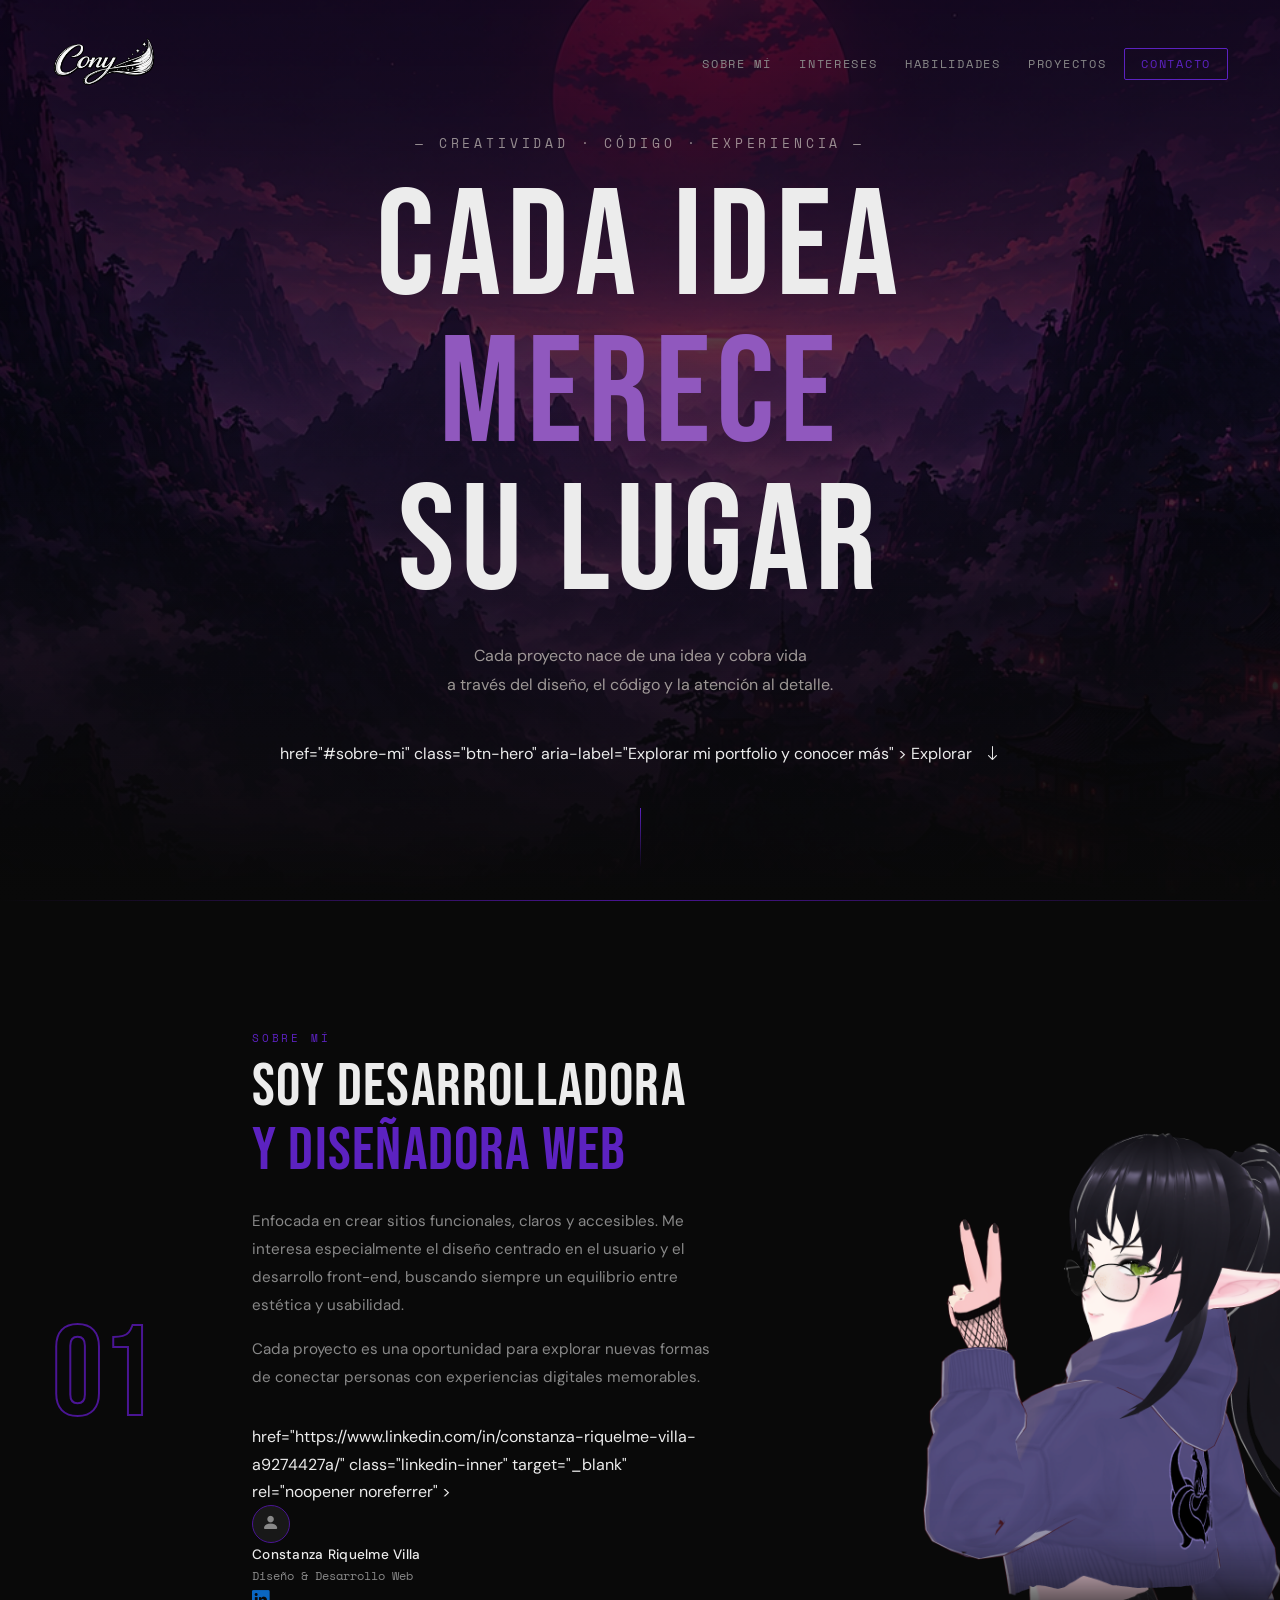
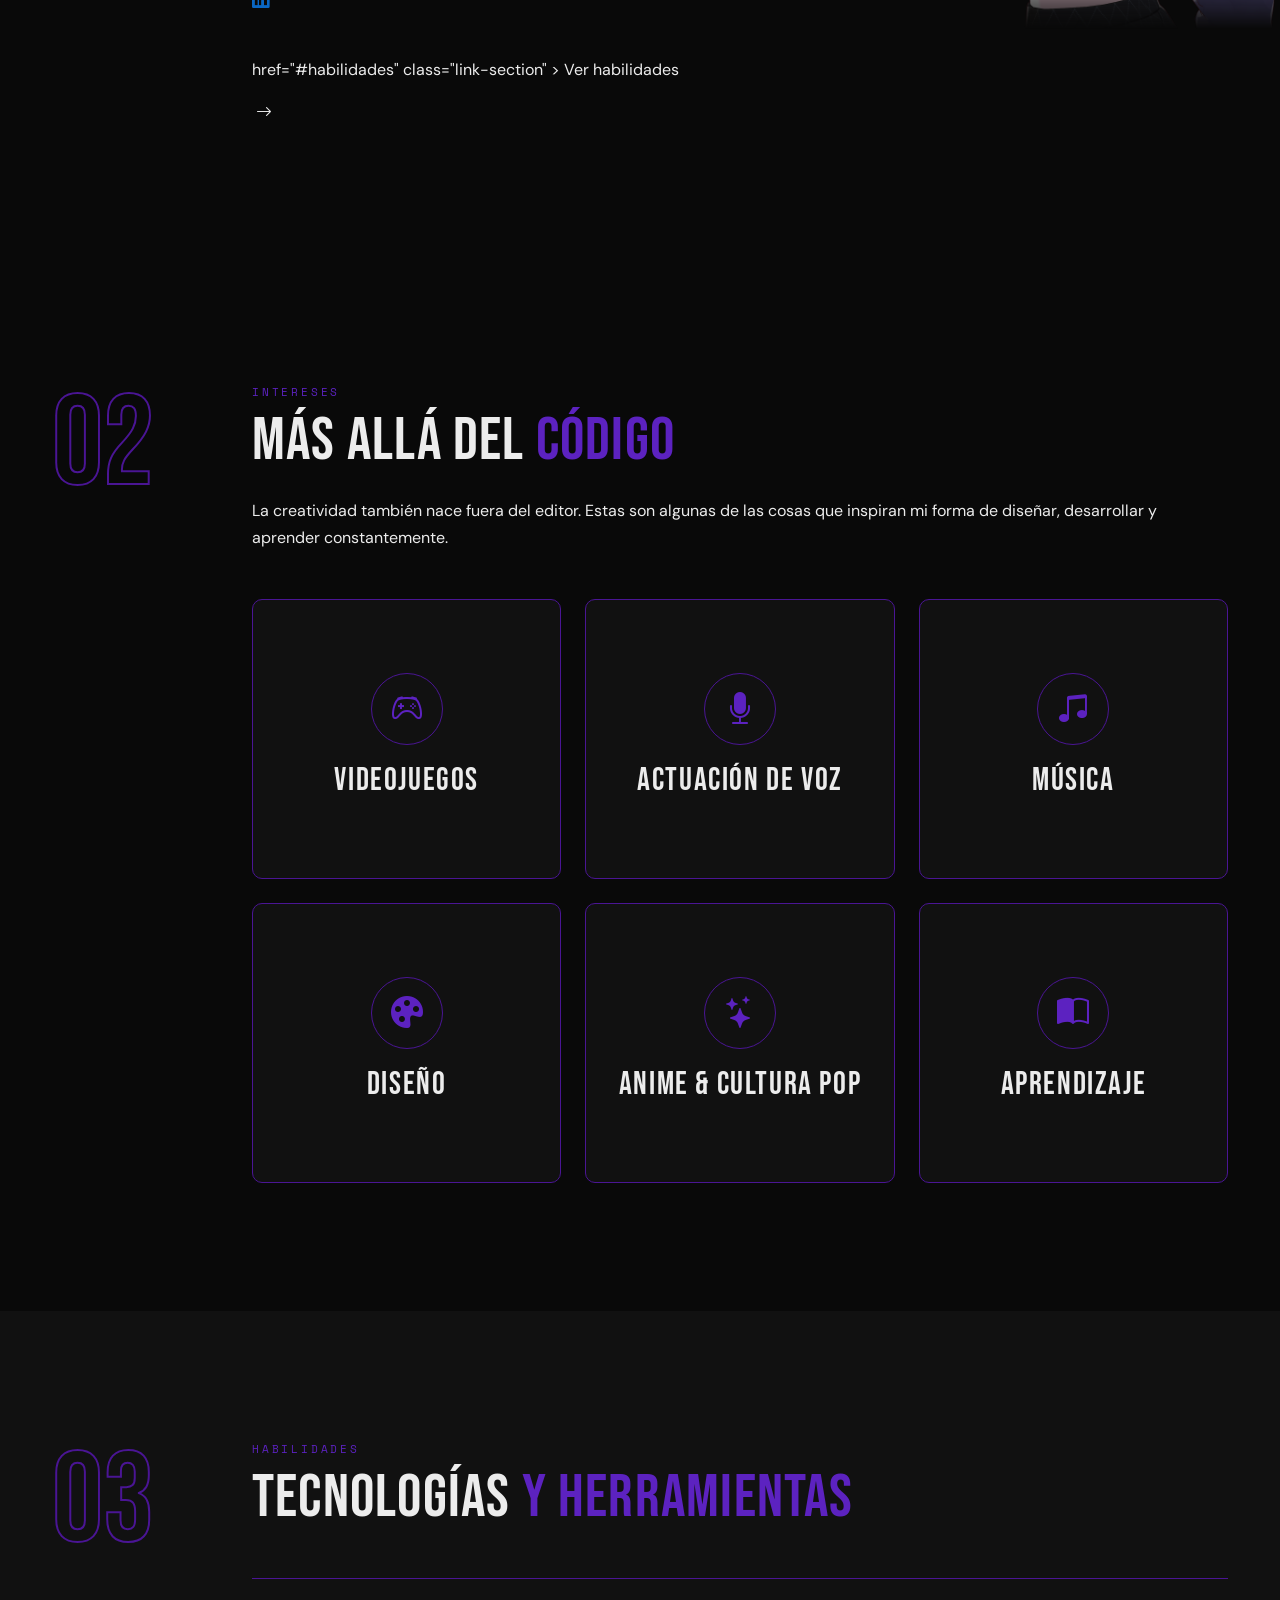
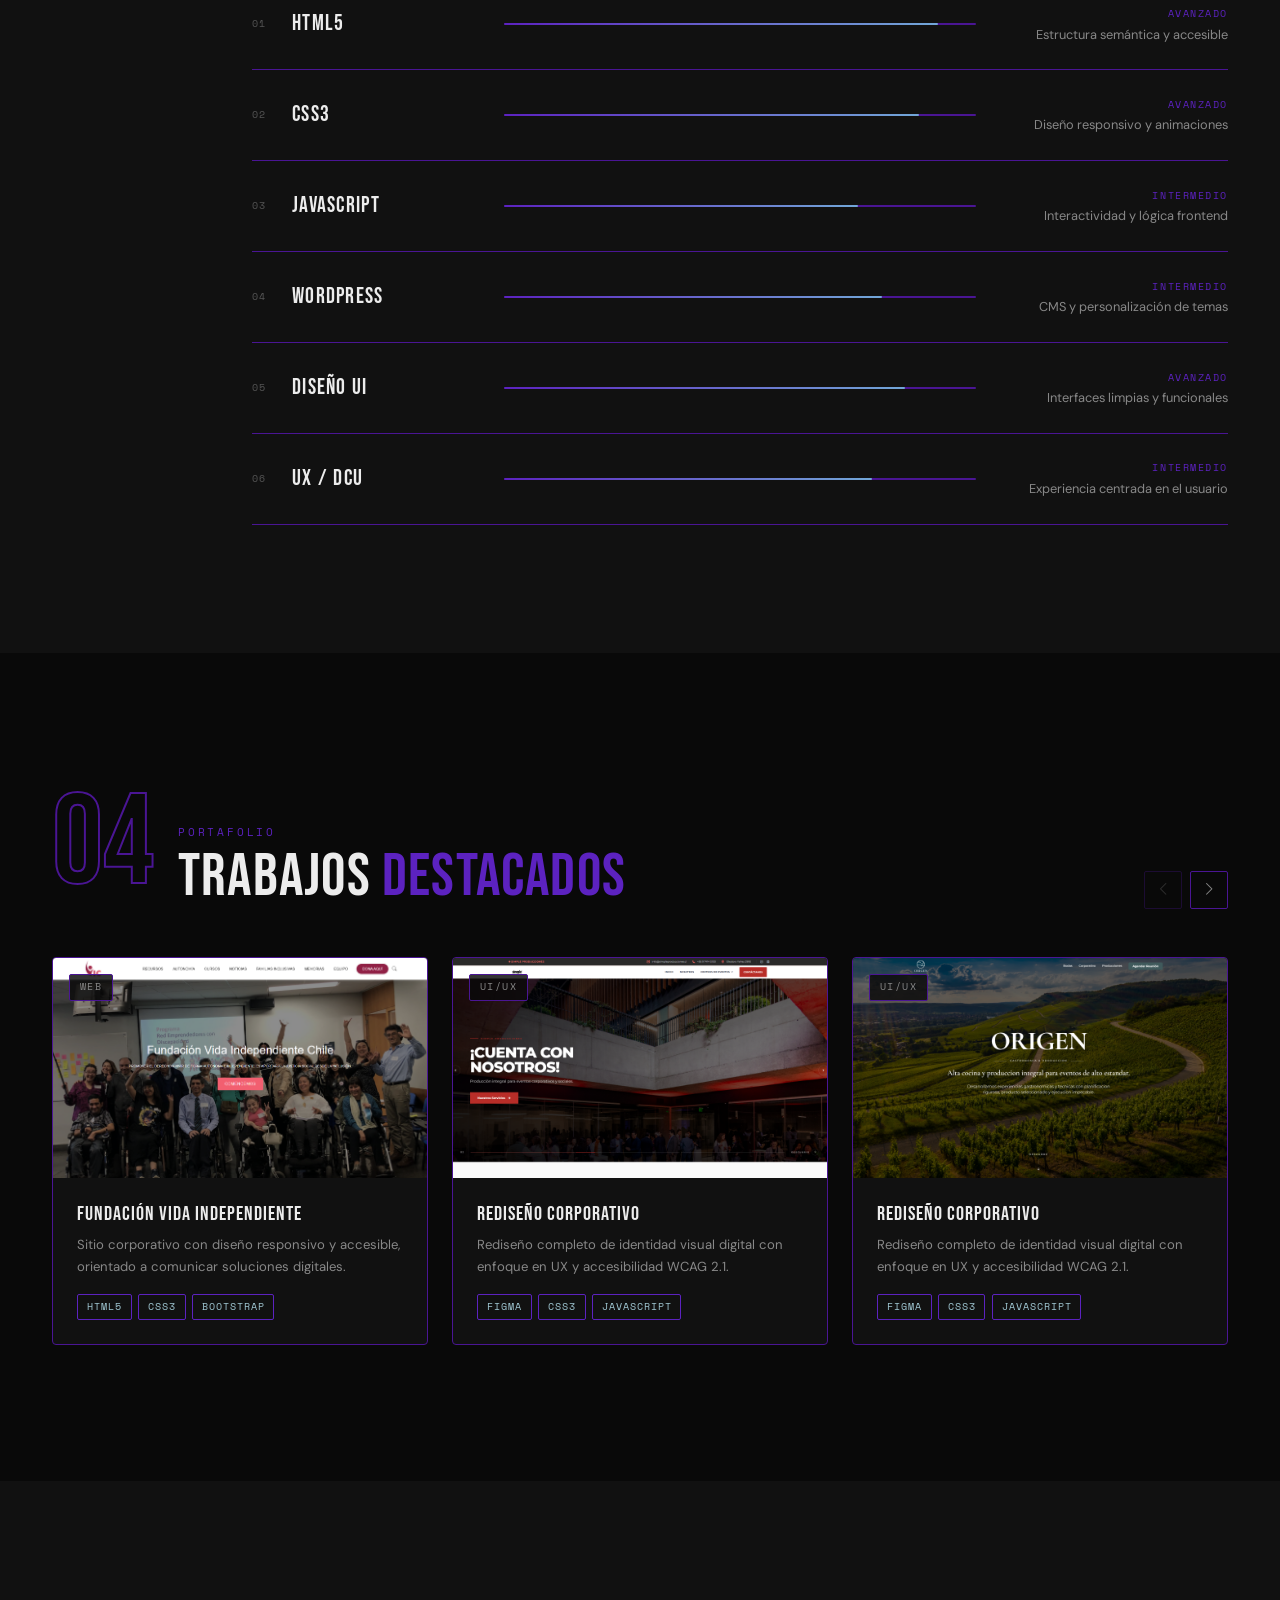
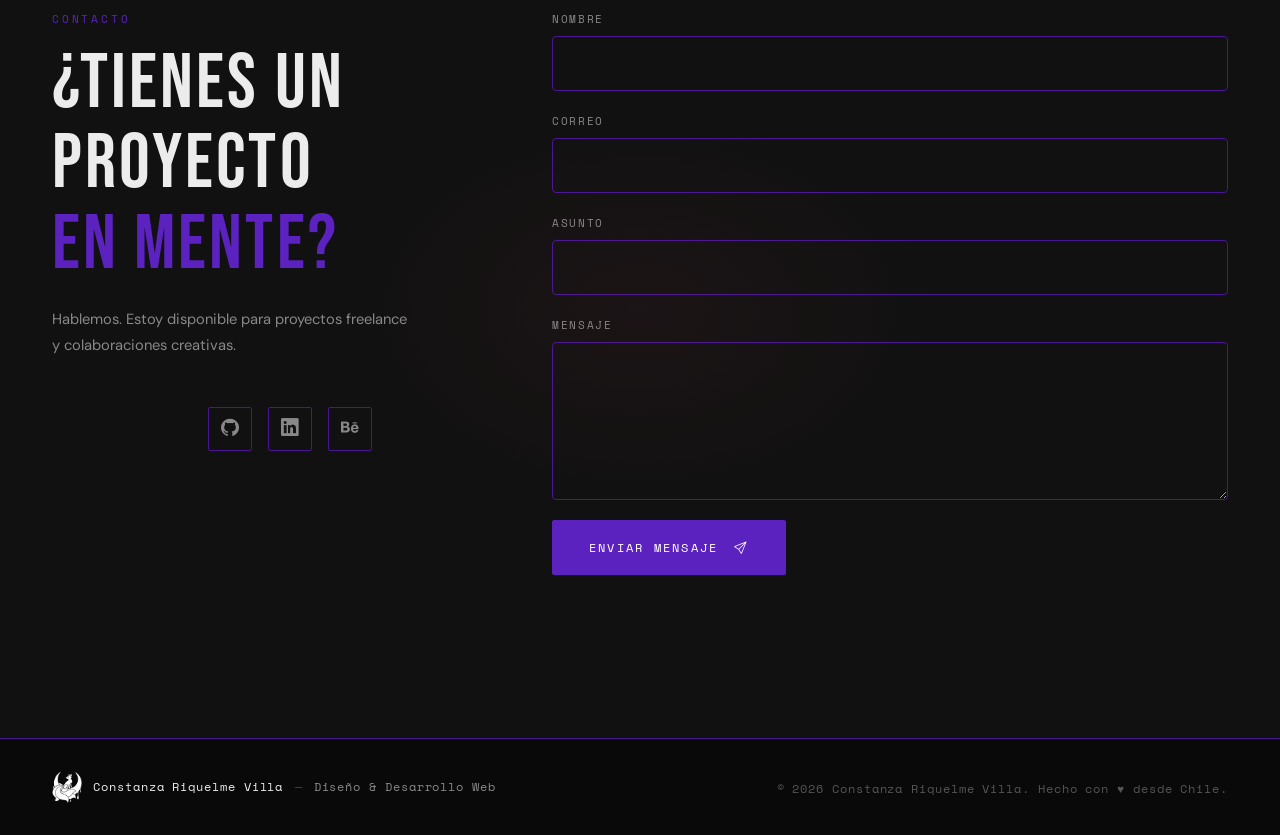
==== index.html @ ec7c97e9 "Add files via upload" ====
<!DOCTYPE html>
<html lang="es">
<head>
  <meta charset="UTF-8" />
  <meta name="viewport" content="width=device-width, initial-scale=1.0" />
  <meta name="description" content="Constanza Riquelme Villa — Diseñadora y Desarrolladora Web. Portfolio profesional de diseño UX/UI y desarrollo frontend." />
  <meta name="author" content="Constanza Riquelme Villa" />
  <meta name="theme-color" content="#0a0a0a" />

  <!-- Open Graph / SEO -->
  <meta property="og:type" content="website" />
  <meta property="og:title" content="Constanza Riquelme Villa" />
  <meta property="og:description" content="Creo sitios web funcionales, claros y centrados en la experiencia del usuario." />
  <meta property="og:locale" content="es_CL" />

  <title>Constanza Riquelme Villa</title>

  <link rel="icon" href="assets/img/zorro_blackedge.png" type="image/png">

  <!-- Bootstrap 5 CSS -->
  <link
    rel="stylesheet"
    href="https://cdn.jsdelivr.net/npm/bootstrap@5.3.3/dist/css/bootstrap.min.css"
    integrity="sha384-QWTKZyjpPEjISv5WaRU9OFeRpok6YctnYmDr5pNlyT2bRjXh0JMhjY6hW+ALEwIH"
    crossorigin="anonymous"
  />

  <!-- Google Fonts -->
  <link rel="preconnect" href="https://fonts.googleapis.com" />
  <link rel="preconnect" href="https://fonts.gstatic.com" crossorigin />
  <link
    href="https://fonts.googleapis.com/css2?family=Bebas+Neue&family=DM+Sans:ital,wght@0,300;0,400;0,500;1,300&family=Space+Mono:wght@400;700&display=swap"
    rel="stylesheet"
  />

  <!-- Bootstrap Icons -->
  <link
    rel="stylesheet"
    href="https://cdn.jsdelivr.net/npm/bootstrap-icons@1.11.3/font/bootstrap-icons.min.css"
  />

  <link rel="stylesheet" href="assets/css/styles.css" />
</head>
<body>

  <!-- ===================== SKIP LINK (ACCESIBILIDAD W3C) ===================== -->
  <a href="#main-content" class="skip-link">Saltar al contenido principal</a>

  <!-- ===================== NAVBAR ===================== -->
  <header role="banner">
    <nav
      class="navbar navbar-expand-lg fixed-top"
      aria-label="Navegación principal"
    >
      <div class="container">
        <!-- Logo / Brand -->
        <a class="navbar-brand" href="#inicio" aria-label="Cony — Inicio">
          <img
            src="assets/img/logo_cony_blackedge.png"
            alt="Cony"
            class="navbar-logo"
          >
        </a>

        <!-- Mobile toggle -->
        <button
          class="navbar-toggler"
          type="button"
          data-bs-toggle="collapse"
          data-bs-target="#navMenu"
          aria-controls="navMenu"
          aria-expanded="false"
          aria-label="Abrir menú de navegación"
        >
          <span class="toggler-bar"></span>
          <span class="toggler-bar"></span>
          <span class="toggler-bar"></span>
        </button>

        <!-- Nav links -->
        <div class="collapse navbar-collapse" id="navMenu">
          <ul class="navbar-nav ms-auto gap-lg-2" role="list">
            <li class="nav-item" role="listitem">
              <a class="nav-link" href="#sobre-mi">Sobre mí</a>
            </li>
            <li class="nav-item" role="listitem">
              <a class="nav-link" href="#intereses">Intereses</a>
            </li>
            <li class="nav-item" role="listitem">
              <a class="nav-link" href="#habilidades">Habilidades</a>
            </li>
            <li class="nav-item" role="listitem">
              <a class="nav-link" href="#proyectos">Proyectos</a>
            </li>
            <li class="nav-item" role="listitem">
              <a class="nav-link nav-cta" href="#contacto">Contacto</a>
            </li>
          </ul>
        </div>
      </div>
    </nav>
  </header>

  <!-- ===================== MAIN ===================== -->
  <main id="main-content" role="main">

    <!-- ===== HERO / PARALLAX ===== -->
    <section
      id="inicio"
      class="hero-section"
      aria-label="Presentación principal"
    >
      <!-- Parallax background layer -->
      <div class="parallax-bg" aria-hidden="true" id="parallaxBg"></div>

      <!-- Overlay gradient -->
      <div class="hero-overlay" aria-hidden="true"></div>

      <!-- Content -->
      <div class="hero-content container text-center">
        <p class="hero-eyebrow">
          <span aria-hidden="true">— </span>CREATIVIDAD · CÓDIGO · EXPERIENCIA<span aria-hidden="true"> —</span>
        </p>

        <h1 class="hero-title" aria-label="Diseño y Desarrollo Web">
          <span class="hero-title-line" aria-hidden="true">CADA IDEA</span>
          <span class="hero-title-line accent" aria-hidden="true">MERECE</span>
          <span class="hero-title-line" aria-hidden="true">SU LUGAR</span>
        </h1>

        <p class="hero-subtitle">
          Cada proyecto nace de una idea y cobra vida <br>
a través del diseño, el código y la atención al detalle.
        </p>

        
          href="#sobre-mi"
          class="btn-hero"
          aria-label="Explorar mi portfolio y conocer más"
        >
          Explorar
          <i class="bi bi-arrow-down ms-2" aria-hidden="true"></i>
        </a>
      </div>

      <!-- Scroll indicator -->
      <div class="scroll-indicator" aria-hidden="true">
        <span class="scroll-line"></span>
      </div>
    </section>

    <!-- ===== SECCIÓN 01: SOBRE MÍ ===== -->
<section
  id="sobre-mi"
  class="section-sobre py-section"
  aria-labelledby="h2-sobre"
>
  <div class="container">
    <div class="row align-items-center gy-5">

      <!-- Número -->
      <div class="col-12 col-lg-2 d-flex align-items-start">
        <div class="section-num" aria-hidden="true">01</div>
      </div>

      <!-- Contenido -->
      <div class="col-12 col-lg-5">

        <p class="section-label mb-2" aria-hidden="true">
          SOBRE MÍ
        </p>

        <h2 id="h2-sobre" class="section-title mb-4">
          Soy Desarrolladora<br>
          <span class="accent-text">y Diseñadora Web</span>
        </h2>

        <div class="sobre-body">
          <p>
            Enfocada en crear sitios funcionales, claros y accesibles.
            Me interesa especialmente el diseño centrado en el usuario
            y el desarrollo front-end, buscando siempre un equilibrio
            entre estética y usabilidad.
          </p>

          <p>
            Cada proyecto es una oportunidad para explorar nuevas
            formas de conectar personas con experiencias digitales
            memorables.
          </p>
        </div>

        <div class="sobre-links">

          <div
            class="linkedin-card"
            role="complementary"
            aria-label="Perfil profesional"
          >
            
              href="https://www.linkedin.com/in/constanza-riquelme-villa-a9274427a/"
              class="linkedin-inner"
              target="_blank"
              rel="noopener noreferrer"
            >
              <div class="linkedin-avatar">
                <i class="bi bi-person-fill"></i>
              </div>

              <div class="linkedin-info">
                <strong>Constanza Riquelme Villa</strong>
                <span>Diseño &amp; Desarrollo Web</span>
              </div>

              <i class="bi bi-linkedin linkedin-icon"></i>
            </a>
          </div>

          
            href="#habilidades"
            class="link-section"
          >
            Ver habilidades
            <i class="bi bi-arrow-right ms-1"></i>
          </a>

        </div>

      </div>

      <!-- Imagen -->
      <div class="col-12 col-lg-5">

        <div class="about-image">

          <img
            src="assets/img/avatar.png"
            alt="Constanza Riquelme Villa"
          >

        </div>

      </div>

    </div>
  </div>
</section>

    
<!-- ===== SECCIÓN 02: INTERESES ===== -->
<section
  id="intereses"
  class="section-interests py-section"
  aria-labelledby="h2-intereses"
>
  <div class="container">
    <div class="row gy-5">

      <!-- Número -->
      <div class="col-12 col-lg-2 d-flex align-items-start">
        <div class="section-num" aria-hidden="true">02</div>
      </div>

      <!-- Contenido -->
      <div class="col-12 col-lg-10">

        <p class="section-label mb-2" aria-hidden="true">
          INTERESES
        </p>

        <h2 id="h2-intereses" class="section-title mb-4">
          Más allá del <span class="accent-text">código</span>
        </h2>

        <p class="section-intro mb-5">
          La creatividad también nace fuera del editor. Estas son algunas de las cosas que
          inspiran mi forma de diseñar, desarrollar y aprender constantemente.
        </p>

        <div class="row g-4">

          <!-- Videojuegos -->
          <div class="col-md-6 col-xl-4">
            <div class="interest-card">
              <div class="interest-card-inner">

                <div class="interest-front">
                  <div class="interest-icon">
                    <i class="bi bi-controller"></i>
                  </div>

                  <h3>Videojuegos</h3>
                </div>

                <div class="interest-back">
                  <h4>Videojuegos</h4>

                  <p>
                    Me apasionan las experiencias inmersivas, el diseño de interfaces,
                    la narrativa y la dirección artística que hacen memorable cada juego.
                  </p>
                </div>

              </div>
            </div>
          </div>

          <!-- Actuación de voz -->
          <div class="col-md-6 col-xl-4">
            <div class="interest-card">
              <div class="interest-card-inner">

                <div class="interest-front">
                  <div class="interest-icon">
                    <i class="bi bi-mic-fill"></i>
                  </div>

                  <h3>Actuación de voz</h3>
                </div>

                <div class="interest-back">
                  <h4>Actuación de voz</h4>

                  <p>
                    Disfruto interpretar personajes, transmitir emociones
                    y explorar distintas formas de expresión mediante la voz.
                  </p>
                </div>

              </div>
            </div>
          </div>

          <!-- Música -->
          <div class="col-md-6 col-xl-4">
            <div class="interest-card">
              <div class="interest-card-inner">

                <div class="interest-front">
                  <div class="interest-icon">
                    <i class="bi bi-music-note-beamed"></i>
                  </div>

                  <h3>Música</h3>
                </div>

                <div class="interest-back">
                  <h4>Música</h4>

                  <p>
                    Siempre está presente mientras diseño o desarrollo.
                    Es una parte importante de mi proceso creativo.
                  </p>
                </div>

              </div>
            </div>
          </div>

          <!-- Diseño -->
          <div class="col-md-6 col-xl-4">
            <div class="interest-card">
              <div class="interest-card-inner">

                <div class="interest-front">
                  <div class="interest-icon">
                    <i class="bi bi-palette-fill"></i>
                  </div>

                  <h3>Diseño</h3>
                </div>

                <div class="interest-back">
                  <h4>Diseño</h4>

                  <p>
                    Me gusta experimentar con composición, tipografía,
                    color e interfaces limpias centradas en el usuario.
                  </p>
                </div>

              </div>
            </div>
          </div>

          <!-- Anime -->
          <div class="col-md-6 col-xl-4">
            <div class="interest-card">
              <div class="interest-card-inner">

                <div class="interest-front">
                  <div class="interest-icon">
                    <i class="bi bi-stars"></i>
                  </div>

                  <h3>Anime &amp; Cultura Pop</h3>
                </div>

                <div class="interest-back">
                  <h4>Anime &amp; Cultura Pop</h4>

                  <p>
                    Encuentro inspiración en la estética,
                    el arte conceptual y las historias
                    que construyen mundos memorables.
                  </p>
                </div>

              </div>
            </div>
          </div>

          <!-- Aprendizaje -->
          <div class="col-md-6 col-xl-4">
            <div class="interest-card">
              <div class="interest-card-inner">

                <div class="interest-front">
                  <div class="interest-icon">
                    <i class="bi bi-book-half"></i>
                  </div>

                  <h3>Aprendizaje</h3>
                </div>

                <div class="interest-back">
                  <h4>Aprendizaje</h4>

                  <p>
                    Siempre estoy explorando nuevas tecnologías,
                    herramientas y formas de seguir creciendo
                    profesionalmente.
                  </p>
                </div>

              </div>
            </div>
          </div>

        </div>

      </div>

    </div>
  </div>
</section>

<!-- ===== SECCIÓN 03: HABILIDADES ===== -->

    <section
      id="habilidades"
      class="section-skills py-section"
      aria-labelledby="h2-habilidades"
    >
      <div class="container">
        <div class="row gy-5">
          <!-- Número + Label -->
          <div class="col-12 col-lg-2 d-flex align-items-start">
            <div class="section-num" aria-hidden="true">03</div>
          </div>

          <div class="col-12 col-lg-10">
            <p class="section-label mb-2" aria-hidden="true">HABILIDADES</p>
            <h2 id="h2-habilidades" class="section-title mb-5">
              Tecnologías <span class="accent-text">y Herramientas</span>
            </h2>

            <!-- Skills list -->
            <div
              class="skills-list"
              role="list"
              aria-label="Lista de habilidades técnicas con nivel de dominio"
            >

              <!-- Skill item -->
              <article class="skill-row" role="listitem">
                <div class="skill-meta">
                  <span class="skill-num" aria-hidden="true">01</span>
                  <h3 class="skill-name">HTML5</h3>
                </div>
                <div class="skill-bar-wrap" aria-hidden="true">
                  <div class="skill-bar" data-width="92"></div>
                </div>
                <div class="skill-right">
                  <span class="skill-level">Avanzado</span>
                  <p class="skill-desc">Estructura semántica y accesible</p>
                </div>
              </article>

              <article class="skill-row" role="listitem">
                <div class="skill-meta">
                  <span class="skill-num" aria-hidden="true">02</span>
                  <h3 class="skill-name">CSS3</h3>
                </div>
                <div class="skill-bar-wrap" aria-hidden="true">
                  <div class="skill-bar" data-width="88"></div>
                </div>
                <div class="skill-right">
                  <span class="skill-level">Avanzado</span>
                  <p class="skill-desc">Diseño responsivo y animaciones</p>
                </div>
              </article>

              <article class="skill-row" role="listitem">
                <div class="skill-meta">
                  <span class="skill-num" aria-hidden="true">03</span>
                  <h3 class="skill-name">JavaScript</h3>
                </div>
                <div class="skill-bar-wrap" aria-hidden="true">
                  <div class="skill-bar" data-width="75"></div>
                </div>
                <div class="skill-right">
                  <span class="skill-level">Intermedio</span>
                  <p class="skill-desc">Interactividad y lógica frontend</p>
                </div>
              </article>

              <article class="skill-row" role="listitem">
                <div class="skill-meta">
                  <span class="skill-num" aria-hidden="true">04</span>
                  <h3 class="skill-name">WordPress</h3>
                </div>
                <div class="skill-bar-wrap" aria-hidden="true">
                  <div class="skill-bar" data-width="80"></div>
                </div>
                <div class="skill-right">
                  <span class="skill-level">Intermedio</span>
                  <p class="skill-desc">CMS y personalización de temas</p>
                </div>
              </article>

              <article class="skill-row" role="listitem">
                <div class="skill-meta">
                  <span class="skill-num" aria-hidden="true">05</span>
                  <h3 class="skill-name">Diseño UI</h3>
                </div>
                <div class="skill-bar-wrap" aria-hidden="true">
                  <div class="skill-bar" data-width="85"></div>
                </div>
                <div class="skill-right">
                  <span class="skill-level">Avanzado</span>
                  <p class="skill-desc">Interfaces limpias y funcionales</p>
                </div>
              </article>

              <article class="skill-row" role="listitem">
                <div class="skill-meta">
                  <span class="skill-num" aria-hidden="true">06</span>
                  <h3 class="skill-name">UX / DCU</h3>
                </div>
                <div class="skill-bar-wrap" aria-hidden="true">
                  <div class="skill-bar" data-width="78"></div>
                </div>
                <div class="skill-right">
                  <span class="skill-level">Intermedio</span>
                  <p class="skill-desc">Experiencia centrada en el usuario</p>
                </div>
              </article>

            </div>
            <!-- /skills-list -->
          </div>
        </div>
      </div>
    </section>

    <!-- ===== SECCIÓN 04: PROYECTOS ===== -->
    <section
      id="proyectos"
      class="section-projects py-section"
      aria-labelledby="h2-proyectos"
    >
      <div class="container">
        <!-- Header row -->
        <div class="row align-items-end mb-5">
          <div class="col-auto">
            <div class="section-num" aria-hidden="true">04</div>
          </div>
          <div class="col">
            <p class="section-label mb-1" aria-hidden="true">PORTAFOLIO</p>
            <h2 id="h2-proyectos" class="section-title mb-0">
              Trabajos <span class="accent-text">Destacados</span>
            </h2>
          </div>
          <!-- Nav arrows -->
          <div class="col-auto d-flex gap-2" role="group" aria-label="Navegación de proyectos">
            <button
              class="proj-arrow"
              id="projPrev"
              aria-label="Proyecto anterior"
              type="button"
            >
              <i class="bi bi-chevron-left" aria-hidden="true"></i>
            </button>
            <button
              class="proj-arrow"
              id="projNext"
              aria-label="Proyecto siguiente"
              type="button"
            >
              <i class="bi bi-chevron-right" aria-hidden="true"></i>
            </button>
          </div>
        </div>

        <!-- Projects grid -->
        <div
          class="projects-grid"
          id="projectsGrid"
          role="list"
          aria-label="Proyectos de diseño y desarrollo web"
        >

          <a href="https://vidaindependiente.cl" target="_blank">
            <article class="project-card" role="listitem" tabindex="0">
            <div class="project-img">
            <img
                src="assets/img/vidaindependiente.cl.png"
                alt="Inicio Fundación Vida Independiente"
            >
              <span class="project-tag">Web</span>
            </div>
            <div class="project-info">
              <h3 class="project-title">Fundación Vida Independiente</h3>
              <p class="project-desc">Sitio corporativo con diseño responsivo y accesible, orientado a comunicar soluciones digitales.</p>
              <div class="project-techs" aria-label="Tecnologías usadas">
                <span>HTML5</span><span>CSS3</span><span>Bootstrap</span>
              </div>
            </div>
          </article>
          </a>

          <a href="https://simpleproducciones.cl" target="_blank">
            <article class="project-card" role="listitem" tabindex="0">
            <div class="project-img">
            <img
                src="assets/img/iniciosimpleproducciones.png"
                alt="Inicio Simple Producciones"
            >
              <span class="project-tag">UI/UX</span>
            </div>
            <div class="project-info">
              <h3 class="project-title">Rediseño Corporativo</h3>
              <p class="project-desc">Rediseño completo de identidad visual digital con enfoque en UX y accesibilidad WCAG 2.1.</p>
              <div class="project-techs" aria-label="Tecnologías usadas">
                <span>Figma</span><span>CSS3</span><span>JavaScript</span>
              </div>
            </div>
          </article>
          </a>

          <a href="https://gastronomiaorigen.cl" target="_blank">
            <article class="project-card" role="listitem" tabindex="0">
            <div class="project-img">
            <img
                src="assets/img/iniciogastronomiaorigen.png"
                alt="Inicio Origen"
            >
              <span class="project-tag">UI/UX</span>
            </div>
            <div class="project-info">
              <h3 class="project-title">Rediseño Corporativo</h3>
              <p class="project-desc">Rediseño completo de identidad visual digital con enfoque en UX y accesibilidad WCAG 2.1.</p>
              <div class="project-techs" aria-label="Tecnologías usadas">
                <span>Figma</span><span>CSS3</span><span>JavaScript</span>
              </div>
            </div>
          </article>
          </a>

          <a href="https://lafabricarental.cl" target="_blank">
            <article class="project-card" role="listitem" tabindex="0">
            <div class="project-img">
            <img
                src="assets/img/iniciofabricarental.png"
                alt="Inicio La Fabrica Rental"
            >
              <span class="project-tag">UI/UX</span>
            </div>
            <div class="project-info">
              <h3 class="project-title">Rediseño Corporativo</h3>
              <p class="project-desc">Rediseño completo de identidad visual digital con enfoque en UX y accesibilidad WCAG 2.1.</p>
              <div class="project-techs" aria-label="Tecnologías usadas">
                <span>Figma</span><span>CSS3</span><span>JavaScript</span>
              </div>
            </div>
          </article>
          </a>

          <a href="https://barrancon.cl" target="_blank">
            <article class="project-card" role="listitem" tabindex="0">
            <div class="project-img">
            <img
                src="assets/img/iniciobarrancon.png"
                alt="Inicio Barrancon"
            >
              <span class="project-tag">UI/UX</span>
            </div>
            <div class="project-info">
              <h3 class="project-title">Rediseño Corporativo</h3>
              <p class="project-desc">Rediseño completo de identidad visual digital con enfoque en UX y accesibilidad WCAG 2.1.</p>
              <div class="project-techs" aria-label="Tecnologías usadas">
                <span>Figma</span><span>CSS3</span><span>JavaScript</span>
              </div>
            </div>
          </article>
          </a>

          <a href="https://www.behance.net/constanriquelm3" target="_blank">
    <article class="project-card" role="listitem" tabindex="0">
        <div class="project-img">
            <img
                src="assets/img/perfilbehance.png"
                alt="Portfolio Creative"
            >
            <span class="project-tag">
                CMS
            </span>
        </div>

        <div class="project-info">
            <h3 class="project-title">
                Portfolio Creative
            </h3>
            <p class="project-desc">
                Portfolio para artista visual con gestión de contenido vía WordPress y tema personalizado.
            </p>
            <div class="project-techs" aria-label="Tecnologías usadas">
                <span>WordPress</span>
                <span>PHP</span>
                <span>SCSS</span>
            </div>
        </div>
    </article>
</a>

        </div>
        <!-- /projects-grid -->
      </div>
    </section>

    <!-- ===== SECCIÓN CONTACTO ===== -->
<section
  id="contacto"
  class="section-contact py-section"
  aria-labelledby="h2-contacto"
>
  <div class="container">
    <div class="row gy-5">

      <!-- Texto -->
      <div class="col-12 col-lg-5">
        <p class="section-label mb-3" aria-hidden="true">CONTACTO</p>
        <h2 id="h2-contacto" class="contact-title">
          ¿Tienes un proyecto<br />
          <span class="accent-text">en mente?</span>
        </h2>
        <p class="contact-sub">
          Hablemos. Estoy disponible para proyectos freelance<br />
          y colaboraciones creativas.
        </p>

        <!-- Social links -->
        <nav class="social-nav mt-5" aria-label="Redes sociales">
          <a href="https://github.com/crvilla-dev" target="_blank" rel="noopener noreferrer" aria-label="Perfil de GitHub (abre en nueva pestaña)" class="social-link">
            <i class="bi bi-github" aria-hidden="true"></i>
          </a>
          <a href="https://www.linkedin.com/in/constanza-riquelme-villa-a9274427a/" target="_blank" rel="noopener noreferrer" aria-label="Perfil de LinkedIn (abre en nueva pestaña)" class="social-link">
            <i class="bi bi-linkedin" aria-hidden="true"></i>
          </a>
          <a href="https://www.behance.net/constanriquelm3" target="_blank" rel="noopener noreferrer" aria-label="Portafolio en Behance (abre en nueva pestaña)" class="social-link">
            <i class="bi bi-behance" aria-hidden="true"></i>
          </a>
        </nav>
      </div>

      <!-- Formulario -->
      <div class="col-12 col-lg-7">
        <form
          id="contactForm"
          class="contact-form"
          action="https://formsubmit.co/consta.riquelmev@duocuc.cl"
          method="POST"
          novalidate
        >
          <!-- Evita que FormSubmit te redirija a su página -->
          <input type="hidden" name="_template" value="table">
          <input type="hidden" name="_captcha" value="false">

          <div class="form-row">
            <label for="formName">Nombre</label>
            <input
              type="text"
              id="formName"
              name="Nombre"
              required
              autocomplete="name"
            >
          </div>

          <div class="form-row">
            <label for="formEmail">Correo</label>
            <input
              type="email"
              id="formEmail"
              name="Correo"
              required
              autocomplete="email"
            >
          </div>

          <div class="form-row">
            <label for="formSubject">Asunto</label>
            <input
              type="text"
              id="formSubject"
              name="Asunto"
              required
            >
          </div>

          <div class="form-row">
            <label for="formMessage">Mensaje</label>
            <textarea
              id="formMessage"
              name="Mensaje"
              rows="5"
              required
            ></textarea>
          </div>

          <button type="submit" class="btn-contact">
            <span class="btn-text">Enviar mensaje</span>
            <i class="bi bi-send ms-2" aria-hidden="true"></i>
          </button>

          <p class="form-status" id="formStatus" role="status" aria-live="polite"></p>
        </form>
      </div>

    </div>
  </div>
</section>

  </main>

  <!-- ===================== FOOTER ===================== -->
  <footer class="site-footer" role="contentinfo">
  <div class="container d-flex flex-column flex-md-row justify-content-between align-items-center gap-3">

    <p class="mb-0 footer-brand">

      <img
        src="assets/img/zorro_blackedge.png"
        alt="Logo personal"
        class="footer-logo"
      >

      <span class="footer-name">
        Constanza Riquelme Villa
      </span>

      <span class="footer-separator">—</span>

      <span class="footer-role">
        Diseño &amp; Desarrollo Web
      </span>

    </p>

    <p class="mb-0 footer-copy">
      <small>
        &copy; <span id="currentYear"></span>
        Constanza Riquelme Villa.
        Hecho con <span aria-label="amor">♥</span> desde Chile.
      </small>
    </p>

  </div>
</footer>

  <!-- Bootstrap 5 JS -->
  <script
    src="https://cdn.jsdelivr.net/npm/bootstrap@5.3.3/dist/js/bootstrap.bundle.min.js"
    integrity="sha384-YvpcrYf0tY3lHB60NNkmXc4s9bIOgUxi8T/jzmCQQe+5YRbQjpsFpuEE9P7zQTVm"
    crossorigin="anonymous"
  ></script>

  <script src="assets/js/main.js"></script>

  <audio id="cardFlipSound" preload="auto">
    <source src="assets/audio/simple-whoosh.mp3" type="audio/mpeg">
  </audio>

  <a href="#inicio" class="back-to-top" aria-label="Volver al inicio">
    <i class="bi bi-arrow-up"></i>
</a>
</body>
</html>
---- assets/css/styles.css ----
/* ============================================================
   CONSTANZA RIQUELME VILLA — PORTFOLIO DISEÑO & DESARROLLO WEB
   styles.css
   Paleta: charcoal/negro profundo + rosa/magenta accent
   Fuentes: Bebas Neue (display) + DM Sans (body) + Space Mono (code/números)
   Cumple WCAG 2.1 AA — contraste mínimo 4.5:1 en texto normal
   ============================================================ */

/* ===================== CSS CUSTOM PROPERTIES ===================== */
:root {
  /* Colors */
  --color-bg:         #090909;
  --color-surface:    #111111;
  --color-surface-2:  #181818;
  --color-border:     #4a1594;

  --color-text:       #ececec;
  --color-text-muted: #888888;
  --color-text-dim:   #555555;

  --color-accent:     #5c22c0;      /* magenta/rosa hero */
  --color-accent-2:   #72a7d8;      /* hover accent */
  --color-gold:       #9058be;      /* texto "y Desarrollo" en hero */

  --color-white:      #ffffff;
  --color-black:      #000000;

  /* Typography */
  --font-display:  'Bebas Neue', 'Arial Black', sans-serif;
  --font-body:     'DM Sans', 'Segoe UI', sans-serif;
  --font-mono:     'Space Mono', 'Courier New', monospace;

  /* Spacing */
  --section-py:   clamp(5rem, 10vw, 9rem);
  --container-max: 1200px;

  /* Motion */
  --ease-out:     cubic-bezier(0.16, 1, 0.3, 1);
  --ease-in-out:  cubic-bezier(0.65, 0, 0.35, 1);

  /* Z-index layers */
  --z-nav:        1000;
  --z-hero-moon:  2;
  --z-hero-over:  3;
  --z-hero-cont:  4;
}

/* ===================== RESET & BASE ===================== */
*,
*::before,
*::after {
  box-sizing: border-box;
  margin: 0;
  padding: 0;
}

html {
  scroll-behavior: smooth;
  font-size: 16px;
  -webkit-text-size-adjust: 100%;
}

body {
  background-color: var(--color-bg);
  color: var(--color-text);
  font-family: var(--font-body);
  font-weight: 400;
  line-height: 1.7;
  overflow-x: hidden;
  -webkit-font-smoothing: antialiased;
  -moz-osx-font-smoothing: grayscale;
}

img {
  max-width: 100%;
  height: auto;
  display: block;
}

a {
  color: inherit;
  text-decoration: none;
  transition: color 0.2s ease;
}

button {
  cursor: pointer;
  font-family: var(--font-body);
  border: none;
  background: none;
}

ul, ol {
  list-style: none;
}

/* ===================== ACCESSIBILITY ===================== */

/* Skip link — visible on focus only */
.skip-link {
  position: absolute;
  top: -100%;
  left: 1rem;
  z-index: 9999;
  padding: 0.75rem 1.25rem;
  background: var(--color-accent);
  color: var(--color-white);
  font-family: var(--font-body);
  font-weight: 700;
  font-size: 0.875rem;
  letter-spacing: 0.05em;
  text-transform: uppercase;
  border-radius: 0 0 6px 6px;
  transition: top 0.2s ease;
}
.skip-link:focus {
  top: 0;
  outline: 3px solid var(--color-white);
  outline-offset: 2px;
}

/* Global focus ring — WCAG 2.4.7 */
:focus-visible {
  outline: 2px solid var(--color-accent);
  outline-offset: 3px;
  border-radius: 2px;
}

/* Utility: visually hidden but accessible */
.sr-only {
  position: absolute;
  width: 1px;
  height: 1px;
  padding: 0;
  margin: -1px;
  overflow: hidden;
  clip: rect(0,0,0,0);
  white-space: nowrap;
  border: 0;
}

/* Reduce motion preference */
@media (prefers-reduced-motion: reduce) {
  *, *::before, *::after {
    animation-duration: 0.01ms !important;
    animation-iteration-count: 1 !important;
    transition-duration: 0.01ms !important;
  }
  html { scroll-behavior: auto; }
}

/* ===================== SECTION UTILITY ===================== */
.py-section {
  padding-top: var(--section-py);
  padding-bottom: var(--section-py);
}

.section-label {
  font-family: var(--font-mono);
  font-size: 0.7rem;
  letter-spacing: 0.25em;
  color: var(--color-accent);
  text-transform: uppercase;
}

.section-num {
  font-family: var(--font-display);
  font-size: clamp(5rem, 10vw, 8rem);
  line-height: 1;
  color: transparent;
  -webkit-text-stroke: 2px var(--color-border);
  user-select: none;
  white-space: nowrap;
}

.section-title {
  font-family: var(--font-display);
  font-size: clamp(2.2rem, 5vw, 3.8rem);
  line-height: 1.05;
  letter-spacing: 0.02em;
  text-transform: uppercase;
  color: var(--color-text);
}

.accent-text {
  color: var(--color-accent);
}

.sobre-links{
    display:flex;
    flex-direction:column;
    align-items:flex-start;
    gap:1rem;
}

.linkedin-card{
    width:fit-content;
    max-width:520px;
}

.link-section{
    display:inline-flex;
    align-items:center;
    gap:.4rem;
    margin:0;

    font-family:var(--font-mono);
    font-size:.75rem;
    letter-spacing:.12em;
    text-transform:uppercase;

    color:var(--color-text-muted);
    border-bottom:1px solid var(--color-border);
    padding-bottom:.15rem;

    transition:color .25s ease,border-color .25s ease;
}

/* ===================== NAVBAR ===================== */
.navbar {
  background: rgba(9, 9, 9, 0);
  backdrop-filter: blur(0px);
  padding: 1.5rem 0;
  transition: background 0.4s ease, backdrop-filter 0.4s ease, padding 0.3s ease;
}

.navbar.scrolled {
  background: rgba(9, 9, 9, 0.92);
  backdrop-filter: blur(12px);
  padding: 1rem 0;
  border-bottom: 1px solid var(--color-border);
}

.navbar-brand {
  display: flex;
  align-items: center;
  gap: 0.3rem;
  text-decoration: none;
}

.navbar-logo{
    height:70px;
    width:auto;
    display:block;
    transition:transform .3s ease;
}

.navbar-brand:hover .navbar-logo{
    transform:scale(1.05);
}

.brand-script {
  font-family: 'Bebas Neue', sans-serif;
  font-size: 1.6rem;
  letter-spacing: 0.1em;
  color: var(--color-text);
  line-height: 1;
}

.brand-icon {
  color: var(--color-accent);
  font-size: 0.75rem;
  margin-top: -0.5rem;
}

.nav-link {
  font-family: var(--font-mono);
  font-size: 0.72rem;
  letter-spacing: 0.15em;
  text-transform: uppercase;
  color: var(--color-text-muted) !important;
  padding: 0.4rem 0.6rem !important;
  transition: color 0.2s ease;
  position: relative;
}

.nav-link::after {
  content: '';
  position: absolute;
  bottom: 0;
  left: 0.6rem;
  right: 0.6rem;
  height: 1px;
  background: var(--color-accent);
  transform: scaleX(0);
  transform-origin: left;
  transition: transform 0.3s var(--ease-out);
}

.nav-link:hover::after,
.nav-link:focus-visible::after {
  transform: scaleX(1);
}

.nav-link:hover,
.nav-link:focus-visible {
  color: var(--color-text) !important;
}

.nav-link.nav-cta {
  color: var(--color-accent) !important;
  border: 1px solid var(--color-accent);
  border-radius: 2px;
  padding: 0.35rem 1rem !important;
}
.nav-link.nav-cta:hover,
.nav-link.nav-cta:focus-visible {
  background: var(--color-accent);
  color: var(--color-white) !important;
}
.nav-link.nav-cta::after { display: none; }

/* Mobile toggler */
.navbar-toggler {
  border: none;
  padding: 0.5rem;
  display: flex;
  flex-direction: column;
  gap: 5px;
  background: transparent;
}
.navbar-toggler:focus {
  box-shadow: 0 0 0 2px var(--color-accent);
}

.toggler-bar {
  display: block;
  width: 24px;
  height: 2px;
  background: var(--color-text);
  border-radius: 2px;
  transition: transform 0.3s ease, opacity 0.3s ease;
}

/* Mobile collapse */
@media (max-width: 991.98px) {
  .navbar-collapse {
    background: rgba(9, 9, 9, 0.96);
    border: 1px solid var(--color-border);
    border-radius: 4px;
    padding: 1.5rem;
    margin-top: 1rem;
  }
  .nav-link::after { display: none; }
  .nav-link {
    padding: 0.6rem 0 !important;
    font-size: 0.8rem;
  }
}

/* ===================== HERO ===================== */
.hero-section {
  position: relative;
  height: 100vh;
  min-height: 600px;
  max-height: 1100px;
  display: flex;
  align-items: center;
  justify-content: center;
  overflow: hidden;
}

/* Parallax background */
.parallax-bg {
  position: absolute;
  inset: -20%;
  background:
    url('../img/hero.png')
    center center / cover no-repeat;
  will-change: transform;
  z-index: 1;
  /* Subtle initial dark treatment */
  filter: brightness(0.45) saturate(1.4);
}

/* Dark overlay with purple tint matching the image */
.hero-overlay {
  position: absolute;
  inset: 0;
  z-index: var(--z-hero-over);
  background: linear-gradient(
    to bottom,
    rgba(20, 5, 30, 0.55) 0%,
    rgba(9, 9, 9, 0.3) 40%,
    rgba(9, 9, 9, 0.75) 80%,
    rgba(9, 9, 9, 1) 100%
  );
}

/* Hero content */
.hero-content {
  position: relative;
  z-index: var(--z-hero-cont);
  padding: 2rem 1rem;
}

.hero-eyebrow {
  font-family: var(--font-mono);
  font-size: clamp(0.62rem, 1.2vw, 0.8rem);
  letter-spacing: 0.3em;
  text-transform: uppercase;
  color: rgba(232, 226, 217, 0.6);
  margin-bottom: 1.5rem;
  animation: fadeUp 1s var(--ease-out) 0.2s both;
}

.hero-title {
  font-family: var(--font-display);
  font-size: clamp(3.8rem, 12vw, 9.5rem);
  line-height: 0.92;
  letter-spacing: 0.04em;
  text-transform: uppercase;
  margin-bottom: 1.8rem;
  display: flex;
  flex-direction: column;
  align-items: center;
  gap: 0.05em;
}

.hero-title-line {
  display: block;
  animation: fadeUp 1s var(--ease-out) both;
}
.hero-title-line:nth-child(1) { animation-delay: 0.35s; }
.hero-title-line:nth-child(2) { animation-delay: 0.5s; color: var(--color-gold); }
.hero-title-line:nth-child(3) { animation-delay: 0.65s; }

.hero-subtitle {
  font-size: clamp(0.85rem, 1.8vw, 1rem);
  color: rgba(232, 226, 217, 0.65);
  line-height: 1.8;
  margin-bottom: 2.5rem;
  animation: fadeUp 1s var(--ease-out) 0.8s both;
}

/* Hero CTA button */
.btn-hero {
  display: inline-flex;
  align-items: center;
  gap: 0.5rem;
  font-family: var(--font-mono);
  font-size: 0.72rem;
  letter-spacing: 0.2em;
  text-transform: uppercase;
  color: var(--color-text);
  border: 1px solid rgba(232, 226, 217, 0.35);
  padding: 0.85rem 2rem;
  border-radius: 2px;
  transition: background 0.3s ease, border-color 0.3s ease, color 0.3s ease, transform 0.2s ease;
  animation: fadeUp 1s var(--ease-out) 1s both;
}
.btn-hero:hover,
.btn-hero:focus-visible {
  background: var(--color-accent);
  border-color: var(--color-accent);
  color: var(--color-white);
  transform: translateY(-2px);
}

/* Scroll indicator */
.scroll-indicator {
  position: absolute;
  bottom: 2rem;
  left: 50%;
  transform: translateX(-50%);
  z-index: var(--z-hero-cont);
  display: flex;
  flex-direction: column;
  align-items: center;
  animation: fadeIn 1.5s ease 1.5s both;
}

.scroll-line {
  display: block;
  width: 1px;
  height: 60px;
  background: linear-gradient(to bottom, var(--color-accent), transparent);
  animation: scrollPulse 2s ease-in-out infinite;
}

/* ===================== SOBRE MÍ ===================== */
.section-sobre {
  background: var(--color-bg);
  position: relative;
}
.section-sobre::before {
  content: '';
  position: absolute;
  top: 0;
  left: 0;
  right: 0;
  height: 1px;
  background: linear-gradient(90deg, transparent, var(--color-border), transparent);
}

.sobre-body {
  color: var(--color-text-muted);
  font-size: 0.95rem;
  line-height: 1.85;
  max-width: 600px;
  margin-bottom: 2rem;
}
.sobre-body p + p {
  margin-top: 1rem;
}

/* LinkedIn card */
.linkedin-card {
  display: inline-block;
  margin-bottom: 1.5rem;
}

.linkedin-inner {
  display: flex;
  align-items: center;
  gap: 0.85rem;
  background: var(--color-surface);
  border: 1px solid var(--color-border);
  border-radius: 4px;
  padding: 0.85rem 1.25rem;
  transition: border-color 0.25s ease, background 0.25s ease;
}
.linkedin-inner:hover,
.linkedin-inner:focus-visible {
  border-color: var(--color-accent);
  background: var(--color-surface-2);
}

.linkedin-avatar {
  width: 38px;
  height: 38px;
  border-radius: 50%;
  background: var(--color-surface-2);
  display: flex;
  align-items: center;
  justify-content: center;
  color: var(--color-text-muted);
  font-size: 1.1rem;
  border: 1px solid var(--color-border);
  flex-shrink: 0;
}

.linkedin-info {
  display: flex;
  flex-direction: column;
}
.linkedin-info strong {
  font-size: 0.85rem;
  font-weight: 500;
  color: var(--color-text);
  letter-spacing: 0.02em;
}
.linkedin-info span {
  font-size: 0.72rem;
  color: var(--color-text-muted);
  font-family: var(--font-mono);
}

.linkedin-icon {
  color: #0a66c2;
  font-size: 1.1rem;
  margin-left: auto;
}

/* ==================================================
   IMAGEN SOBRE MÍ
================================================== */

.about-image-col{
    display:flex;
    align-items:center;
    justify-content:flex-end;
}

.about-image{
    width:100%;
    display:flex;
    justify-content:flex-end;
    align-items:flex-end;
    overflow:visible;
}

.about-image img{
    display:block;

    width:100%;
    max-width:680px;
    height:auto;

    object-fit:contain;

    user-select:none;
    pointer-events:none;

    transition:transform .35s ease;

    /* Posición */
    transform:translateX(100px);

    /* Difuminado inferior */
    -webkit-mask-image:linear-gradient(
        to bottom,
        rgba(0,0,0,1) 0%,
        rgba(0,0,0,1) 72%,
        rgba(0,0,0,.95) 82%,
        rgba(0,0,0,.65) 90%,
        rgba(0,0,0,.30) 96%,
        rgba(0,0,0,0) 100%
    );

    mask-image:linear-gradient(
        to bottom,
        rgba(0,0,0,1) 0%,
        rgba(0,0,0,1) 72%,
        rgba(0,0,0,.95) 82%,
        rgba(0,0,0,.65) 90%,
        rgba(0,0,0,.30) 96%,
        rgba(0,0,0,0) 100%
    );
}

.about-image img:hover{
    transform:translateX(220px) translateY(-8px);
}

/* ==========================
   RESPONSIVE
========================== */

@media (max-width:1400px){

    .about-image img{
        max-width:600px;
        transform:translateX(170px);
    }

    .about-image img:hover{
        transform:translateX(170px) translateY(-8px);
    }

}

@media (max-width:1200px){

    .about-image img{
        max-width:520px;
        transform:translateX(90px);
    }

    .about-image img:hover{
        transform:translateX(90px) translateY(-8px);
    }

}

@media (max-width:991.98px){

    .about-image-col{
        justify-content:center;
        margin-top:3rem;
    }

    .about-image{
        justify-content:center;
    }

    .about-image img{

        width:80%;
        max-width:430px;

        transform:none;

        -webkit-mask-image:none;
        mask-image:none;

    }

    .about-image img:hover{
        transform:translateY(-8px);
    }

}

@media (max-width:576px){

    .about-image img{
        width:100%;
        max-width:320px;
    }

}

/*==================================================
INTEREST CARDS
==================================================*/

.interest-card{

    height:280px;
    perspective:1200px;

}

.interest-card-inner{

    position:relative;
    width:100%;
    height:100%;

    transform-style:preserve-3d;
    transition:transform .8s cubic-bezier(.2,.8,.2,1);

}

.interest-card:hover .interest-card-inner{

    transform:rotateY(180deg);

}

.interest-front,
.interest-back{

    position:absolute;
    inset:0;

    display:flex;
    flex-direction:column;
    justify-content:center;
    align-items:center;

    padding:2rem;

    background:var(--color-surface);

    border:1px solid var(--color-border);
    border-radius:10px;

    backface-visibility:hidden;

    transition:border-color .35s ease;

}

.interest-front{

    gap:1.25rem;

}

.interest-front h3{

    font-family:var(--font-display);
    font-size:2rem;
    font-weight:400;
    text-transform:uppercase;
    letter-spacing:.05em;

    text-align:center;
    line-height:1;

}

.interest-back{

    transform:rotateY(180deg);
    text-align:center;

}

.interest-back h4{

    font-family:var(--font-display);
    font-size:1.6rem;
    letter-spacing:.04em;
    text-transform:uppercase;

    color:var(--color-accent);

    margin-bottom:1rem;

}

.interest-back p{

    margin:0;

    color:var(--color-text-muted);
    line-height:1.8;

}

.interest-icon{

    width:72px;
    height:72px;

    display:flex;
    align-items:center;
    justify-content:center;

    border-radius:50%;
    border:1px solid var(--color-border);

    color:var(--color-accent);

    font-size:2rem;

}

.interest-card:hover .interest-front,
.interest-card:hover .interest-back{

    border-color:var(--color-accent);

}

@media (max-width:991px){

    .interest-card{

        height:240px;

    }

}


/* ===================== HABILIDADES ===================== */
.section-skills {
  background: var(--color-surface);
  position: relative;
}

.skills-list {
  display: flex;
  flex-direction: column;
  gap: 0;
}

.skill-row {
  display: grid;
  grid-template-columns: 220px 1fr 220px;
  align-items: center;
  gap: 2rem;
  padding: 1.6rem 0;
  border-bottom: 1px solid var(--color-border);
  transition: background 0.2s ease;
}
.skill-row:first-child { border-top: 1px solid var(--color-border); }

.skill-row:hover {
  background: #44a3c80a;
  padding-left: 0.5rem;
  padding-right: 0.5rem;
  border-radius: 2px;
}

.skill-meta {
  display: flex;
  align-items: center;
  gap: 1rem;
}

.skill-num {
  font-family: var(--font-mono);
  font-size: 0.65rem;
  color: var(--color-text-dim);
  letter-spacing: 0.1em;
  min-width: 1.5rem;
}

.skill-name {
  font-family: var(--font-display);
  font-size: 1.35rem;
  letter-spacing: 0.06em;
  text-transform: uppercase;
  color: var(--color-text);
  margin: 0;
  font-weight: 400;
}

/* Progress bar */
.skill-bar-wrap {
  height: 2px;
  background: var(--color-border);
  border-radius: 2px;
  overflow: hidden;
  position: relative;
}

.skill-bar {
  height: 100%;
  width: 0;           /* animated via JS */
  background: linear-gradient(90deg, var(--color-accent), var(--color-accent-2));
  border-radius: 2px;
  transition: width 1.2s var(--ease-out);
}

.skill-right {
  text-align: right;
}

.skill-level {
  font-family: var(--font-mono);
  font-size: 0.65rem;
  letter-spacing: 0.15em;
  text-transform: uppercase;
  color: var(--color-accent);
  display: block;
  margin-bottom: 0.2rem;
}

.skill-desc {
  font-size: 0.8rem;
  color: var(--color-text-muted);
  margin: 0;
  line-height: 1.4;
}

/* Responsive skills */
@media (max-width: 900px) {
  .skill-row {
    grid-template-columns: 1fr 1fr;
    grid-template-rows: auto auto;
    gap: 0.75rem;
  }
  .skill-bar-wrap {
    grid-column: 1 / -1;
  }
  .skill-right {
    text-align: left;
  }
}

@media (max-width: 576px) {
  .skill-row {
    grid-template-columns: 1fr;
    gap: 0.5rem;
  }
}

/* ===================== PROYECTOS ===================== */
.section-projects {
  background: var(--color-bg);
}

/* Arrow buttons */
.proj-arrow {
  width: 38px;
  height: 38px;
  border: 1px solid var(--color-border);
  border-radius: 2px;
  color: var(--color-text-muted);
  display: flex;
  align-items: center;
  justify-content: center;
  transition: border-color 0.2s ease, color 0.2s ease, background 0.2s ease;
  font-size: 0.9rem;
}
.proj-arrow:hover,
.proj-arrow:focus-visible {
  border-color: var(--color-accent);
  color: var(--color-accent);
  background: #c8445a14;
}

/* Projects grid */
.projects-grid {
  display: grid;
  grid-template-columns: repeat(auto-fill, minmax(280px, 1fr));
  gap: 1.5rem;
}

/* Projects grid — CARRUSEL */
.projects-grid {
  display: flex;
  gap: 1.5rem;
  overflow-x: auto;
  scroll-snap-type: x mandatory;
  scroll-behavior: smooth;
  -webkit-overflow-scrolling: touch;
  padding-bottom: 0.5rem;
  scrollbar-width: none;
}
.projects-grid::-webkit-scrollbar {
  display: none;
}

.projects-grid > a {
  flex: 0 0 calc((100% - 2 * 1.5rem) / 3); /* 3 cards visibles en desktop */
  min-width: 280px;
  scroll-snap-align: start;
}

@media (max-width: 1199.98px) {
  .projects-grid > a {
    flex: 0 0 calc((100% - 1.5rem) / 2); /* 2 cards en tablet */
  }
}

@media (max-width: 576px) {
  .projects-grid > a {
    flex: 0 0 85%; /* 1 card + "peek" del siguiente, en mobile */
  }
}

/* Flechas deshabilitadas en los extremos del scroll */
.proj-arrow.is-disabled {
  opacity: 0.3;
  cursor: default;
}

/* Project card */
.project-card {
  background: var(--color-surface);
  border: 1px solid var(--color-border);
  border-radius: 4px;
  overflow: hidden;
  transition: border-color 0.3s ease, transform 0.3s var(--ease-out), box-shadow 0.3s ease;
  cursor: pointer;
}

.project-card:hover,
.project-card:focus-visible {
  border-color: var(--color-accent);
  transform: translateY(-6px);
  box-shadow: 0 24px 48px #00000080;
  outline: none;
}

.project-img{

    position:relative;

    height:220px;

    overflow:hidden;

}

.project-img img{

    width:100%;

    height:100%;

    object-fit:cover;

    display:block;

}

.project-tag{

    position:absolute;

    top:1rem;

    left:1rem;

}

.project-tag {
  font-family: var(--font-mono);
  font-size: 0.62rem;
  letter-spacing: 0.15em;
  text-transform: uppercase;
  background: #090909d2;
  color: var(--color-text-muted);
  border: 1px solid var(--color-border);
  padding: 0.25rem 0.6rem;
  border-radius: 2px;
}

.project-info {
  padding: 1.5rem;
}

.project-title {
  font-family: var(--font-display);
  font-size: 1.25rem;
  letter-spacing: 0.05em;
  text-transform: uppercase;
  color: var(--color-text);
  margin: 0 0 0.5rem;
  font-weight: 400;
}

.project-desc {
  font-size: 0.82rem;
  color: var(--color-text-muted);
  line-height: 1.7;
  margin: 0 0 1rem;
}

.project-techs {
  display: flex;
  flex-wrap: wrap;
  gap: 0.4rem;
}
.project-techs span {
  font-family: var(--font-mono);
  font-size: 0.62rem;
  letter-spacing: 0.1em;
  text-transform: uppercase;
  color: #a1c8d4;
  border: 1px solid var(--color-accent);
  padding: 0.2rem 0.55rem;
  border-radius: 2px;
}

/* ===================== CONTACTO ===================== */
.section-contact {
  background: var(--color-surface);
  position: relative;
  overflow: hidden;
}

/* Decorative background glow */
.section-contact::before {
  content: '';
  position: absolute;
  top: 50%;
  left: 50%;
  transform: translate(-50%, -50%);
  width: 600px;
  height: 400px;
  background: radial-gradient(ellipse, #c8445a0f 0%, transparent 70%);
  pointer-events: none;
}

.contact-title {
  font-family: var(--font-display);
  font-size: clamp(2.5rem, 6vw, 5rem);
  line-height: 1.05;
  letter-spacing: 0.04em;
  text-transform: uppercase;
  color: var(--color-text);
  margin-bottom: 1.25rem;
}

.contact-sub {
  font-size: 0.92rem;
  color: var(--color-text-muted);
  line-height: 1.8;
  margin-bottom: 2.5rem;
}

.btn-contact {
  display: inline-flex;
  align-items: center;
  gap: 0.5rem;
  font-family: var(--font-mono);
  font-size: 0.78rem;
  letter-spacing: 0.18em;
  text-transform: uppercase;
  color: var(--color-white);
  background: var(--color-accent);
  border: 1px solid var(--color-accent);
  padding: 1rem 2.25rem;
  border-radius: 2px;
  transition: background 0.3s ease, transform 0.2s ease, box-shadow 0.3s ease;
}
.btn-contact:hover,
.btn-contact:focus-visible {
  background: var(--color-accent-2);
  border-color: var(--color-accent-2);
  transform: translateY(-2px);
  box-shadow: 0 12px 32px #8d44c859;
  color: var(--color-white);
}

/* Social links */
.social-nav {
  display: flex;
  justify-content: center;
  gap: 1rem;
}

.social-link {
  width: 44px;
  height: 44px;
  border: 1px solid var(--color-border);
  border-radius: 2px;
  display: flex;
  align-items: center;
  justify-content: center;
  font-size: 1.1rem;
  color: var(--color-text-muted);
  transition: border-color 0.25s ease, color 0.25s ease, background 0.25s ease;
}
.social-link:hover,
.social-link:focus-visible {
  border-color: var(--color-accent);
  color: var(--color-accent);
  background: #ab6ed314;
}

/* ===================== FOOTER ===================== */
/* ===================== FOOTER ===================== */

.site-footer{

    background:var(--color-bg);

    border-top:1px solid var(--color-border);

    padding:2rem 0;

}

.footer-brand{

    display:flex;

    align-items:center;

    gap:.7rem;

    margin:0;

    font-family:var(--font-mono);

    font-size:.72rem;

    letter-spacing:.08em;

    color:var(--color-text-muted);

}

.footer-logo{

    width:30px;

    height:auto;

    display:block;

    flex-shrink:0;

    transition:transform .3s ease, opacity .3s ease;

}

.footer-brand:hover .footer-logo{

    transform:rotate(-8deg) scale(1.08);

}

.footer-name{

    color:var(--color-text);

}

.footer-separator{

    color:var(--color-accent);

}

.footer-role{

    color:var(--color-text-muted);

}

.footer-copy{

    color:var(--color-text-dim);

}

.footer-copy small{

    font-family:var(--font-mono);

    font-size:.72rem;

    letter-spacing:.08em;

}

.back-to-top{

    position:fixed;

    right:30px;
    bottom:30px;

    width:55px;
    height:55px;

    display:flex;
    justify-content:center;
    align-items:center;

    border-radius:50%;

    background:rgba(17,17,17,.92);

    border:1px solid var(--color-border);

    color:var(--color-text);

    font-size:1.2rem;

    backdrop-filter:blur(12px);

    z-index:9999;

    opacity:0;

    pointer-events:none;

    transform:translateY(20px) scale(.9);

    transition:
        opacity .35s ease,
        transform .35s ease,
        background .35s ease,
        border-color .35s ease,
        color .35s ease;

}

.back-to-top.show{

    opacity:1;

    pointer-events:auto;

    transform:translateY(0) scale(1);

}

.back-to-top:hover{

    transform:translateY(-5px) scale(1.05);

    background:var(--color-accent);

    border-color:var(--color-accent);

    color:#fff;

}

@media (max-width:768px){

    .back-to-top{

        right:20px;
        bottom:20px;

        width:48px;
        height:48px;

        font-size:1rem;

    }

}

/* ===================== ANIMATIONS ===================== */
@keyframes fadeUp {
  from {
    opacity: 0;
    transform: translateY(24px);
  }
  to {
    opacity: 1;
    transform: translateY(0);
  }
}

@keyframes fadeIn {
  from { opacity: 0; }
  to   { opacity: 1; }
}

@keyframes scrollPulse {
  0%, 100% { opacity: 0.4; transform: scaleY(1); }
  50%       { opacity: 1;   transform: scaleY(1.15); }
}

/* Reveal on scroll */
.reveal {
  opacity: 0;
  transform: translateY(32px);
  transition: opacity 0.75s var(--ease-out), transform 0.75s var(--ease-out);
}
.reveal.visible {
  opacity: 1;
  transform: translateY(0);
}
.reveal-delay-1 { transition-delay: 0.1s; }
.reveal-delay-2 { transition-delay: 0.2s; }
.reveal-delay-3 { transition-delay: 0.3s; }
.reveal-delay-4 { transition-delay: 0.4s; }
.reveal-delay-5 { transition-delay: 0.5s; }

/* ===================== BOOTSTRAP OVERRIDES ===================== */
.container {
  max-width: var(--container-max);
}

/* ===================== PRINT ===================== */
@media print {
  .navbar,
  .scroll-indicator,
  .btn-hero,
  .btn-contact,
  .social-nav,
  .back-top { display: none !important; }
  body { background: white; color: black; }
  .hero-section { height: auto; min-height: 0; }
  .parallax-bg { display: none; }
}

/* ===================== FORMULARIO DE CONTACTO ===================== */
.contact-form {
  display: flex;
  flex-direction: column;
  gap: 1.25rem;
}

.form-row {
  display: flex;
  flex-direction: column;
  gap: 0.5rem;
}

.form-row label {
  font-family: var(--font-mono);
  font-size: 0.7rem;
  letter-spacing: 0.15em;
  text-transform: uppercase;
  color: var(--color-text-muted);
}

.form-row input,
.form-row textarea {
  background: var(--color-surface);
  border: 1px solid var(--color-border);
  border-radius: 4px;
  padding: 0.85rem 1rem;
  color: var(--color-text);
  font-family: var(--font-body);
  font-size: 0.95rem;
  resize: vertical;
  transition: border-color 0.25s ease, background 0.25s ease;
}

.form-row input:focus,
.form-row textarea:focus {
  outline: none;
  border-color: var(--color-accent);
  background: var(--color-surface-2);
}

.form-row input:invalid:not(:placeholder-shown),
.form-row textarea:invalid:not(:placeholder-shown) {
  border-color: var(--color-border);
}

.contact-form .btn-contact {
  align-self: flex-start;
  border: 1px solid var(--color-accent);
}

.form-status {
  font-family: var(--font-mono);
  font-size: 0.78rem;
  letter-spacing: 0.05em;
  margin: 0;
  min-height: 1.2em;
}
.form-status.success { color: #5fcf80; }
.form-status.error   { color: #e06472; }
.form-status.loading { color: var(--color-text-muted); }
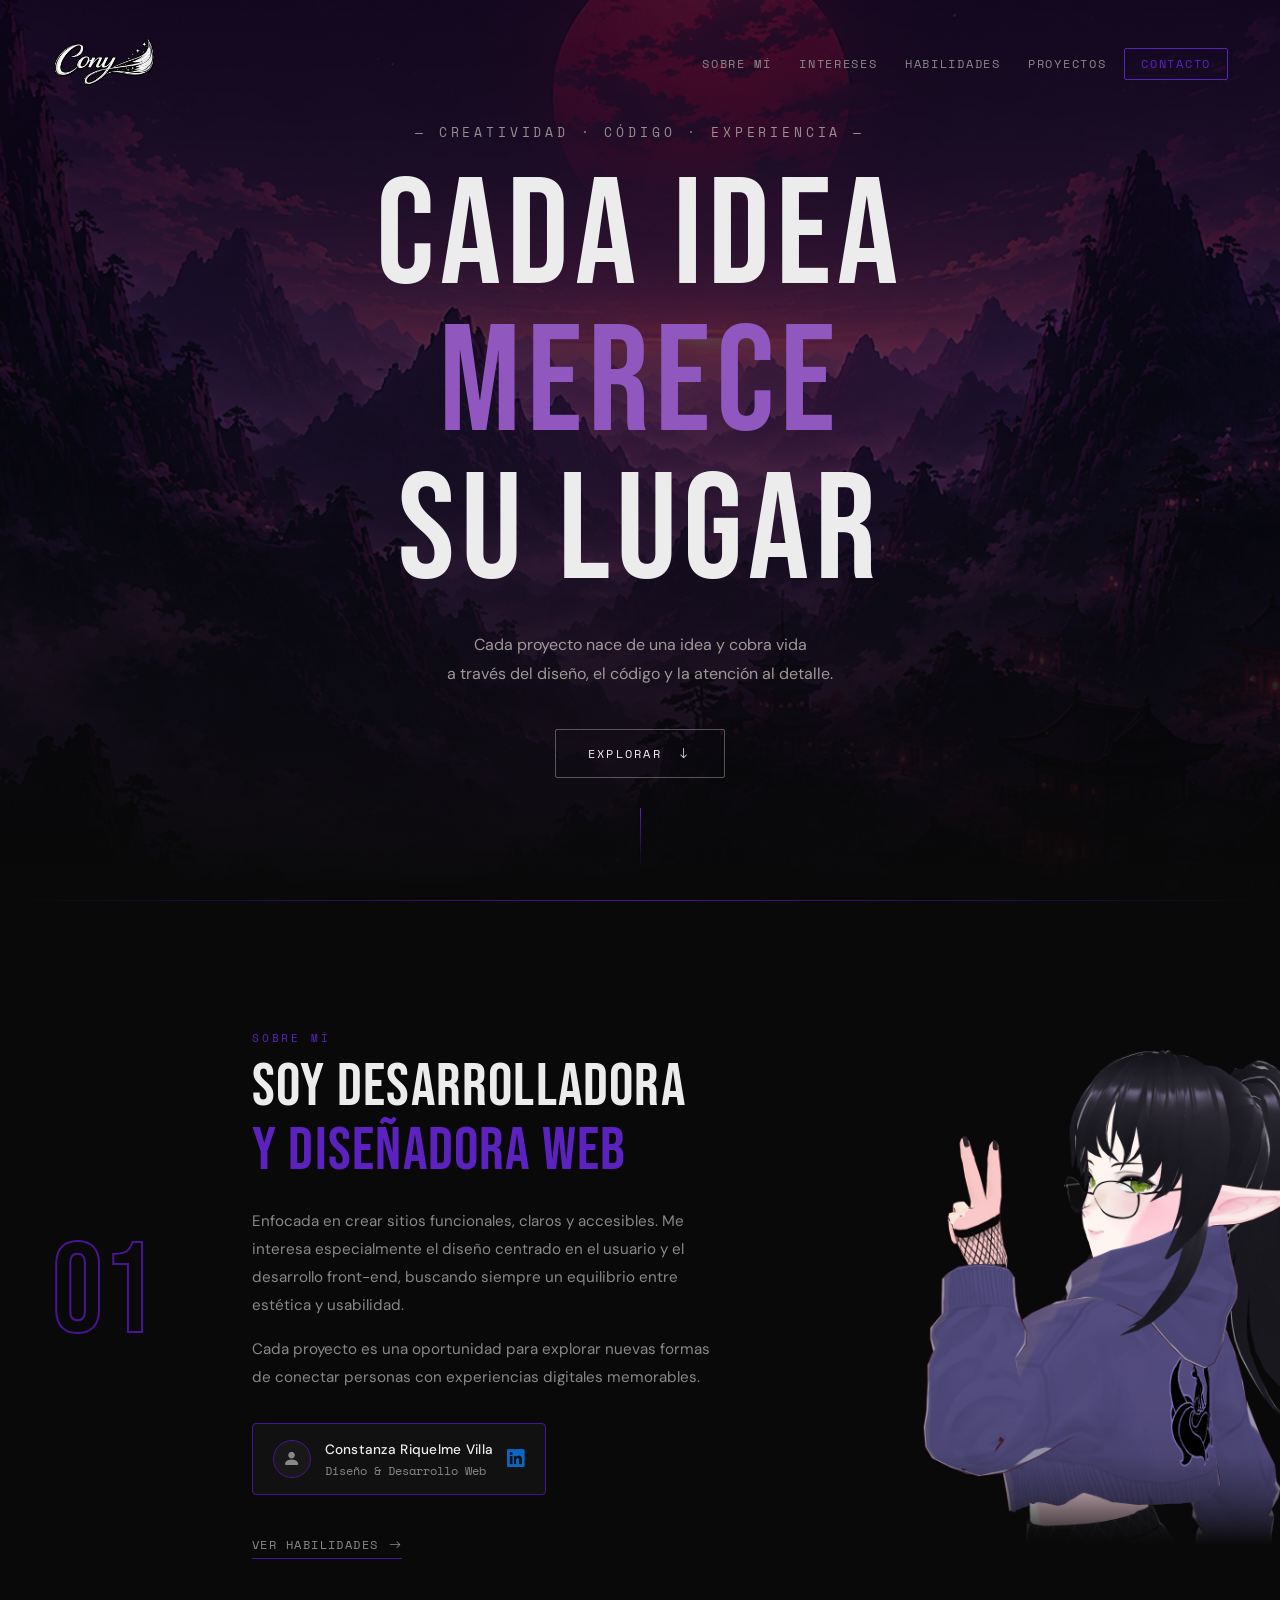
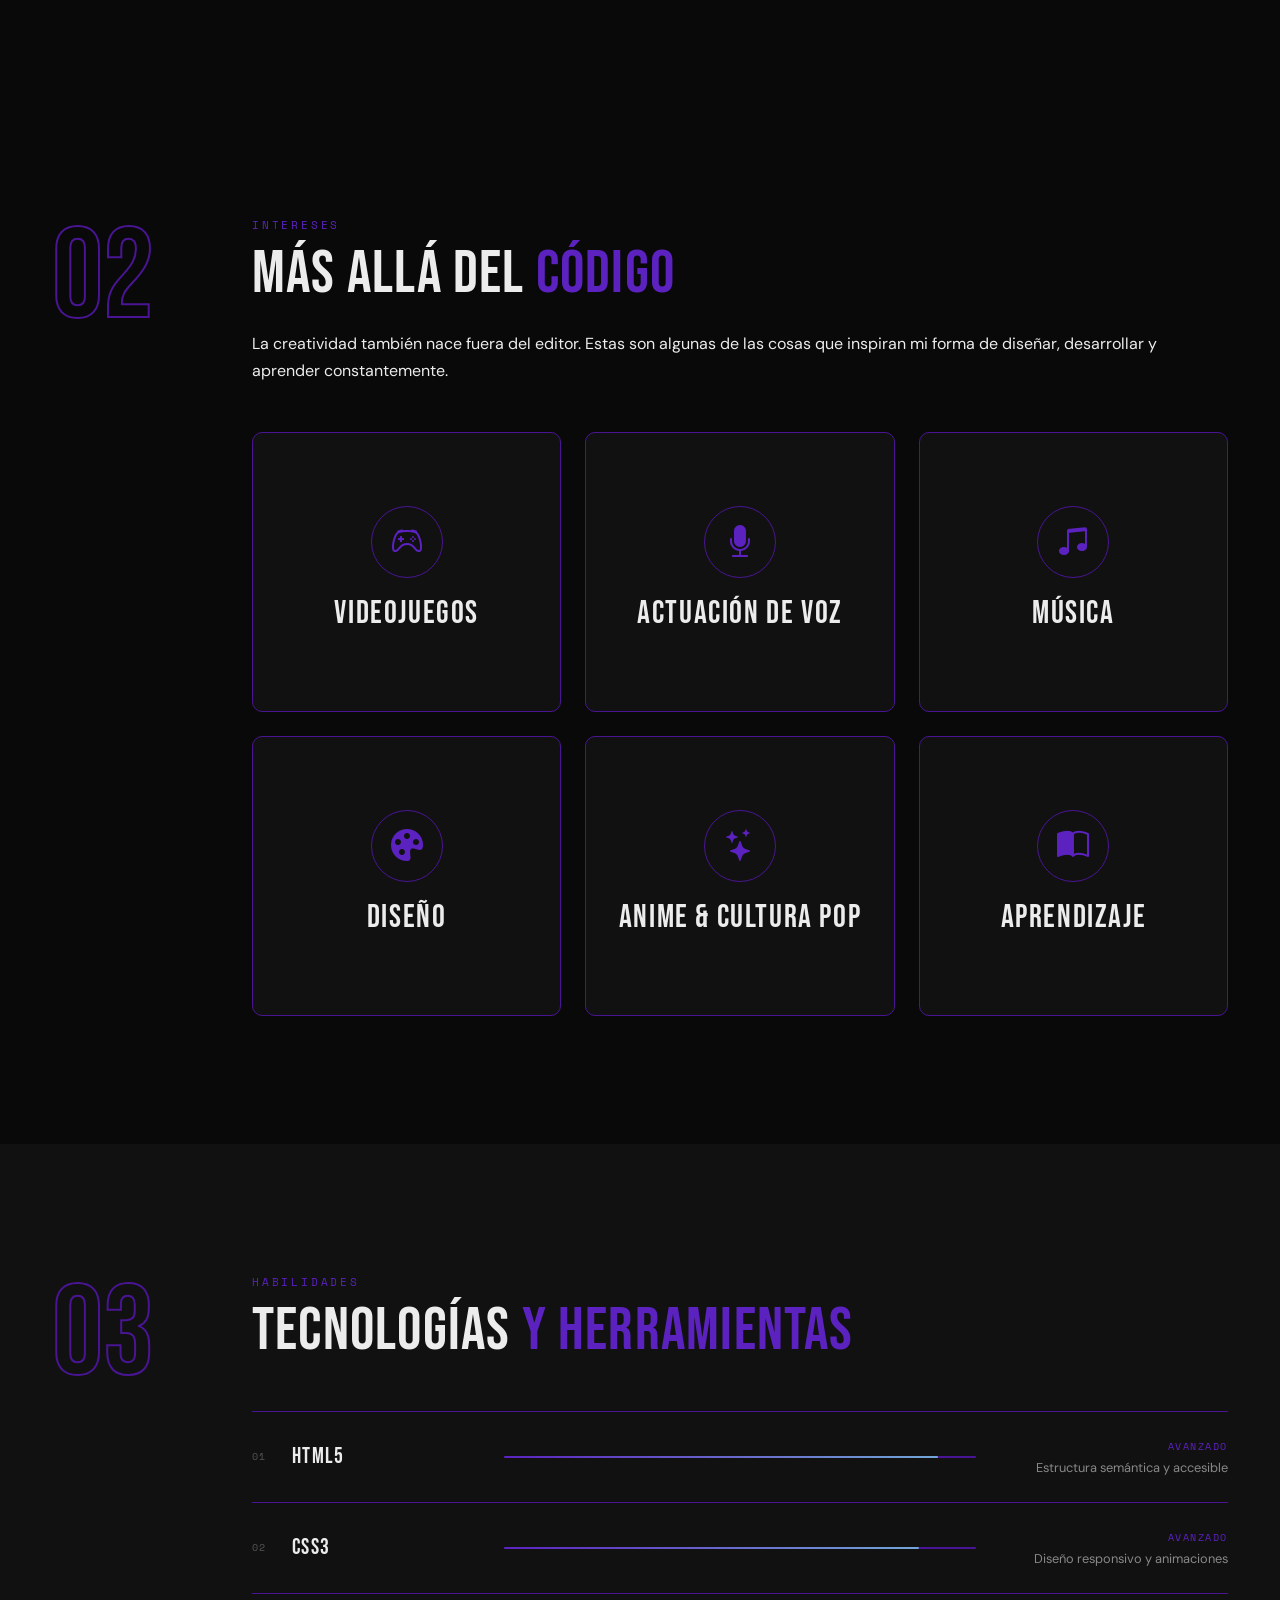
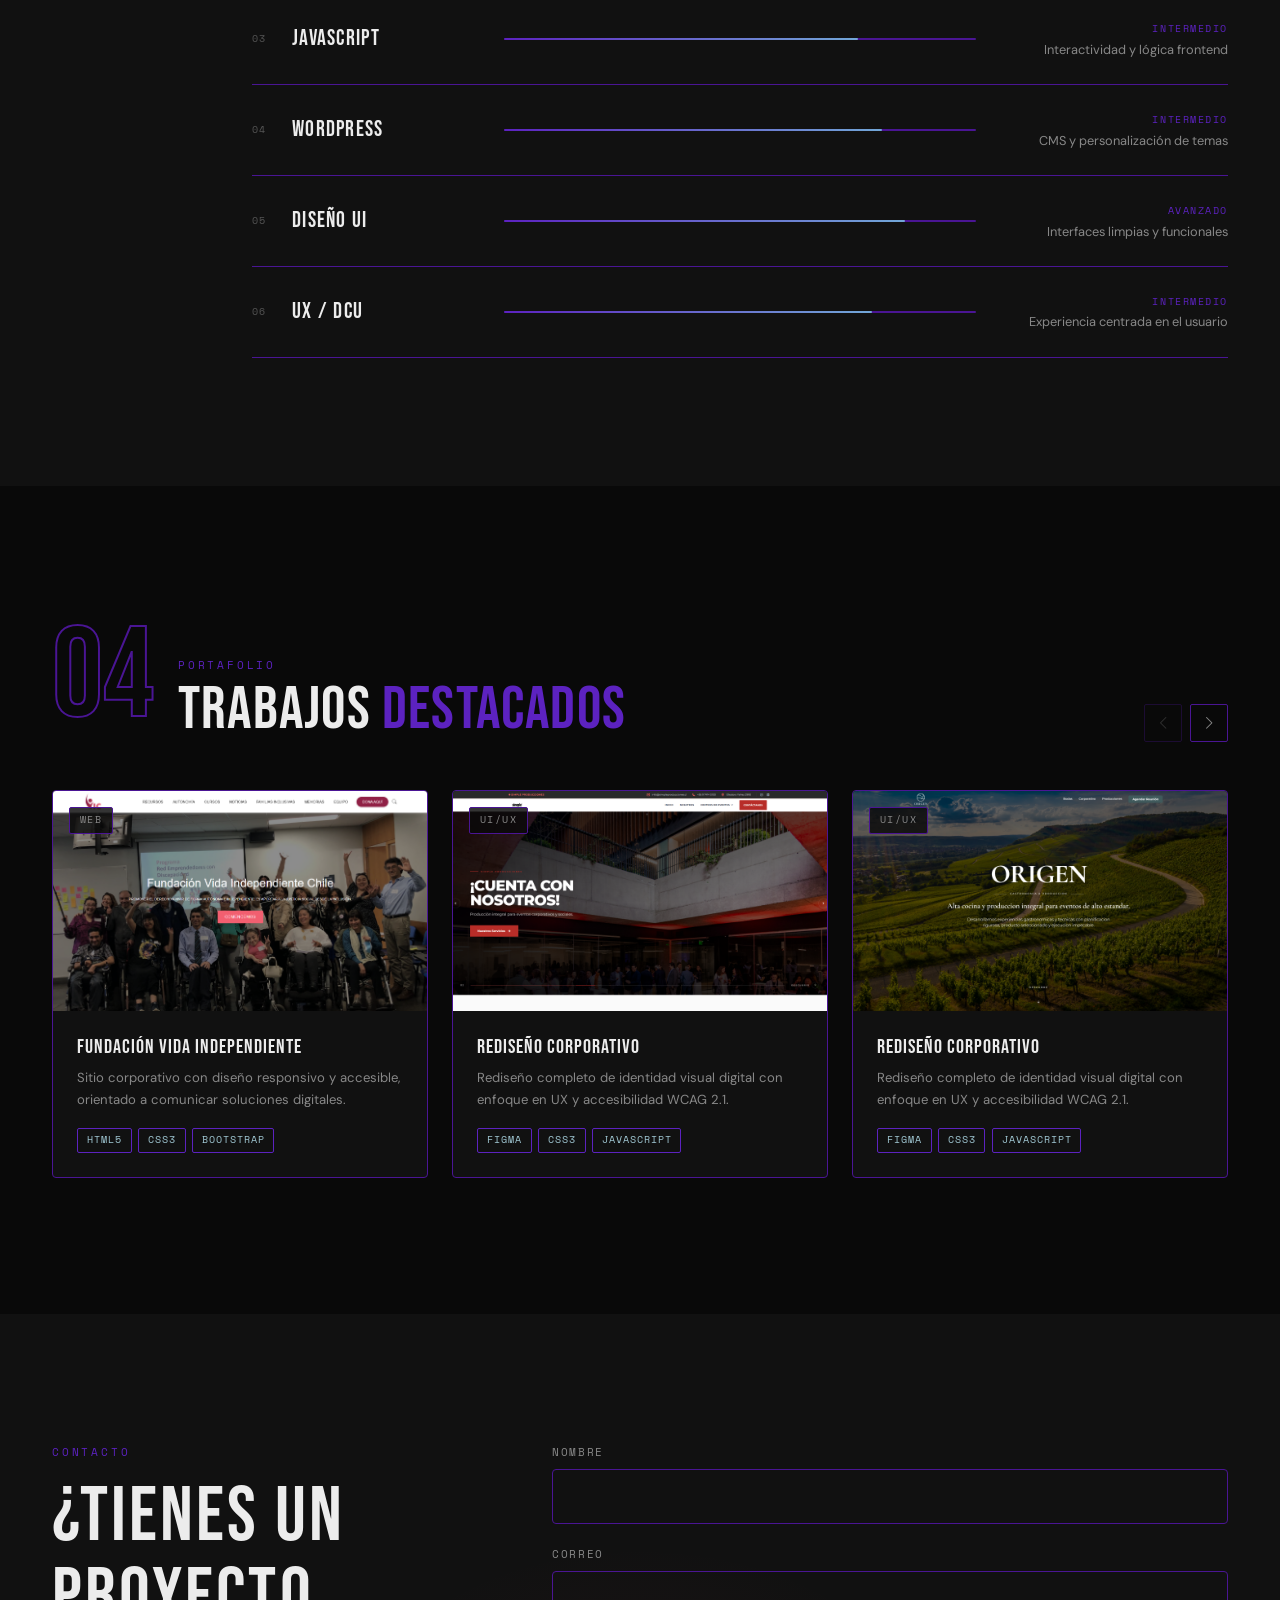
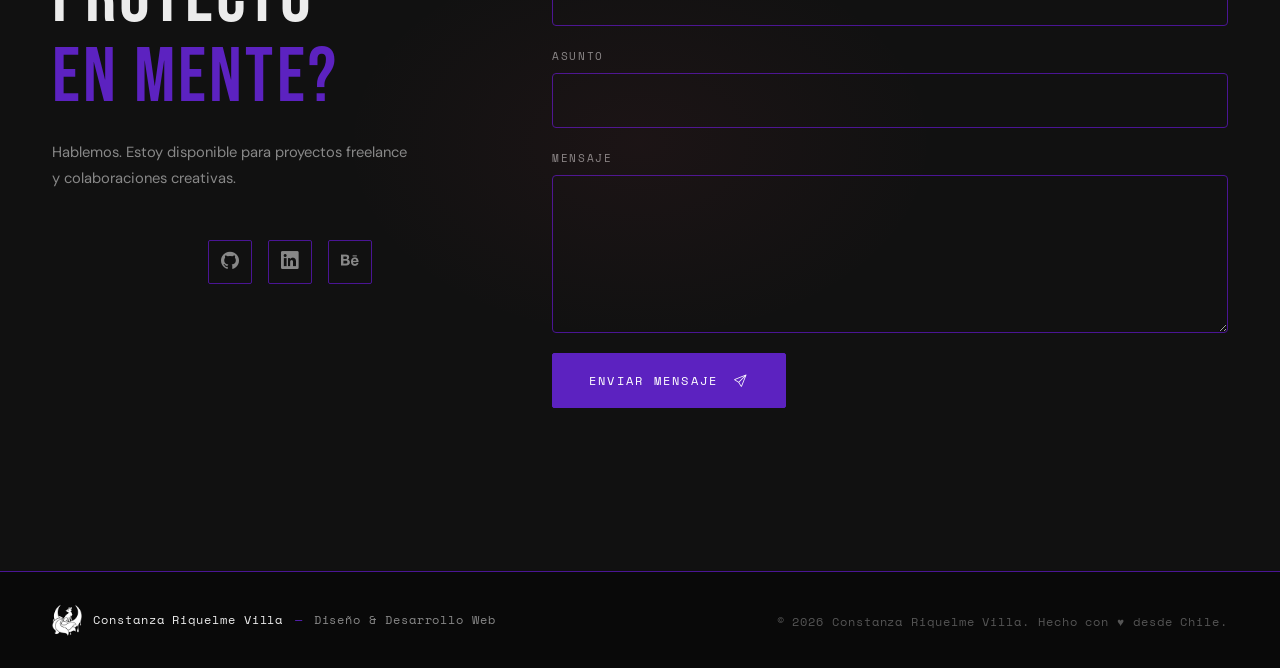
==== commit 3ac7e71d: "Update index.html" ====
--- a/index.html
+++ b/index.html
@@ -133,11 +133,7 @@
 a través del diseño, el código y la atención al detalle.
         </p>
 
-        
-          href="#sobre-mi"
-          class="btn-hero"
-          aria-label="Explorar mi portfolio y conocer más"
-        >
+        <a href="#sobre-mi" class="btn-hero" aria-label="Explorar mi portfolio y conocer más">
           Explorar
           <i class="bi bi-arrow-down ms-2" aria-hidden="true"></i>
         </a>
@@ -197,12 +193,7 @@
             role="complementary"
             aria-label="Perfil profesional"
           >
-            
-              href="https://www.linkedin.com/in/constanza-riquelme-villa-a9274427a/"
-              class="linkedin-inner"
-              target="_blank"
-              rel="noopener noreferrer"
-            >
+            <a href="https://www.linkedin.com/in/constanza-riquelme-villa-a9274427a/" class="linkedin-inner" target="_blank" rel="noopener noreferrer">
               <div class="linkedin-avatar">
                 <i class="bi bi-person-fill"></i>
               </div>
@@ -216,10 +207,7 @@
             </a>
           </div>
 
-          
-            href="#habilidades"
-            class="link-section"
-          >
+          <a href="#habilidades" class="link-section">
             Ver habilidades
             <i class="bi bi-arrow-right ms-1"></i>
           </a>
@@ -779,7 +767,7 @@
         <form
           id="contactForm"
           class="contact-form"
-          action="https://formsubmit.co/consta.riquelmev@duocuc.cl"
+          action="https://formsubmit.co/hola@cony.dev"
           method="POST"
           novalidate
         >
@@ -896,4 +884,4 @@
     <i class="bi bi-arrow-up"></i>
 </a>
 </body>
-</html>+</html>
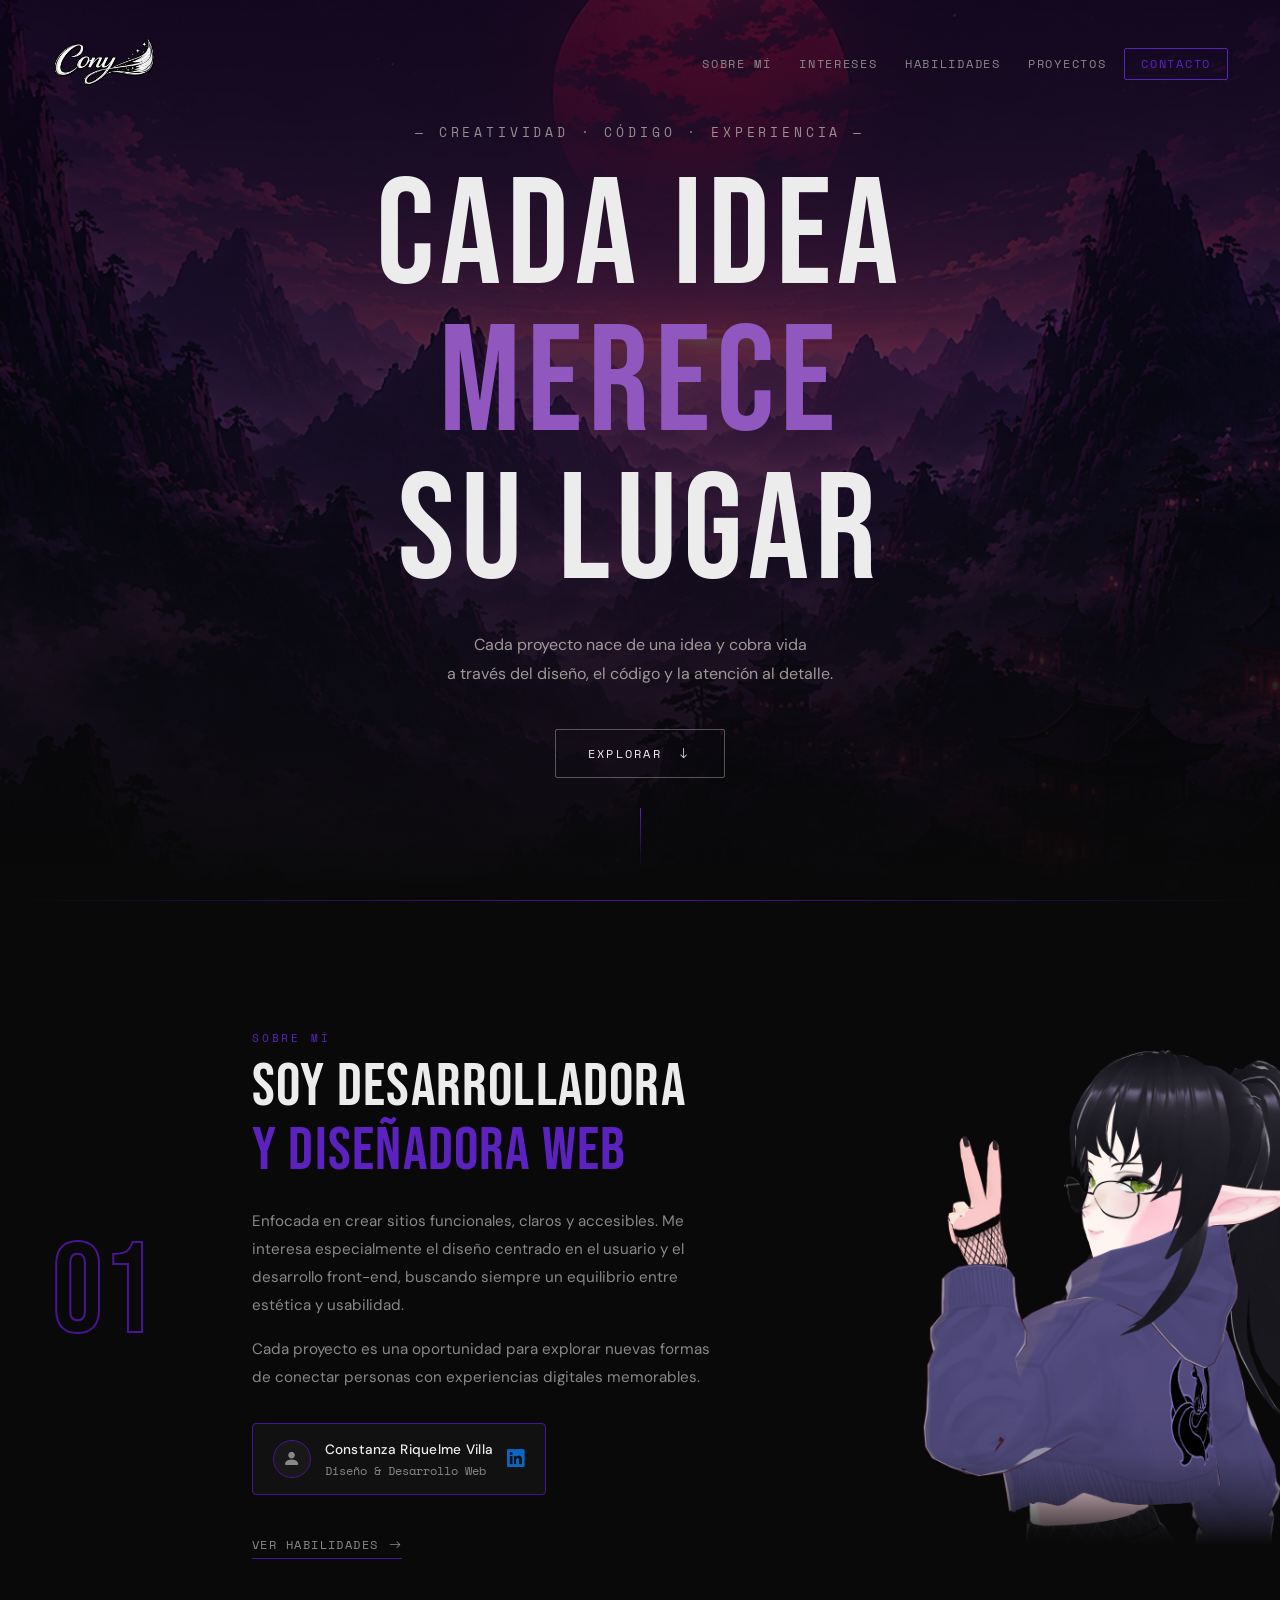
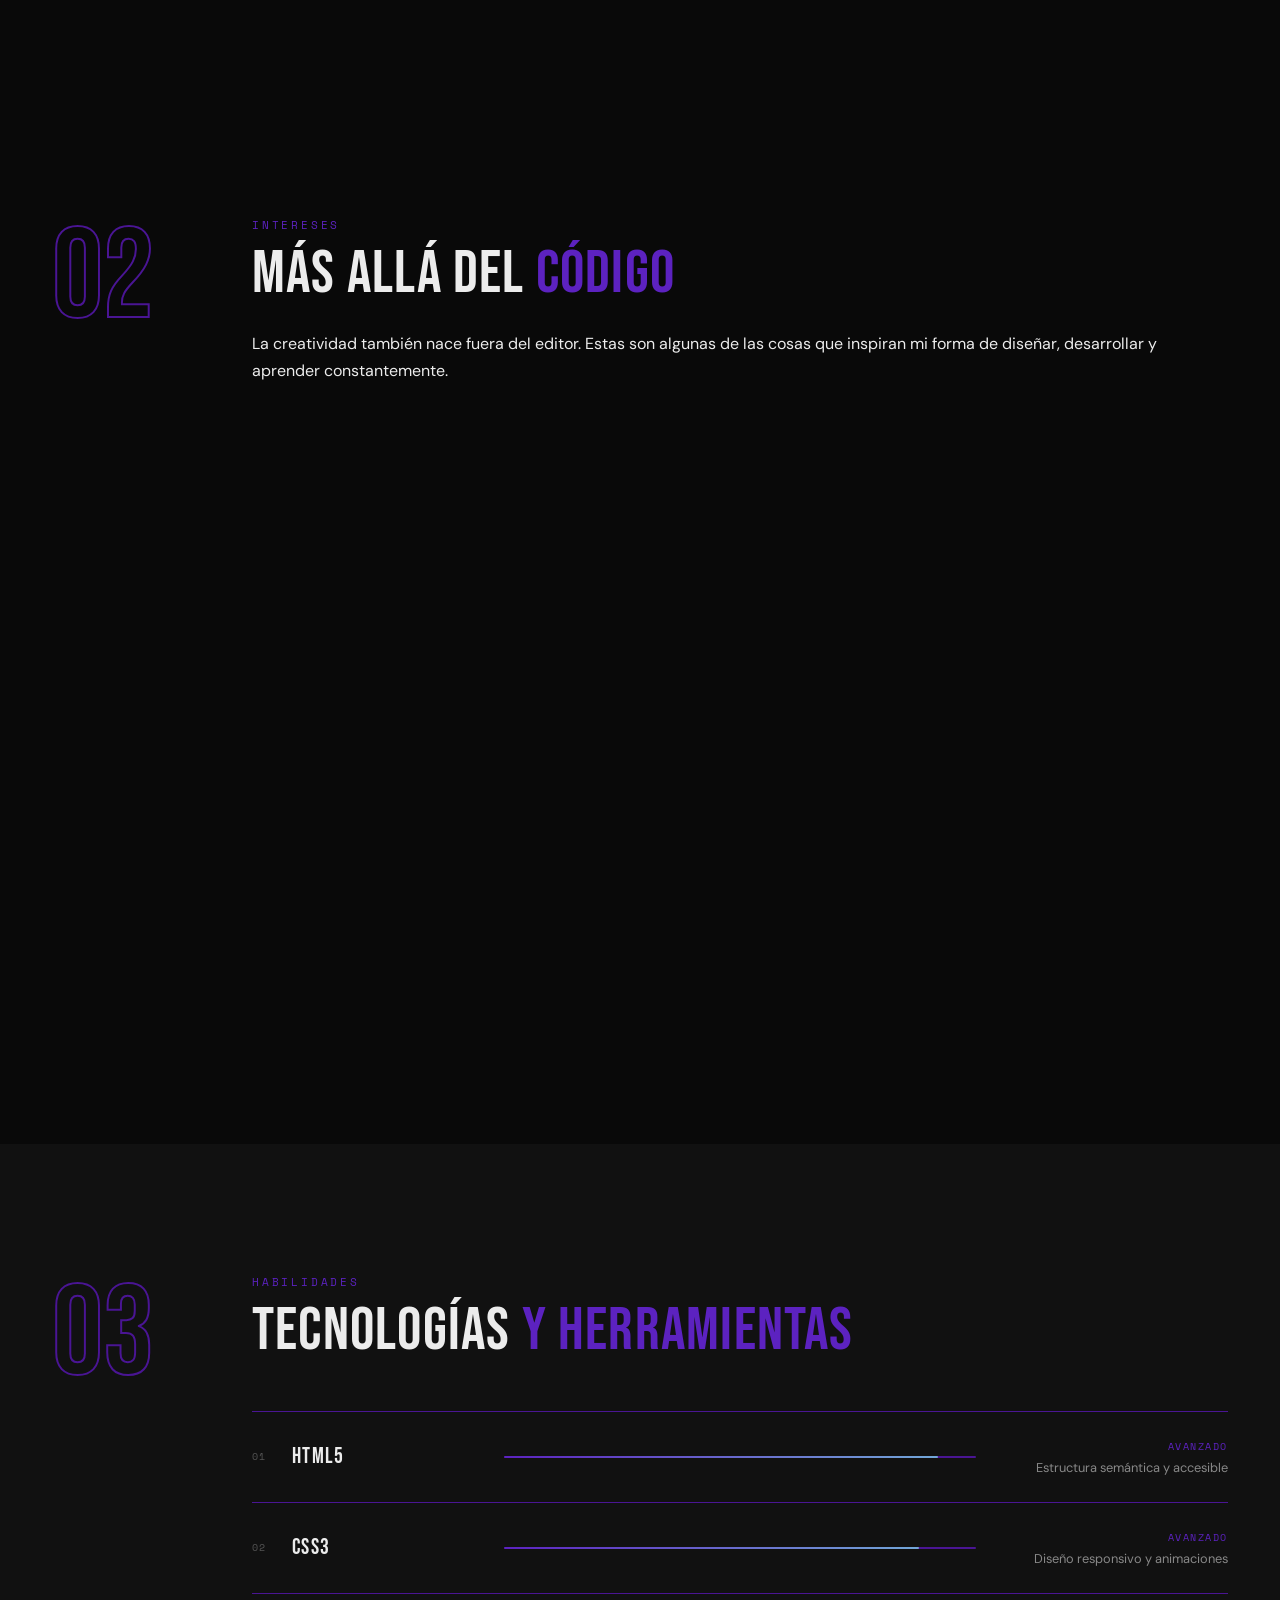
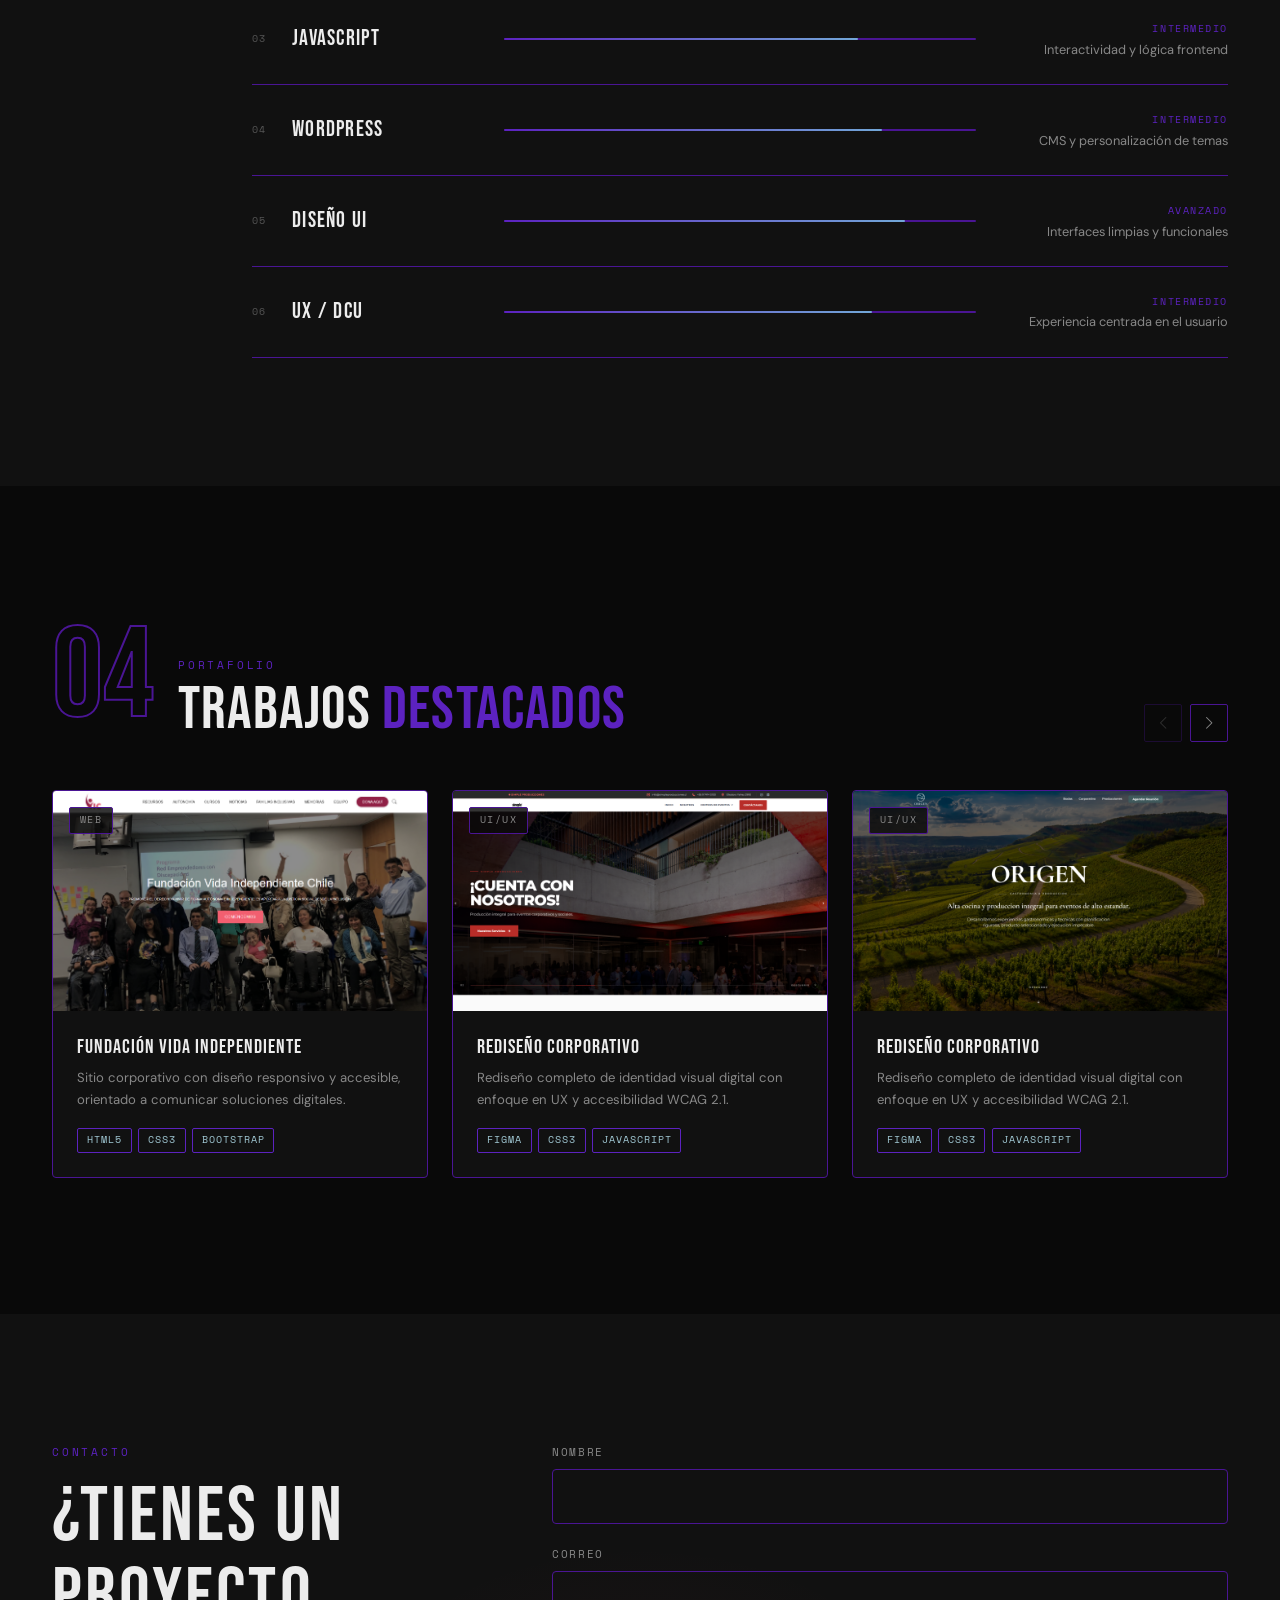
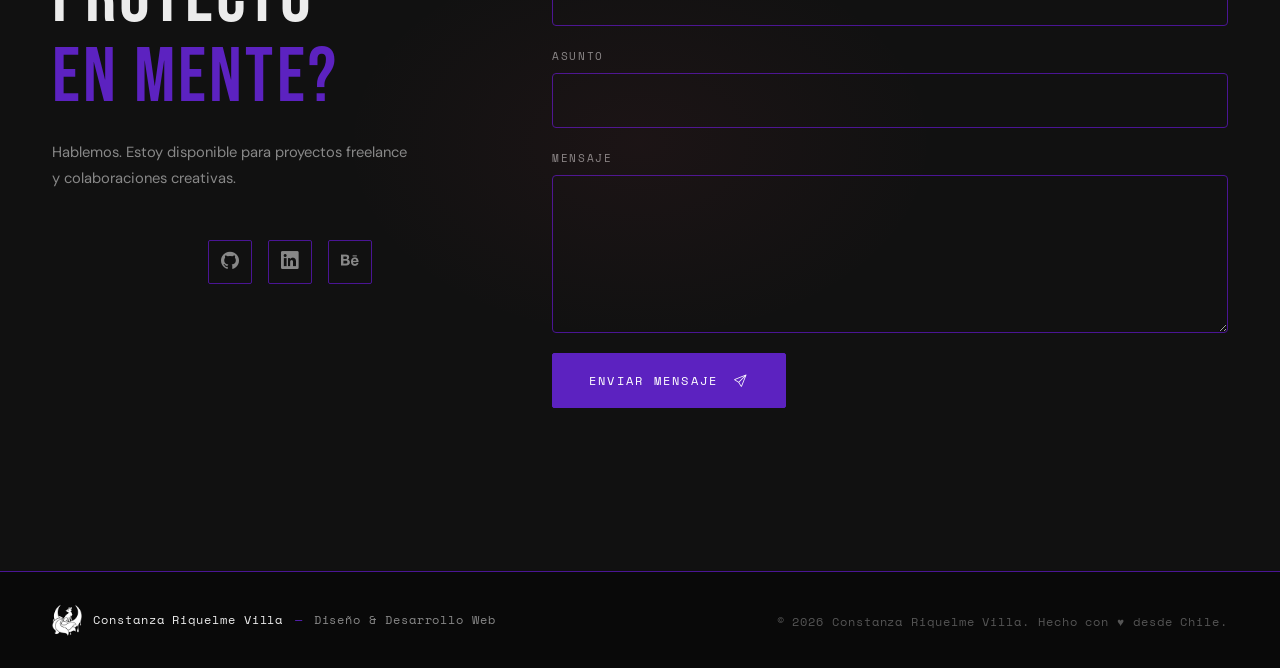
==== commit 95c987d1: "Add files via upload" ====
--- a/index.html
+++ b/index.html
@@ -884,4 +884,4 @@
     <i class="bi bi-arrow-up"></i>
 </a>
 </body>
-</html>
+</html>
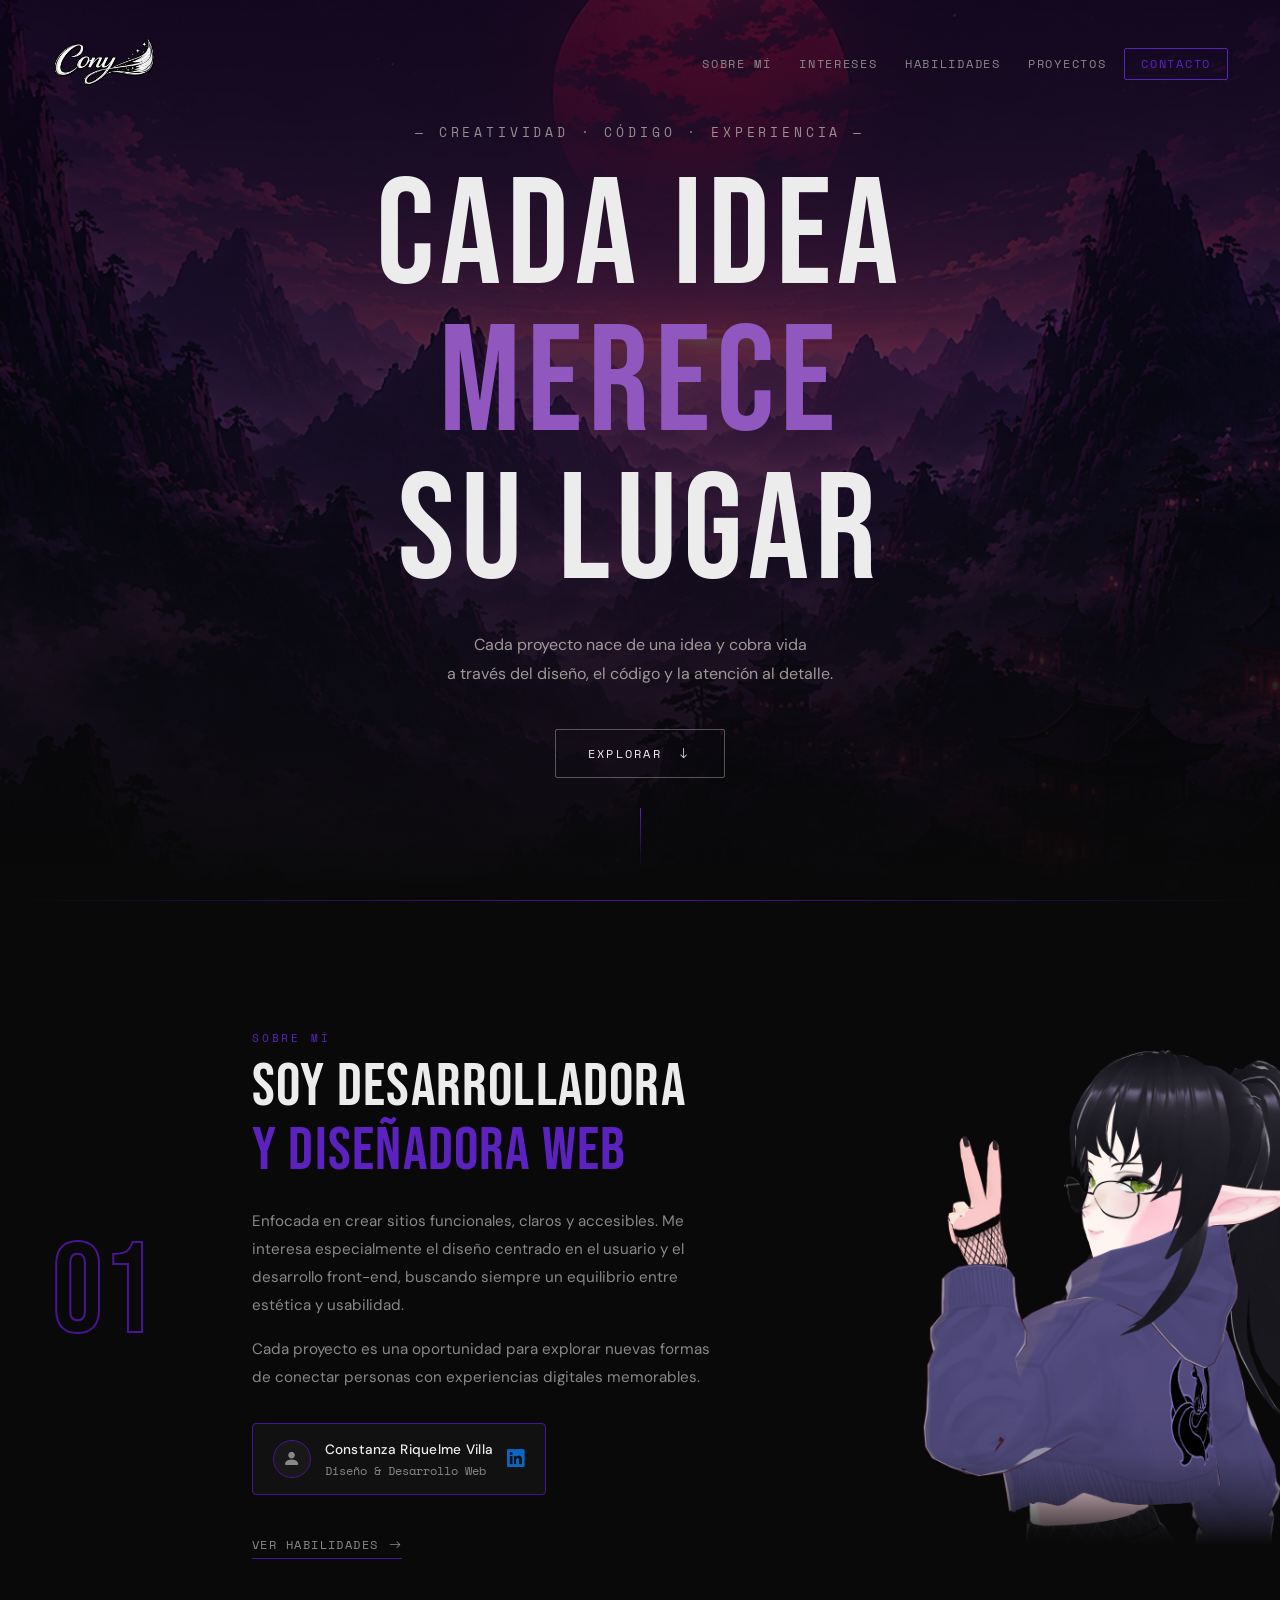
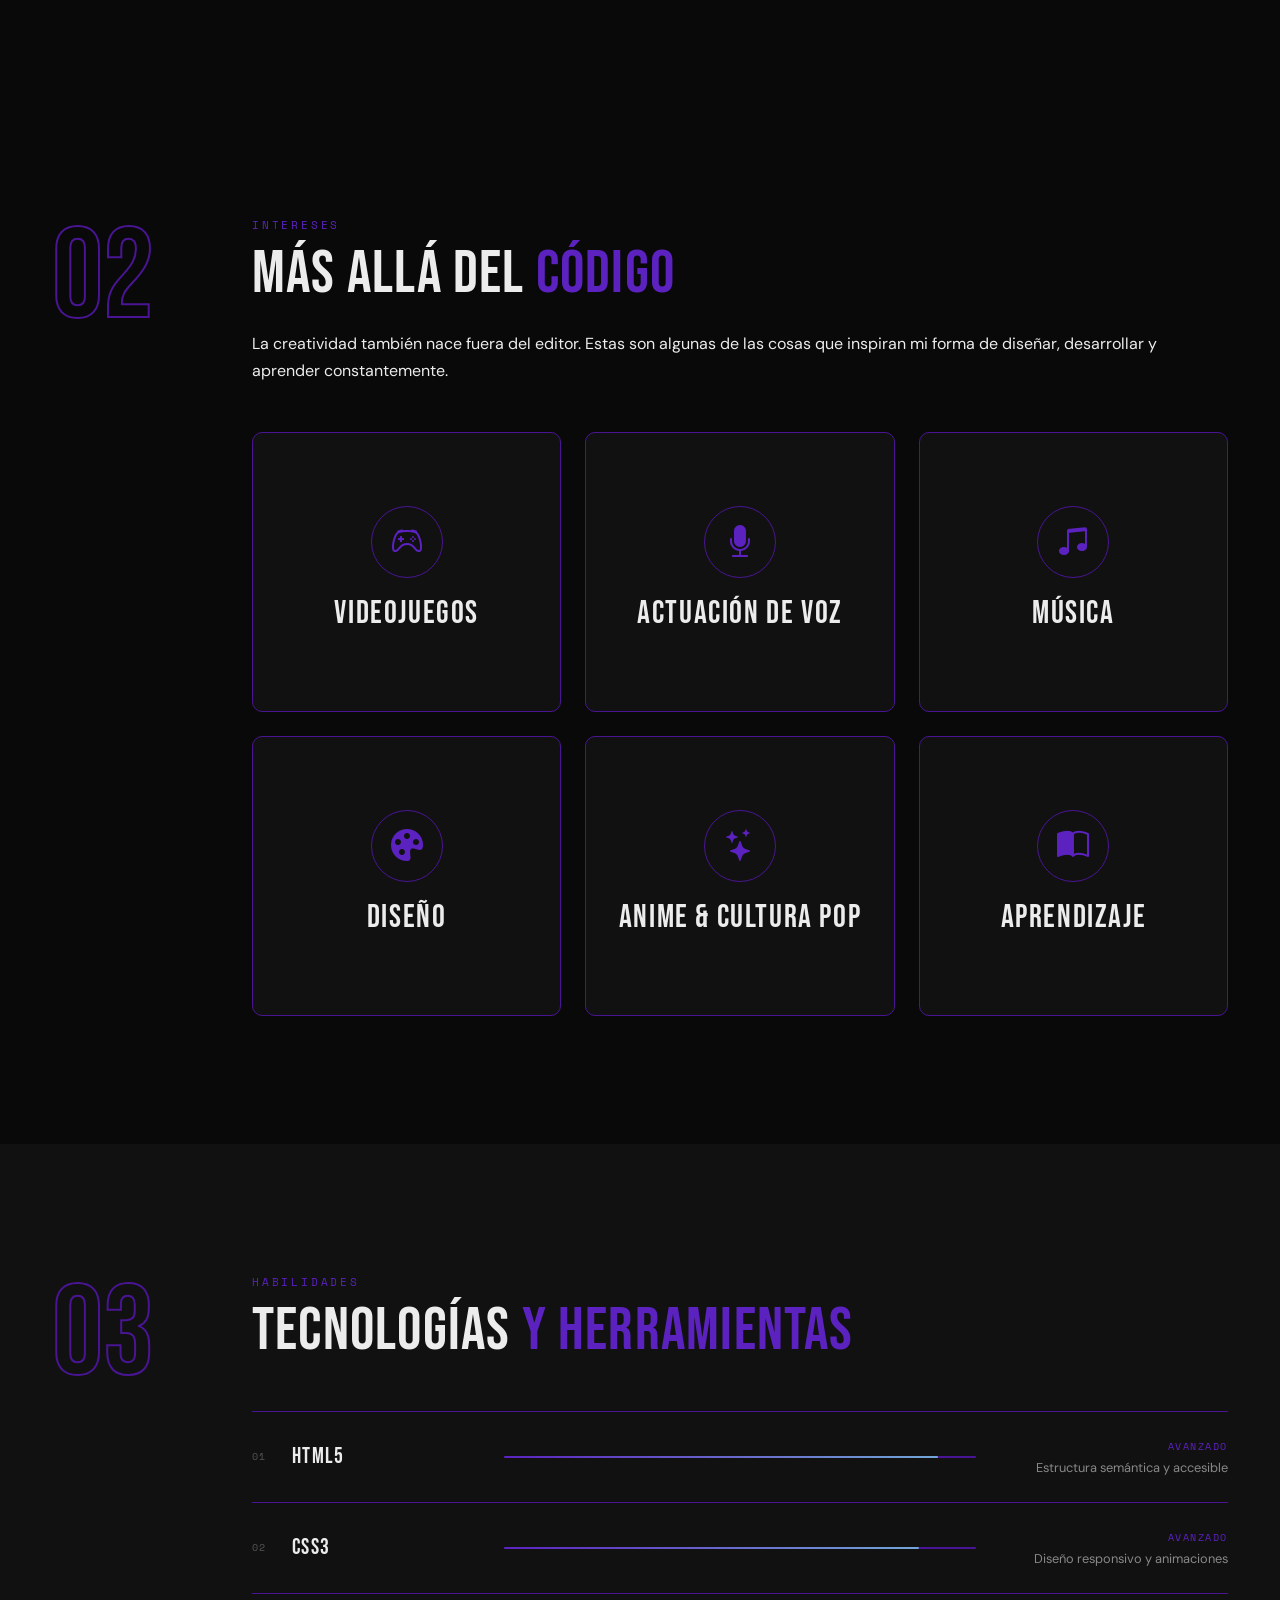
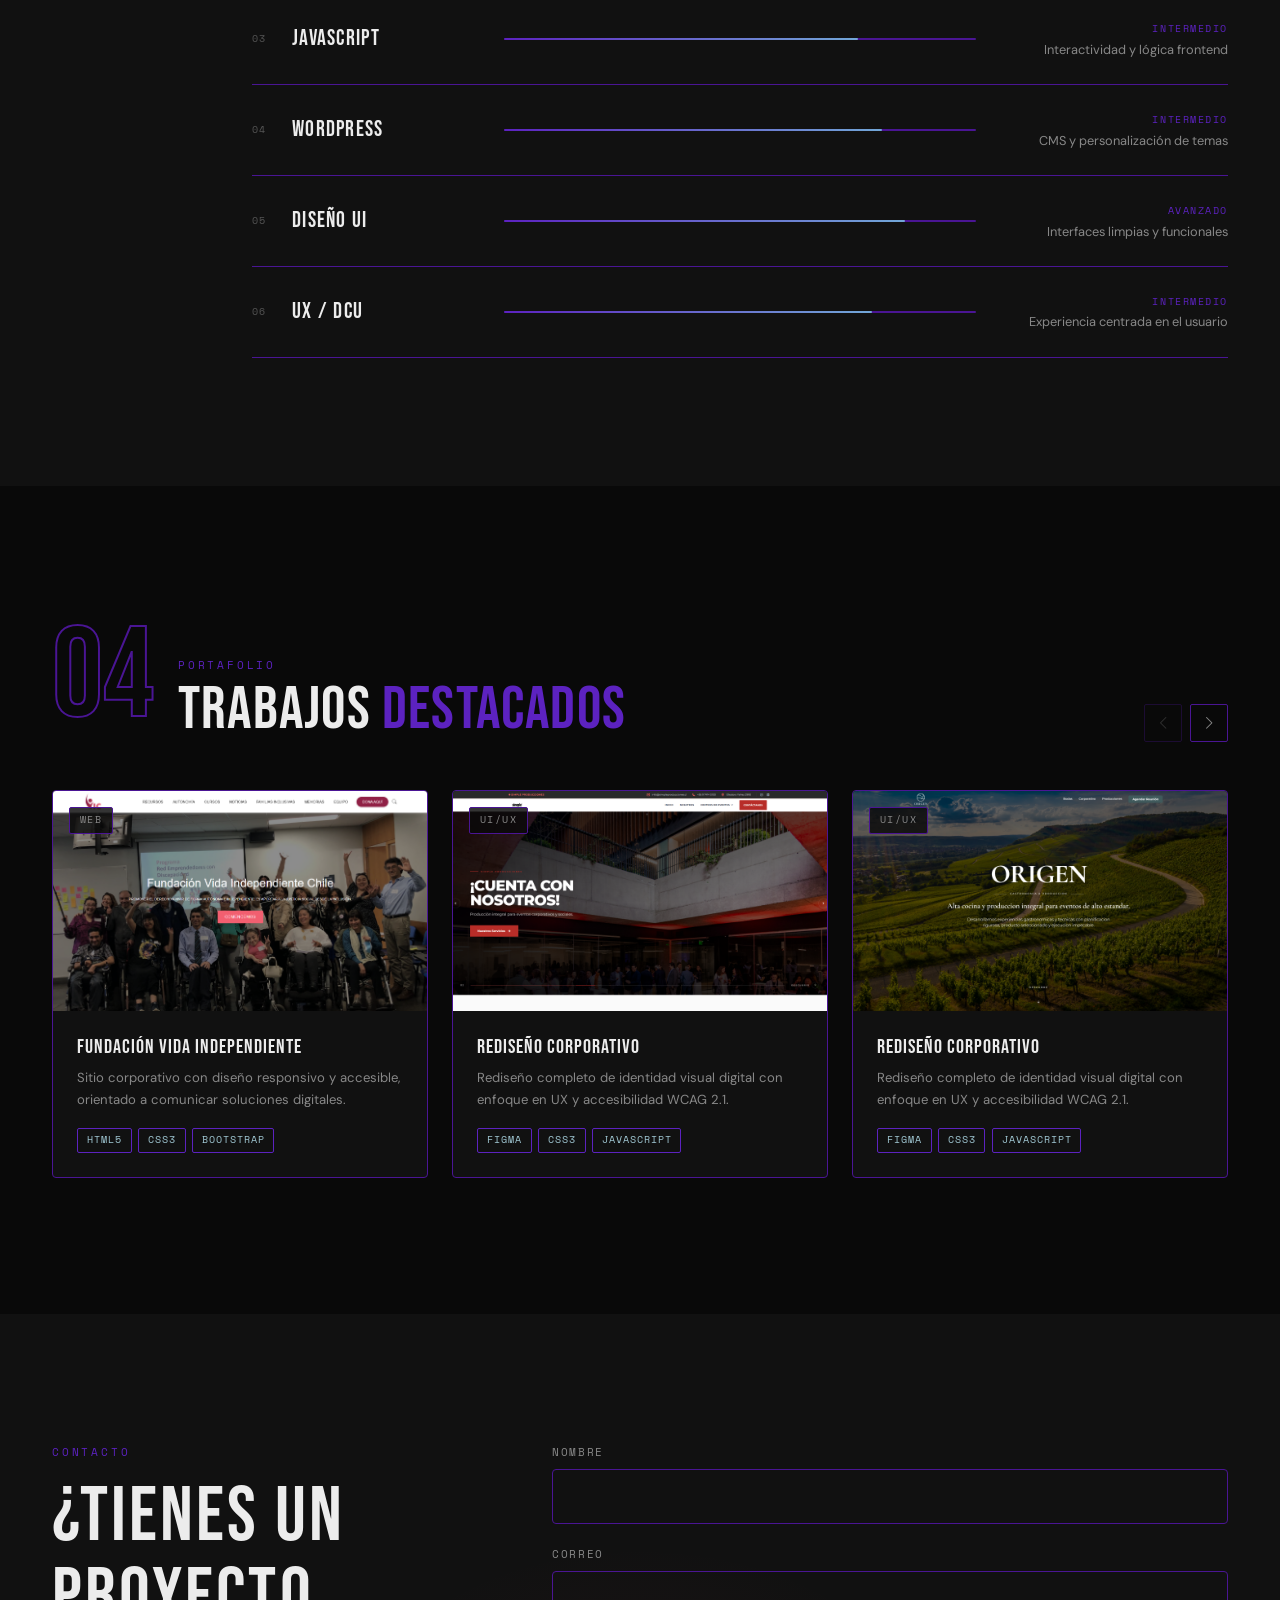
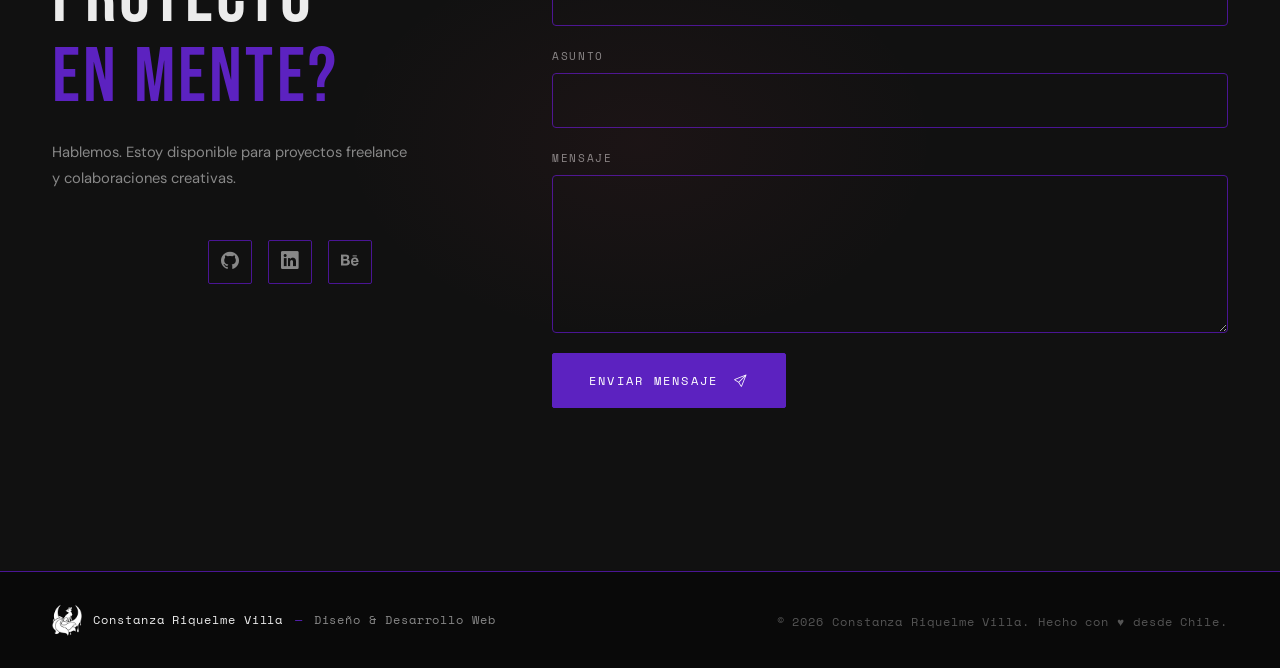
==== commit 3e58c99d: "Change language attribute to 'es-CL' in HTML" ====
--- a/index.html
+++ b/index.html
@@ -1,5 +1,5 @@
 <!DOCTYPE html>
-<html lang="es">
+<html lang="es-CL">
 <head>
   <meta charset="UTF-8" />
   <meta name="viewport" content="width=device-width, initial-scale=1.0" />
@@ -884,4 +884,4 @@
     <i class="bi bi-arrow-up"></i>
 </a>
 </body>
-</html>+</html>
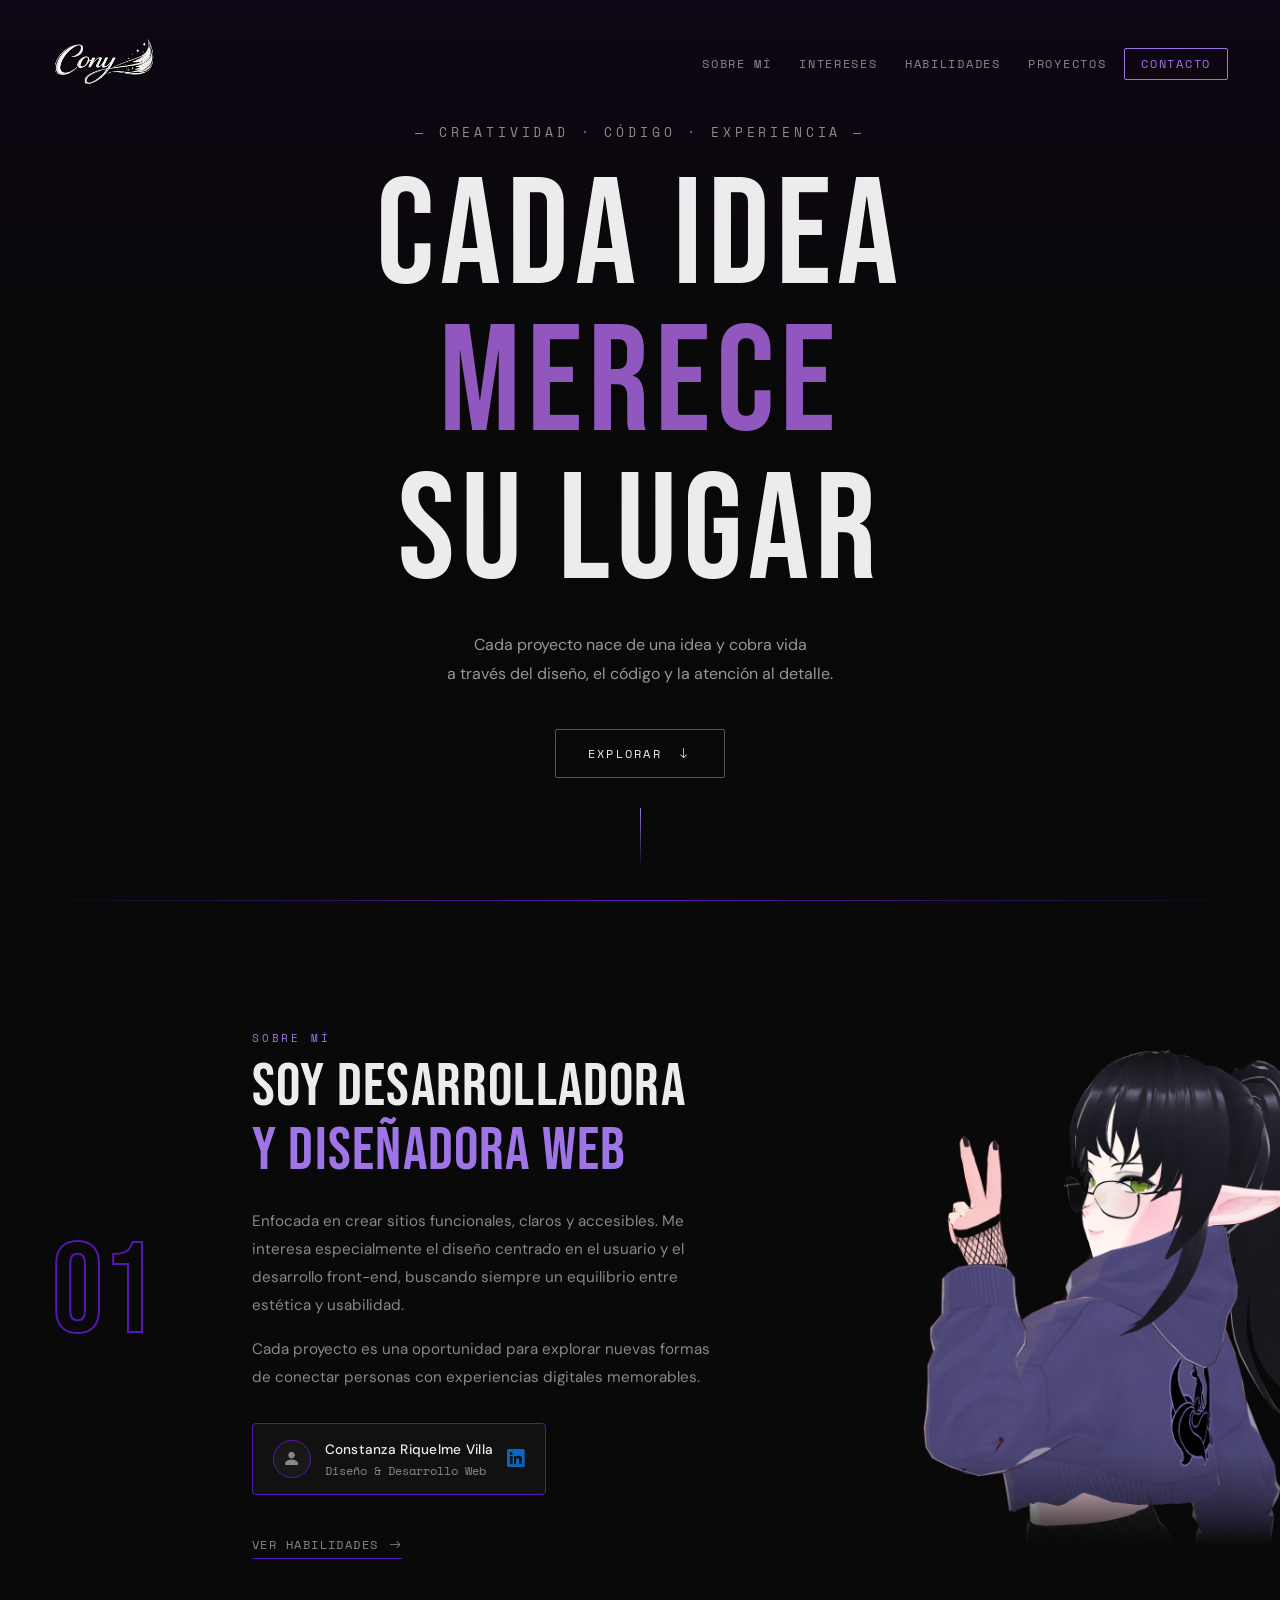
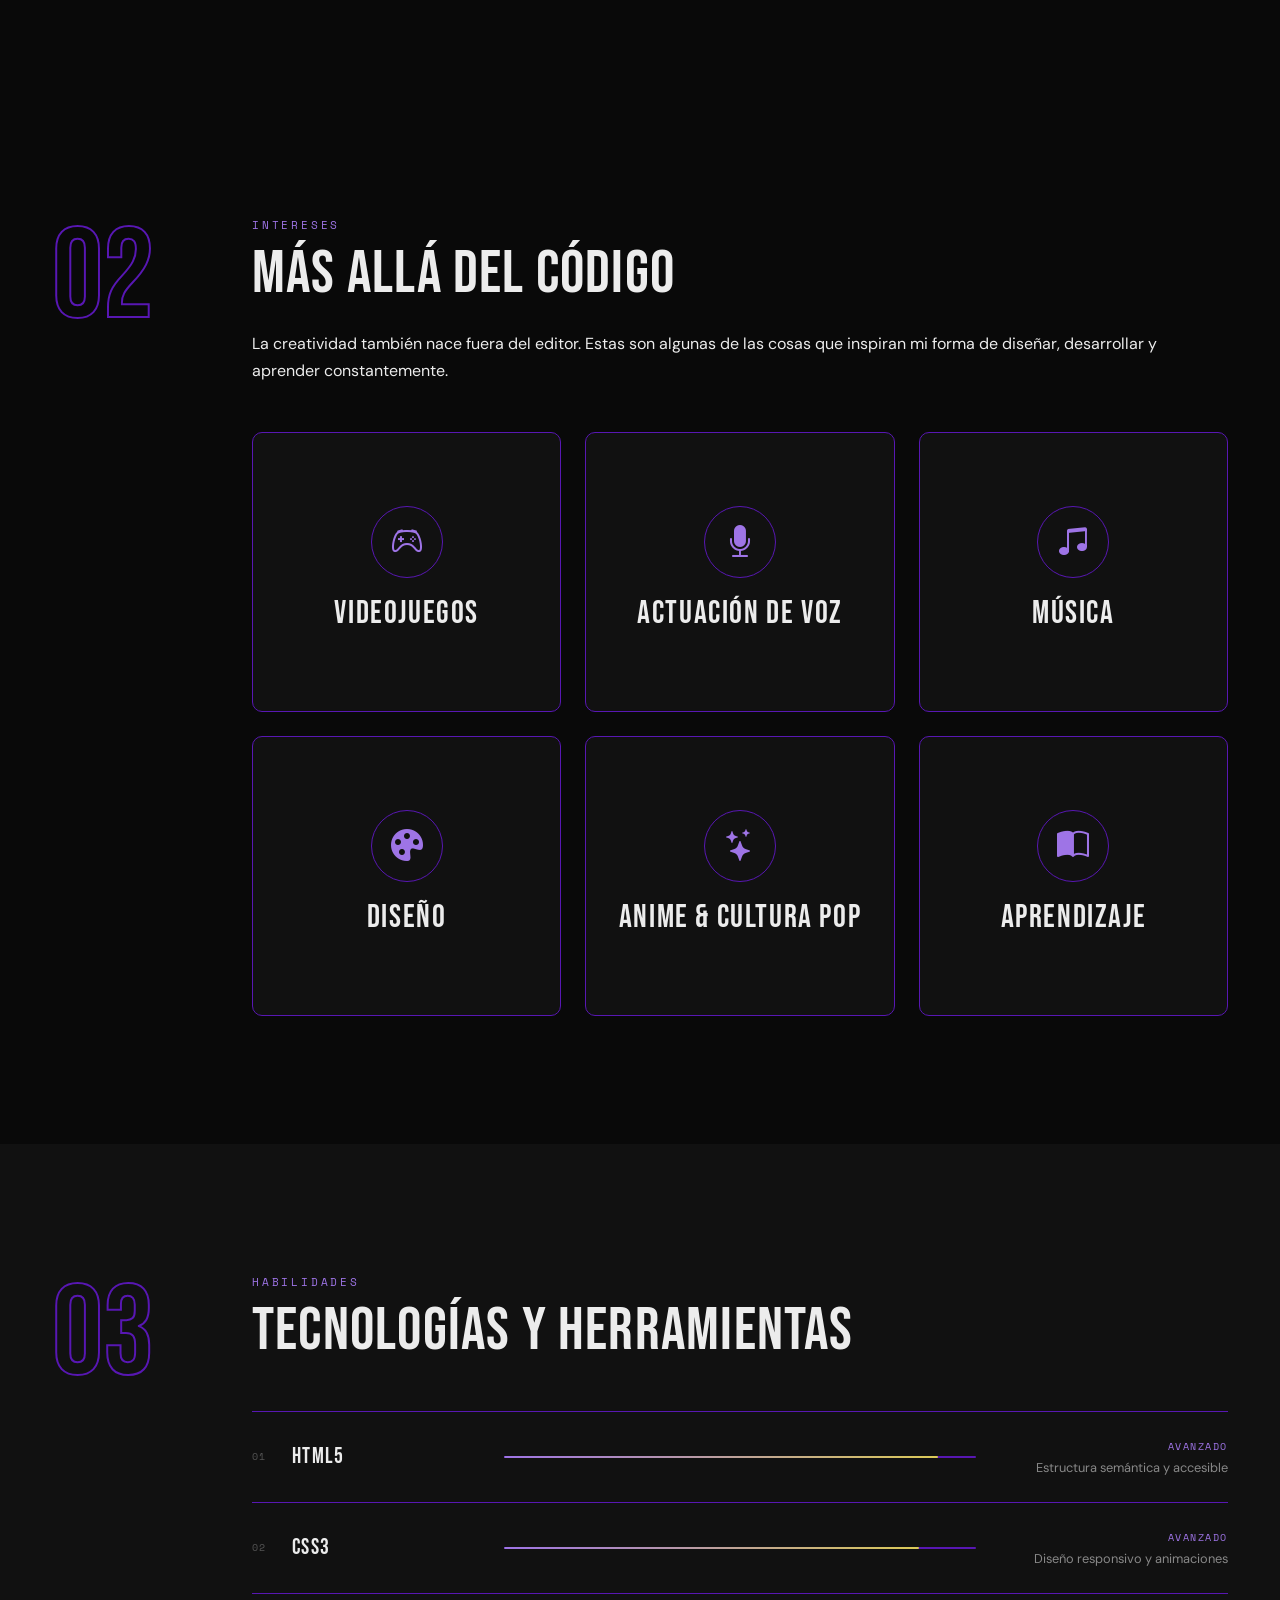
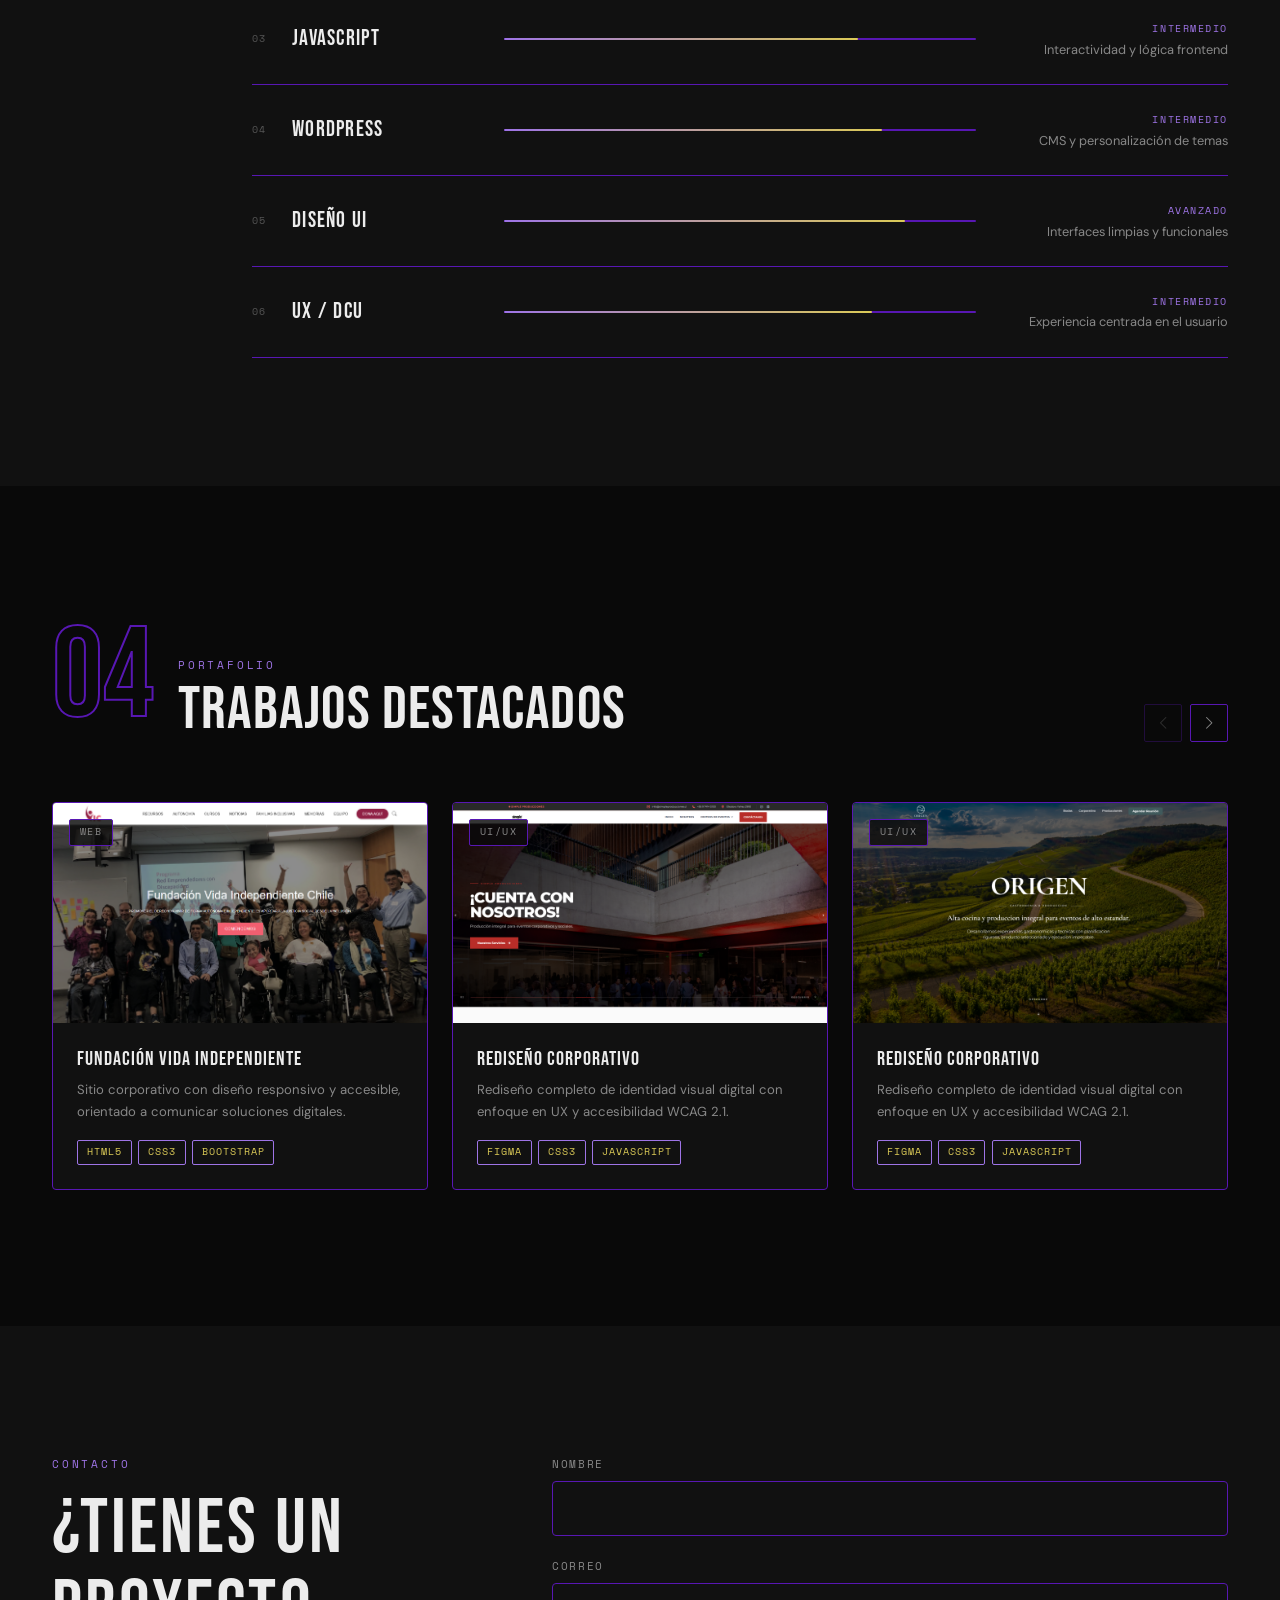
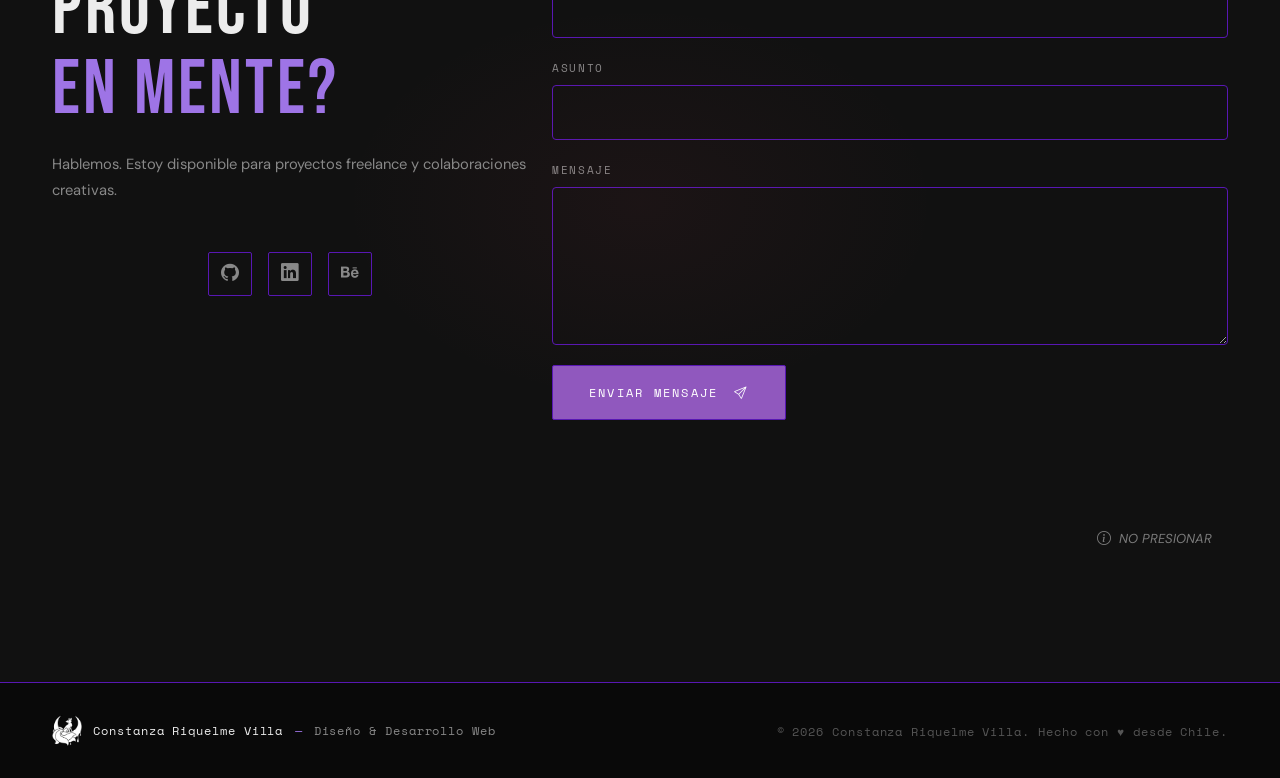
==== commit 4a5a53a4: "Add files via upload" ====
--- a/index.html
+++ b/index.html
@@ -6,6 +6,7 @@
   <meta name="description" content="Constanza Riquelme Villa — Diseñadora y Desarrolladora Web. Portfolio profesional de diseño UX/UI y desarrollo frontend." />
   <meta name="author" content="Constanza Riquelme Villa" />
   <meta name="theme-color" content="#0a0a0a" />
+  <title>Constanza Riquelme Villa — Diseño &amp; Desarrollo Web</title>
 
   <!-- Open Graph / SEO -->
   <meta property="og:type" content="website" />
@@ -13,33 +14,15 @@
   <meta property="og:description" content="Creo sitios web funcionales, claros y centrados en la experiencia del usuario." />
   <meta property="og:locale" content="es_CL" />
 
-  <title>Constanza Riquelme Villa</title>
-
   <link rel="icon" href="assets/img/zorro_blackedge.png" type="image/png">
 
-  <!-- Bootstrap 5 CSS -->
-  <link
-    rel="stylesheet"
-    href="https://cdn.jsdelivr.net/npm/bootstrap@5.3.3/dist/css/bootstrap.min.css"
-    integrity="sha384-QWTKZyjpPEjISv5WaRU9OFeRpok6YctnYmDr5pNlyT2bRjXh0JMhjY6hW+ALEwIH"
-    crossorigin="anonymous"
-  />
-
-  <!-- Google Fonts -->
-  <link rel="preconnect" href="https://fonts.googleapis.com" />
-  <link rel="preconnect" href="https://fonts.gstatic.com" crossorigin />
-  <link
-    href="https://fonts.googleapis.com/css2?family=Bebas+Neue&family=DM+Sans:ital,wght@0,300;0,400;0,500;1,300&family=Space+Mono:wght@400;700&display=swap"
-    rel="stylesheet"
-  />
-
-  <!-- Bootstrap Icons -->
-  <link
-    rel="stylesheet"
-    href="https://cdn.jsdelivr.net/npm/bootstrap-icons@1.11.3/font/bootstrap-icons.min.css"
-  />
-
-  <link rel="stylesheet" href="assets/css/styles.css" />
+  <!-- Bootstrap / Iconos / Fuentes -->
+  <link rel="stylesheet" href="https://cdn.jsdelivr.net/npm/bootstrap@5.3.3/dist/css/bootstrap.min.css">
+  <link rel="stylesheet" href="https://cdn.jsdelivr.net/npm/bootstrap-icons@1.11.3/font/bootstrap-icons.min.css">
+  <link rel="stylesheet" href="https://fonts.googleapis.com/css2?family=Bebas+Neue&family=DM+Sans:ital,wght@0,300;0,400;0,500;1,300&family=Space+Mono:wght@400;700&display=swap">
+
+  <!-- Estilos propios -->
+  <link rel="stylesheet" href="assets/css/style.css">
 </head>
 <body>
 
@@ -101,7 +84,6 @@
     </nav>
   </header>
 
-  <!-- ===================== MAIN ===================== -->
   <main id="main-content" role="main">
 
     <!-- ===== HERO / PARALLAX ===== -->
@@ -110,13 +92,9 @@
       class="hero-section"
       aria-label="Presentación principal"
     >
-      <!-- Parallax background layer -->
       <div class="parallax-bg" aria-hidden="true" id="parallaxBg"></div>
-
-      <!-- Overlay gradient -->
       <div class="hero-overlay" aria-hidden="true"></div>
 
-      <!-- Content -->
       <div class="hero-content container text-center">
         <p class="hero-eyebrow">
           <span aria-hidden="true">— </span>CREATIVIDAD · CÓDIGO · EXPERIENCIA<span aria-hidden="true"> —</span>
@@ -129,8 +107,7 @@
         </h1>
 
         <p class="hero-subtitle">
-          Cada proyecto nace de una idea y cobra vida <br>
-a través del diseño, el código y la atención al detalle.
+          Cada proyecto nace de una idea y cobra vida <br> a través del diseño, el código y la atención al detalle.
         </p>
 
         <a href="#sobre-mi" class="btn-hero" aria-label="Explorar mi portfolio y conocer más">
@@ -139,310 +116,200 @@
         </a>
       </div>
 
-      <!-- Scroll indicator -->
       <div class="scroll-indicator" aria-hidden="true">
         <span class="scroll-line"></span>
       </div>
     </section>
 
     <!-- ===== SECCIÓN 01: SOBRE MÍ ===== -->
-<section
-  id="sobre-mi"
-  class="section-sobre py-section"
-  aria-labelledby="h2-sobre"
->
-  <div class="container">
-    <div class="row align-items-center gy-5">
-
-      <!-- Número -->
-      <div class="col-12 col-lg-2 d-flex align-items-start">
-        <div class="section-num" aria-hidden="true">01</div>
-      </div>
-
-      <!-- Contenido -->
-      <div class="col-12 col-lg-5">
-
-        <p class="section-label mb-2" aria-hidden="true">
-          SOBRE MÍ
-        </p>
-
-        <h2 id="h2-sobre" class="section-title mb-4">
-          Soy Desarrolladora<br>
-          <span class="accent-text">y Diseñadora Web</span>
-        </h2>
-
-        <div class="sobre-body">
-          <p>
-            Enfocada en crear sitios funcionales, claros y accesibles.
-            Me interesa especialmente el diseño centrado en el usuario
-            y el desarrollo front-end, buscando siempre un equilibrio
-            entre estética y usabilidad.
-          </p>
-
-          <p>
-            Cada proyecto es una oportunidad para explorar nuevas
-            formas de conectar personas con experiencias digitales
-            memorables.
-          </p>
+    <section id="sobre-mi" class="section-sobre py-section" aria-labelledby="h2-sobre">
+      <div class="container">
+        <div class="row align-items-center gy-5">
+
+          <div class="col-12 col-lg-2 d-flex align-items-start">
+            <div class="section-num" aria-hidden="true">01</div>
+          </div>
+
+          <div class="col-12 col-lg-5">
+            <p class="section-label mb-2" aria-hidden="true">SOBRE MÍ</p>
+
+            <h2 id="h2-sobre" class="section-title mb-4">
+              Soy Desarrolladora<br>
+              <span class="accent-text">y Diseñadora Web</span>
+            </h2>
+
+            <div class="sobre-body">
+              <p>Enfocada en crear sitios funcionales, claros y accesibles. Me interesa especialmente el diseño centrado en el usuario y el desarrollo front-end, buscando siempre un equilibrio entre estética y usabilidad.</p>
+              <p>Cada proyecto es una oportunidad para explorar nuevas formas de conectar personas con experiencias digitales memorables.</p>
+            </div>
+
+            <div class="sobre-links">
+              <div class="linkedin-card" role="complementary" aria-label="Perfil profesional">
+                <a href="https://www.linkedin.com/in/constanza-riquelme-villa-a9274427a/" class="linkedin-inner" target="_blank" rel="noopener noreferrer">
+                  <div class="linkedin-avatar">
+                    <i class="bi bi-person-fill"></i>
+                  </div>
+                  <div class="linkedin-info">
+                    <strong>Constanza Riquelme Villa</strong>
+                    <span>Diseño &amp; Desarrollo Web</span>
+                  </div>
+                  <i class="bi bi-linkedin linkedin-icon"></i>
+                </a>
+              </div>
+
+              <a href="#habilidades" class="link-section">
+                Ver habilidades
+                <i class="bi bi-arrow-right ms-1"></i>
+              </a>
+            </div>
+          </div>
+
+          <div class="col-12 col-lg-5">
+            <div class="about-image">
+              <img
+                src="assets/img/avatar.png"
+                alt="Constanza Riquelme Villa"
+              >
+            </div>
+          </div>
+
         </div>
-
-        <div class="sobre-links">
-
-          <div
-            class="linkedin-card"
-            role="complementary"
-            aria-label="Perfil profesional"
-          >
-            <a href="https://www.linkedin.com/in/constanza-riquelme-villa-a9274427a/" class="linkedin-inner" target="_blank" rel="noopener noreferrer">
-              <div class="linkedin-avatar">
-                <i class="bi bi-person-fill"></i>
-              </div>
-
-              <div class="linkedin-info">
-                <strong>Constanza Riquelme Villa</strong>
-                <span>Diseño &amp; Desarrollo Web</span>
-              </div>
-
-              <i class="bi bi-linkedin linkedin-icon"></i>
-            </a>
-          </div>
-
-          <a href="#habilidades" class="link-section">
-            Ver habilidades
-            <i class="bi bi-arrow-right ms-1"></i>
-          </a>
-
-        </div>
-
-      </div>
-
-      <!-- Imagen -->
-      <div class="col-12 col-lg-5">
-
-        <div class="about-image">
-
-          <img
-            src="assets/img/avatar.png"
-            alt="Constanza Riquelme Villa"
-          >
-
-        </div>
-
-      </div>
-
-    </div>
-  </div>
-</section>
-
-    
-<!-- ===== SECCIÓN 02: INTERESES ===== -->
-<section
-  id="intereses"
-  class="section-interests py-section"
-  aria-labelledby="h2-intereses"
->
-  <div class="container">
-    <div class="row gy-5">
-
-      <!-- Número -->
-      <div class="col-12 col-lg-2 d-flex align-items-start">
-        <div class="section-num" aria-hidden="true">02</div>
-      </div>
-
-      <!-- Contenido -->
-      <div class="col-12 col-lg-10">
-
-        <p class="section-label mb-2" aria-hidden="true">
-          INTERESES
-        </p>
-
-        <h2 id="h2-intereses" class="section-title mb-4">
-          Más allá del <span class="accent-text">código</span>
-        </h2>
-
-        <p class="section-intro mb-5">
-          La creatividad también nace fuera del editor. Estas son algunas de las cosas que
-          inspiran mi forma de diseñar, desarrollar y aprender constantemente.
-        </p>
-
-        <div class="row g-4">
-
-          <!-- Videojuegos -->
-          <div class="col-md-6 col-xl-4">
-            <div class="interest-card">
-              <div class="interest-card-inner">
-
-                <div class="interest-front">
-                  <div class="interest-icon">
-                    <i class="bi bi-controller"></i>
-                  </div>
-
-                  <h3>Videojuegos</h3>
-                </div>
-
-                <div class="interest-back">
-                  <h4>Videojuegos</h4>
-
-                  <p>
-                    Me apasionan las experiencias inmersivas, el diseño de interfaces,
-                    la narrativa y la dirección artística que hacen memorable cada juego.
-                  </p>
-                </div>
-
-              </div>
-            </div>
-          </div>
-
-          <!-- Actuación de voz -->
-          <div class="col-md-6 col-xl-4">
-            <div class="interest-card">
-              <div class="interest-card-inner">
-
-                <div class="interest-front">
-                  <div class="interest-icon">
-                    <i class="bi bi-mic-fill"></i>
-                  </div>
-
-                  <h3>Actuación de voz</h3>
-                </div>
-
-                <div class="interest-back">
-                  <h4>Actuación de voz</h4>
-
-                  <p>
-                    Disfruto interpretar personajes, transmitir emociones
-                    y explorar distintas formas de expresión mediante la voz.
-                  </p>
-                </div>
-
-              </div>
-            </div>
-          </div>
-
-          <!-- Música -->
-          <div class="col-md-6 col-xl-4">
-            <div class="interest-card">
-              <div class="interest-card-inner">
-
-                <div class="interest-front">
-                  <div class="interest-icon">
-                    <i class="bi bi-music-note-beamed"></i>
-                  </div>
-
-                  <h3>Música</h3>
-                </div>
-
-                <div class="interest-back">
-                  <h4>Música</h4>
-
-                  <p>
-                    Siempre está presente mientras diseño o desarrollo.
-                    Es una parte importante de mi proceso creativo.
-                  </p>
-                </div>
-
-              </div>
-            </div>
-          </div>
-
-          <!-- Diseño -->
-          <div class="col-md-6 col-xl-4">
-            <div class="interest-card">
-              <div class="interest-card-inner">
-
-                <div class="interest-front">
-                  <div class="interest-icon">
-                    <i class="bi bi-palette-fill"></i>
-                  </div>
-
-                  <h3>Diseño</h3>
-                </div>
-
-                <div class="interest-back">
-                  <h4>Diseño</h4>
-
-                  <p>
-                    Me gusta experimentar con composición, tipografía,
-                    color e interfaces limpias centradas en el usuario.
-                  </p>
-                </div>
-
-              </div>
-            </div>
-          </div>
-
-          <!-- Anime -->
-          <div class="col-md-6 col-xl-4">
-            <div class="interest-card">
-              <div class="interest-card-inner">
-
-                <div class="interest-front">
-                  <div class="interest-icon">
-                    <i class="bi bi-stars"></i>
-                  </div>
-
-                  <h3>Anime &amp; Cultura Pop</h3>
-                </div>
-
-                <div class="interest-back">
-                  <h4>Anime &amp; Cultura Pop</h4>
-
-                  <p>
-                    Encuentro inspiración en la estética,
-                    el arte conceptual y las historias
-                    que construyen mundos memorables.
-                  </p>
-                </div>
-
-              </div>
-            </div>
-          </div>
-
-          <!-- Aprendizaje -->
-          <div class="col-md-6 col-xl-4">
-            <div class="interest-card">
-              <div class="interest-card-inner">
-
-                <div class="interest-front">
-                  <div class="interest-icon">
-                    <i class="bi bi-book-half"></i>
-                  </div>
-
-                  <h3>Aprendizaje</h3>
-                </div>
-
-                <div class="interest-back">
-                  <h4>Aprendizaje</h4>
-
-                  <p>
-                    Siempre estoy explorando nuevas tecnologías,
-                    herramientas y formas de seguir creciendo
-                    profesionalmente.
-                  </p>
-                </div>
-
-              </div>
-            </div>
-          </div>
-
-        </div>
-
-      </div>
-
-    </div>
-  </div>
-</section>
-
-<!-- ===== SECCIÓN 03: HABILIDADES ===== -->
-
-    <section
-      id="habilidades"
-      class="section-skills py-section"
-      aria-labelledby="h2-habilidades"
-    >
+      </div>
+    </section>
+
+    <!-- ===== SECCIÓN 02: INTERESES ===== -->
+    <section id="intereses" class="section-interests py-section" aria-labelledby="h2-intereses">
       <div class="container">
         <div class="row gy-5">
-          <!-- Número + Label -->
+
+          <div class="col-12 col-lg-2 d-flex align-items-start">
+            <div class="section-num" aria-hidden="true">02</div>
+          </div>
+
+          <div class="col-12 col-lg-10">
+            <p class="section-label mb-2" aria-hidden="true">INTERESES</p>
+            <h2 id="h2-intereses" class="section-title mb-4">
+              Más allá del código
+            </h2>
+            <p class="section-intro mb-5">
+              La creatividad también nace fuera del editor. Estas son algunas de las cosas que inspiran mi forma de diseñar, desarrollar y aprender constantemente.
+            </p>
+
+            <div class="row g-4">
+
+              <div class="col-md-6 col-xl-4">
+                <div class="interest-card" style="--hover-color: #00e5ff;">
+                  <div class="interest-card-inner">
+                    <div class="interest-front">
+                      <div class="interest-icon">
+                        <i class="bi bi-controller"></i>
+                      </div>
+                      <h3>Videojuegos</h3>
+                    </div>
+                    <div class="interest-back">
+                      <h4>Videojuegos</h4>
+                      <p>Me apasionan las experiencias inmersivas, el diseño de interfaces, la narrativa y la dirección artística que hacen memorable cada juego.</p>
+                    </div>
+                  </div>
+                </div>
+              </div>
+
+              <div class="col-md-6 col-xl-4">
+                <div class="interest-card" style="--hover-color: #ff2ec4;">
+                  <div class="interest-card-inner">
+                    <div class="interest-front">
+                      <div class="interest-icon">
+                        <i class="bi bi-mic-fill"></i>
+                      </div>
+                      <h3>Actuación de voz</h3>
+                    </div>
+                    <div class="interest-back">
+                      <h4>Actuación de voz</h4>
+                      <p>Disfruto interpretar personajes, transmitir emociones y explorar distintas formas de expresión mediante la voz.</p>
+                    </div>
+                  </div>
+                </div>
+              </div>
+
+              <div class="col-md-6 col-xl-4">
+                <div class="interest-card" style="--hover-color: #b026ff;">
+                  <div class="interest-card-inner">
+                    <div class="interest-front">
+                      <div class="interest-icon">
+                        <i class="bi bi-music-note-beamed"></i>
+                      </div>
+                      <h3>Música</h3>
+                    </div>
+                    <div class="interest-back">
+                      <h4>Música</h4>
+                      <p>Siempre está presente mientras diseño o desarrollo. Es una parte importante de mi proceso creativo.</p>
+                    </div>
+                  </div>
+                </div>
+              </div>
+
+              <div class="col-md-6 col-xl-4">
+                <div class="interest-card" style="--hover-color: #ff7a00;">
+                  <div class="interest-card-inner">
+                    <div class="interest-front">
+                      <div class="interest-icon">
+                        <i class="bi bi-palette-fill"></i>
+                      </div>
+                      <h3>Diseño</h3>
+                    </div>
+                    <div class="interest-back">
+                      <h4>Diseño</h4>
+                      <p>Me gusta experimentar con composición, tipografía, color e interfaces limpias centradas en el usuario.</p>
+                    </div>
+                  </div>
+                </div>
+              </div>
+
+              <div class="col-md-6 col-xl-4">
+                <div class="interest-card" style="--hover-color: #39ff14;">
+                  <div class="interest-card-inner">
+                    <div class="interest-front">
+                      <div class="interest-icon">
+                        <i class="bi bi-stars"></i>
+                      </div>
+                      <h3>Anime &amp; Cultura Pop</h3>
+                    </div>
+                    <div class="interest-back">
+                      <h4>Anime &amp; Cultura Pop</h4>
+                      <p>Encuentro inspiración en la estética, el arte conceptual y las historias que construyen mundos memorables.</p>
+                    </div>
+                  </div>
+                </div>
+              </div>
+
+              <div class="col-md-6 col-xl-4">
+                <div class="interest-card" style="--hover-color: #faff00;">
+                  <div class="interest-card-inner">
+                    <div class="interest-front">
+                      <div class="interest-icon">
+                        <i class="bi bi-book-half"></i>
+                      </div>
+                      <h3>Aprendizaje</h3>
+                    </div>
+                    <div class="interest-back">
+                      <h4>Aprendizaje</h4>
+                      <p>Siempre estoy explorando nuevas tecnologías, herramientas y formas de seguir creciendo profesionalmente.</p>
+                    </div>
+                  </div>
+                </div>
+              </div>
+
+            </div>
+
+          </div>
+        </div>
+      </div>
+    </section>
+
+    <!-- ===== SECCIÓN 03: HABILIDADES ===== -->
+    <section id="habilidades" class="section-skills py-section" aria-labelledby="h2-habilidades">
+      <div class="container">
+        <div class="row gy-5">
           <div class="col-12 col-lg-2 d-flex align-items-start">
             <div class="section-num" aria-hidden="true">03</div>
           </div>
@@ -450,17 +317,11 @@
           <div class="col-12 col-lg-10">
             <p class="section-label mb-2" aria-hidden="true">HABILIDADES</p>
             <h2 id="h2-habilidades" class="section-title mb-5">
-              Tecnologías <span class="accent-text">y Herramientas</span>
+              Tecnologías y Herramientas
             </h2>
 
-            <!-- Skills list -->
-            <div
-              class="skills-list"
-              role="list"
-              aria-label="Lista de habilidades técnicas con nivel de dominio"
-            >
-
-              <!-- Skill item -->
+            <div class="skills-list" role="list" aria-label="Lista de habilidades técnicas con nivel de dominio">
+
               <article class="skill-row" role="listitem">
                 <div class="skill-meta">
                   <span class="skill-num" aria-hidden="true">01</span>
@@ -546,20 +407,15 @@
               </article>
 
             </div>
-            <!-- /skills-list -->
+
           </div>
         </div>
       </div>
     </section>
 
     <!-- ===== SECCIÓN 04: PROYECTOS ===== -->
-    <section
-      id="proyectos"
-      class="section-projects py-section"
-      aria-labelledby="h2-proyectos"
-    >
+    <section id="proyectos" class="section-projects py-section" aria-labelledby="h2-proyectos">
       <div class="container">
-        <!-- Header row -->
         <div class="row align-items-end mb-5">
           <div class="col-auto">
             <div class="section-num" aria-hidden="true">04</div>
@@ -567,314 +423,248 @@
           <div class="col">
             <p class="section-label mb-1" aria-hidden="true">PORTAFOLIO</p>
             <h2 id="h2-proyectos" class="section-title mb-0">
-              Trabajos <span class="accent-text">Destacados</span>
+              Trabajos Destacados
             </h2>
           </div>
-          <!-- Nav arrows -->
           <div class="col-auto d-flex gap-2" role="group" aria-label="Navegación de proyectos">
-            <button
-              class="proj-arrow"
-              id="projPrev"
-              aria-label="Proyecto anterior"
-              type="button"
-            >
+            <button class="proj-arrow" id="projPrev" aria-label="Proyecto anterior" type="button">
               <i class="bi bi-chevron-left" aria-hidden="true"></i>
             </button>
-            <button
-              class="proj-arrow"
-              id="projNext"
-              aria-label="Proyecto siguiente"
-              type="button"
-            >
+            <button class="proj-arrow" id="projNext" aria-label="Proyecto siguiente" type="button">
               <i class="bi bi-chevron-right" aria-hidden="true"></i>
             </button>
           </div>
         </div>
 
-        <!-- Projects grid -->
-        <div
-          class="projects-grid"
-          id="projectsGrid"
-          role="list"
-          aria-label="Proyectos de diseño y desarrollo web"
-        >
+        <div class="projects-grid" id="projectsGrid" role="list" aria-label="Proyectos de diseño y desarrollo web">
 
           <a href="https://vidaindependiente.cl" target="_blank">
             <article class="project-card" role="listitem" tabindex="0">
-            <div class="project-img">
-            <img
-                src="assets/img/vidaindependiente.cl.png"
-                alt="Inicio Fundación Vida Independiente"
-            >
-              <span class="project-tag">Web</span>
-            </div>
-            <div class="project-info">
-              <h3 class="project-title">Fundación Vida Independiente</h3>
-              <p class="project-desc">Sitio corporativo con diseño responsivo y accesible, orientado a comunicar soluciones digitales.</p>
-              <div class="project-techs" aria-label="Tecnologías usadas">
-                <span>HTML5</span><span>CSS3</span><span>Bootstrap</span>
-              </div>
-            </div>
-          </article>
+              <div class="project-img">
+                <img src="assets/img/vidaindependiente.cl.png" alt="Fundación Vida Independiente">
+                <span class="project-tag">Web</span>
+              </div>
+              <div class="project-info">
+                <h3 class="project-title">Fundación Vida Independiente</h3>
+                <p class="project-desc">Sitio corporativo con diseño responsivo y accesible, orientado a comunicar soluciones digitales.</p>
+                <div class="project-techs" aria-label="Tecnologías usadas">
+                  <span>HTML5</span>
+                  <span>CSS3</span>
+                  <span>Bootstrap</span>
+                </div>
+              </div>
+            </article>
           </a>
 
           <a href="https://simpleproducciones.cl" target="_blank">
             <article class="project-card" role="listitem" tabindex="0">
-            <div class="project-img">
-            <img
-                src="assets/img/iniciosimpleproducciones.png"
-                alt="Inicio Simple Producciones"
-            >
-              <span class="project-tag">UI/UX</span>
-            </div>
-            <div class="project-info">
-              <h3 class="project-title">Rediseño Corporativo</h3>
-              <p class="project-desc">Rediseño completo de identidad visual digital con enfoque en UX y accesibilidad WCAG 2.1.</p>
-              <div class="project-techs" aria-label="Tecnologías usadas">
-                <span>Figma</span><span>CSS3</span><span>JavaScript</span>
-              </div>
-            </div>
-          </article>
+              <div class="project-img">
+                <img src="assets/img/iniciosimpleproducciones.png" alt="Rediseño Corporativo">
+                <span class="project-tag">UI/UX</span>
+              </div>
+              <div class="project-info">
+                <h3 class="project-title">Rediseño Corporativo</h3>
+                <p class="project-desc">Rediseño completo de identidad visual digital con enfoque en UX y accesibilidad WCAG 2.1.</p>
+                <div class="project-techs" aria-label="Tecnologías usadas">
+                  <span>Figma</span>
+                  <span>CSS3</span>
+                  <span>JavaScript</span>
+                </div>
+              </div>
+            </article>
           </a>
 
           <a href="https://gastronomiaorigen.cl" target="_blank">
             <article class="project-card" role="listitem" tabindex="0">
-            <div class="project-img">
-            <img
-                src="assets/img/iniciogastronomiaorigen.png"
-                alt="Inicio Origen"
-            >
-              <span class="project-tag">UI/UX</span>
-            </div>
-            <div class="project-info">
-              <h3 class="project-title">Rediseño Corporativo</h3>
-              <p class="project-desc">Rediseño completo de identidad visual digital con enfoque en UX y accesibilidad WCAG 2.1.</p>
-              <div class="project-techs" aria-label="Tecnologías usadas">
-                <span>Figma</span><span>CSS3</span><span>JavaScript</span>
-              </div>
-            </div>
-          </article>
+              <div class="project-img">
+                <img src="assets/img/iniciogastronomiaorigen.png" alt="Rediseño Corporativo">
+                <span class="project-tag">UI/UX</span>
+              </div>
+              <div class="project-info">
+                <h3 class="project-title">Rediseño Corporativo</h3>
+                <p class="project-desc">Rediseño completo de identidad visual digital con enfoque en UX y accesibilidad WCAG 2.1.</p>
+                <div class="project-techs" aria-label="Tecnologías usadas">
+                  <span>Figma</span>
+                  <span>CSS3</span>
+                  <span>JavaScript</span>
+                </div>
+              </div>
+            </article>
           </a>
 
           <a href="https://lafabricarental.cl" target="_blank">
             <article class="project-card" role="listitem" tabindex="0">
-            <div class="project-img">
-            <img
-                src="assets/img/iniciofabricarental.png"
-                alt="Inicio La Fabrica Rental"
-            >
-              <span class="project-tag">UI/UX</span>
-            </div>
-            <div class="project-info">
-              <h3 class="project-title">Rediseño Corporativo</h3>
-              <p class="project-desc">Rediseño completo de identidad visual digital con enfoque en UX y accesibilidad WCAG 2.1.</p>
-              <div class="project-techs" aria-label="Tecnologías usadas">
-                <span>Figma</span><span>CSS3</span><span>JavaScript</span>
-              </div>
-            </div>
-          </article>
+              <div class="project-img">
+                <img src="assets/img/iniciofabricarental.png" alt="Rediseño Corporativo">
+                <span class="project-tag">UI/UX</span>
+              </div>
+              <div class="project-info">
+                <h3 class="project-title">Rediseño Corporativo</h3>
+                <p class="project-desc">Rediseño completo de identidad visual digital con enfoque en UX y accesibilidad WCAG 2.1.</p>
+                <div class="project-techs" aria-label="Tecnologías usadas">
+                  <span>Figma</span>
+                  <span>CSS3</span>
+                  <span>JavaScript</span>
+                </div>
+              </div>
+            </article>
           </a>
 
           <a href="https://barrancon.cl" target="_blank">
             <article class="project-card" role="listitem" tabindex="0">
-            <div class="project-img">
-            <img
-                src="assets/img/iniciobarrancon.png"
-                alt="Inicio Barrancon"
+              <div class="project-img">
+                <img src="assets/img/iniciobarrancon.png" alt="Rediseño Corporativo">
+                <span class="project-tag">UI/UX</span>
+              </div>
+              <div class="project-info">
+                <h3 class="project-title">Rediseño Corporativo</h3>
+                <p class="project-desc">Rediseño completo de identidad visual digital con enfoque en UX y accesibilidad WCAG 2.1.</p>
+                <div class="project-techs" aria-label="Tecnologías usadas">
+                  <span>Figma</span>
+                  <span>CSS3</span>
+                  <span>JavaScript</span>
+                </div>
+              </div>
+            </article>
+          </a>
+
+          <a href="https://www.behance.net/constanriquelm3" target="_blank">
+            <article class="project-card" role="listitem" tabindex="0">
+              <div class="project-img">
+                <img src="assets/img/perfilbehance.png" alt="Portfolio Creative">
+                <span class="project-tag">CMS</span>
+              </div>
+              <div class="project-info">
+                <h3 class="project-title">Portfolio Creative</h3>
+                <p class="project-desc">Portfolio para artista visual con gestión de contenido vía WordPress y tema personalizado.</p>
+                <div class="project-techs" aria-label="Tecnologías usadas">
+                  <span>WordPress</span>
+                  <span>PHP</span>
+                  <span>SCSS</span>
+                </div>
+              </div>
+            </article>
+          </a>
+
+        </div>
+      </div>
+    </section>
+
+    <!-- ===== SECCIÓN CONTACTO ===== -->
+    <section id="contacto" class="section-contact py-section" aria-labelledby="h2-contacto">
+      <div class="container">
+        <div class="row gy-5">
+
+          <div class="col-12 col-lg-5">
+            <p class="section-label mb-3" aria-hidden="true">CONTACTO</p>
+            <h2 id="h2-contacto" class="contact-title">
+              ¿Tienes un proyecto<br />
+              <span class="accent-text">en mente?</span>
+            </h2>
+            <p class="contact-sub">
+              Hablemos. Estoy disponible para proyectos freelance y colaboraciones creativas.
+            </p>
+
+            <nav class="social-nav mt-5" aria-label="Redes sociales">
+              <a href="https://github.com/crvilla-dev" target="_blank" rel="noopener noreferrer" aria-label="Perfil de GitHub (abre en nueva pestaña)" class="social-link">
+                <i class="bi bi-github" aria-hidden="true"></i>
+              </a>
+              <a href="https://www.linkedin.com/in/constanza-riquelme-villa-a9274427a/" target="_blank" rel="noopener noreferrer" aria-label="Perfil de LinkedIn (abre en nueva pestaña)" class="social-link">
+                <i class="bi bi-linkedin" aria-hidden="true"></i>
+              </a>
+              <a href="https://www.behance.net/constanriquelm3" target="_blank" rel="noopener noreferrer" aria-label="Portafolio en Behance (abre en nueva pestaña)" class="social-link">
+                <i class="bi bi-behance" aria-hidden="true"></i>
+              </a>
+            </nav>
+          </div>
+
+          <div class="col-12 col-lg-7">
+            <form
+              id="contactForm"
+              class="contact-form"
+              action="https://formsubmit.co/ajax/consta.riquelmev@duocuc.cl"
+              method="POST"
+              novalidate
             >
-              <span class="project-tag">UI/UX</span>
-            </div>
-            <div class="project-info">
-              <h3 class="project-title">Rediseño Corporativo</h3>
-              <p class="project-desc">Rediseño completo de identidad visual digital con enfoque en UX y accesibilidad WCAG 2.1.</p>
-              <div class="project-techs" aria-label="Tecnologías usadas">
-                <span>Figma</span><span>CSS3</span><span>JavaScript</span>
-              </div>
-            </div>
-          </article>
-          </a>
-
-          <a href="https://www.behance.net/constanriquelm3" target="_blank">
-    <article class="project-card" role="listitem" tabindex="0">
-        <div class="project-img">
-            <img
-                src="assets/img/perfilbehance.png"
-                alt="Portfolio Creative"
-            >
-            <span class="project-tag">
-                CMS
-            </span>
+              <input type="hidden" name="_template" value="table">
+              <input type="hidden" name="_captcha" value="false">
+
+              <div class="form-row">
+                <label for="formName">Nombre</label>
+                <input type="text" id="formName" name="Nombre" required autocomplete="name">
+              </div>
+
+              <div class="form-row">
+                <label for="formEmail">Correo</label>
+                <input type="email" id="formEmail" name="Correo" required autocomplete="email">
+              </div>
+
+              <div class="form-row">
+                <label for="formSubject">Asunto</label>
+                <input type="text" id="formSubject" name="Asunto" required>
+              </div>
+
+              <div class="form-row">
+                <label for="formMessage">Mensaje</label>
+                <textarea id="formMessage" name="Mensaje" rows="5" required></textarea>
+              </div>
+
+              <button type="submit" class="btn-contact">
+                <span class="btn-text">Enviar mensaje</span>
+                <i class="bi bi-send ms-2" aria-hidden="true"></i>
+              </button>
+
+              <p class="form-status" id="formStatus" role="status" aria-live="polite"></p>
+            </form>
+          </div>
+
+          <div class="caos-container">
+
+              <button id="boton-caos">
+                  <i class="bi bi-info-circle"></i>
+                  <span>no presionar</span>
+              </button>
+
+              <div id="caos-alerta"></div>
+
+          </div>
+
         </div>
-
-        <div class="project-info">
-            <h3 class="project-title">
-                Portfolio Creative
-            </h3>
-            <p class="project-desc">
-                Portfolio para artista visual con gestión de contenido vía WordPress y tema personalizado.
-            </p>
-            <div class="project-techs" aria-label="Tecnologías usadas">
-                <span>WordPress</span>
-                <span>PHP</span>
-                <span>SCSS</span>
-            </div>
-        </div>
-    </article>
-</a>
-
-        </div>
-        <!-- /projects-grid -->
       </div>
     </section>
-
-    <!-- ===== SECCIÓN CONTACTO ===== -->
-<section
-  id="contacto"
-  class="section-contact py-section"
-  aria-labelledby="h2-contacto"
->
-  <div class="container">
-    <div class="row gy-5">
-
-      <!-- Texto -->
-      <div class="col-12 col-lg-5">
-        <p class="section-label mb-3" aria-hidden="true">CONTACTO</p>
-        <h2 id="h2-contacto" class="contact-title">
-          ¿Tienes un proyecto<br />
-          <span class="accent-text">en mente?</span>
-        </h2>
-        <p class="contact-sub">
-          Hablemos. Estoy disponible para proyectos freelance<br />
-          y colaboraciones creativas.
-        </p>
-
-        <!-- Social links -->
-        <nav class="social-nav mt-5" aria-label="Redes sociales">
-          <a href="https://github.com/crvilla-dev" target="_blank" rel="noopener noreferrer" aria-label="Perfil de GitHub (abre en nueva pestaña)" class="social-link">
-            <i class="bi bi-github" aria-hidden="true"></i>
-          </a>
-          <a href="https://www.linkedin.com/in/constanza-riquelme-villa-a9274427a/" target="_blank" rel="noopener noreferrer" aria-label="Perfil de LinkedIn (abre en nueva pestaña)" class="social-link">
-            <i class="bi bi-linkedin" aria-hidden="true"></i>
-          </a>
-          <a href="https://www.behance.net/constanriquelm3" target="_blank" rel="noopener noreferrer" aria-label="Portafolio en Behance (abre en nueva pestaña)" class="social-link">
-            <i class="bi bi-behance" aria-hidden="true"></i>
-          </a>
-        </nav>
-      </div>
-
-      <!-- Formulario -->
-      <div class="col-12 col-lg-7">
-        <form
-          id="contactForm"
-          class="contact-form"
-          action="https://formsubmit.co/hola@cony.dev"
-          method="POST"
-          novalidate
-        >
-          <!-- Evita que FormSubmit te redirija a su página -->
-          <input type="hidden" name="_template" value="table">
-          <input type="hidden" name="_captcha" value="false">
-
-          <div class="form-row">
-            <label for="formName">Nombre</label>
-            <input
-              type="text"
-              id="formName"
-              name="Nombre"
-              required
-              autocomplete="name"
-            >
-          </div>
-
-          <div class="form-row">
-            <label for="formEmail">Correo</label>
-            <input
-              type="email"
-              id="formEmail"
-              name="Correo"
-              required
-              autocomplete="email"
-            >
-          </div>
-
-          <div class="form-row">
-            <label for="formSubject">Asunto</label>
-            <input
-              type="text"
-              id="formSubject"
-              name="Asunto"
-              required
-            >
-          </div>
-
-          <div class="form-row">
-            <label for="formMessage">Mensaje</label>
-            <textarea
-              id="formMessage"
-              name="Mensaje"
-              rows="5"
-              required
-            ></textarea>
-          </div>
-
-          <button type="submit" class="btn-contact">
-            <span class="btn-text">Enviar mensaje</span>
-            <i class="bi bi-send ms-2" aria-hidden="true"></i>
-          </button>
-
-          <p class="form-status" id="formStatus" role="status" aria-live="polite"></p>
-        </form>
-      </div>
-
-    </div>
-  </div>
-</section>
 
   </main>
 
   <!-- ===================== FOOTER ===================== -->
   <footer class="site-footer" role="contentinfo">
-  <div class="container d-flex flex-column flex-md-row justify-content-between align-items-center gap-3">
-
-    <p class="mb-0 footer-brand">
-
-      <img
-        src="assets/img/zorro_blackedge.png"
-        alt="Logo personal"
-        class="footer-logo"
-      >
-
-      <span class="footer-name">
-        Constanza Riquelme Villa
-      </span>
-
-      <span class="footer-separator">—</span>
-
-      <span class="footer-role">
-        Diseño &amp; Desarrollo Web
-      </span>
-
-    </p>
-
-    <p class="mb-0 footer-copy">
-      <small>
-        &copy; <span id="currentYear"></span>
-        Constanza Riquelme Villa.
-        Hecho con <span aria-label="amor">♥</span> desde Chile.
-      </small>
-    </p>
-
-  </div>
-</footer>
-
-  <!-- Bootstrap 5 JS -->
-  <script
-    src="https://cdn.jsdelivr.net/npm/bootstrap@5.3.3/dist/js/bootstrap.bundle.min.js"
-    integrity="sha384-YvpcrYf0tY3lHB60NNkmXc4s9bIOgUxi8T/jzmCQQe+5YRbQjpsFpuEE9P7zQTVm"
-    crossorigin="anonymous"
-  ></script>
-
-  <script src="assets/js/main.js"></script>
+    <div class="container d-flex flex-column flex-md-row justify-content-between align-items-center gap-3">
+
+      <p class="mb-0 footer-brand">
+
+        <img
+          src="assets/img/zorro_blackedge.png"
+          alt="Logo personal"
+          class="footer-logo"
+        >
+
+        <span class="footer-name">Constanza Riquelme Villa</span>
+
+        <span class="footer-separator">—</span>
+
+        <span class="footer-role">Diseño &amp; Desarrollo Web</span>
+
+      </p>
+
+      <p class="mb-0 footer-copy">
+        <small>
+          &copy; <span id="currentYear"></span>
+          Constanza Riquelme Villa.
+          Hecho con <span aria-label="amor">♥</span> desde Chile.
+        </small>
+      </p>
+
+    </div>
+  </footer>
 
   <audio id="cardFlipSound" preload="auto">
     <source src="assets/audio/simple-whoosh.mp3" type="audio/mpeg">
@@ -882,6 +672,11 @@
 
   <a href="#inicio" class="back-to-top" aria-label="Volver al inicio">
     <i class="bi bi-arrow-up"></i>
-</a>
+  </a>
+
+  <!-- Scripts -->
+  <script src="https://cdn.jsdelivr.net/npm/bootstrap@5.3.3/dist/js/bootstrap.bundle.min.js"></script>
+  <script src="assets/js/main.js"></script>
+
 </body>
 </html>
--- a/assets/css/style.css
+++ b/assets/css/style.css
@@ -0,0 +1,1718 @@
+/* ============================================================
+   CONSTANZA RIQUELME VILLA — PORTFOLIO DISEÑO & DESARROLLO WEB
+   styles.css
+   Paleta: charcoal/negro profundo + rosa/magenta accent
+   Fuentes: Bebas Neue (display) + DM Sans (body) + Space Mono (code/números)
+   Cumple WCAG 2.1 AA — contraste mínimo 4.5:1 en texto normal
+   ============================================================ */
+
+/* ===================== CSS CUSTOM PROPERTIES ===================== */
+:root {
+  /* Colors */
+  --color-bg:         #090909;
+  --color-surface:    #111111;
+  --color-surface-2:  #181818;
+  --color-border:     #5817b3;
+
+  --color-text:       #ececec;
+  --color-text-muted: #888888;
+  --color-text-dim:   #555555;
+
+  --color-accent:     #9e74e6;      /* magenta/rosa hero */
+  --color-accent-2:   #dbca57;      /* hover accent */
+  --color-purple:       #9058be;      /* texto "y Desarrollo" en hero */
+
+  --color-white:      #ffffff;
+  --color-black:      #000000;
+
+  /* Typography */
+  --font-display:  'Bebas Neue', 'Arial Black', sans-serif;
+  --font-body:     'DM Sans', 'Segoe UI', sans-serif;
+  --font-mono:     'Space Mono', 'Courier New', monospace;
+
+  /* Spacing */
+  --section-py:   clamp(5rem, 10vw, 9rem);
+  --container-max: 1200px;
+
+  /* Motion */
+  --ease-out:     cubic-bezier(0.16, 1, 0.3, 1);
+  --ease-in-out:  cubic-bezier(0.65, 0, 0.35, 1);
+
+  /* Z-index layers */
+  --z-nav:        1000;
+  --z-hero-moon:  2;
+  --z-hero-over:  3;
+  --z-hero-cont:  4;
+}
+
+/* ===================== RESET & BASE ===================== */
+*,
+*::before,
+*::after {
+  box-sizing: border-box;
+  margin: 0;
+  padding: 0;
+}
+
+html {
+  scroll-behavior: smooth;
+  font-size: 16px;
+  -webkit-text-size-adjust: 100%;
+}
+
+body {
+  background-color: var(--color-bg);
+  color: var(--color-text);
+  font-family: var(--font-body);
+  font-weight: 400;
+  line-height: 1.7;
+  overflow-x: hidden;
+  -webkit-font-smoothing: antialiased;
+  -moz-osx-font-smoothing: grayscale;
+}
+
+img {
+  max-width: 100%;
+  height: auto;
+  display: block;
+}
+
+a {
+  color: inherit;
+  text-decoration: none;
+  transition: color 0.2s ease;
+}
+
+button {
+  cursor: pointer;
+  font-family: var(--font-body);
+  border: none;
+  background: none;
+}
+
+ul, ol {
+  list-style: none;
+}
+
+/* ===================== ACCESSIBILITY ===================== */
+
+/* Skip link — visible on focus only */
+.skip-link {
+  position: absolute;
+  top: -100%;
+  left: 1rem;
+  z-index: 9999;
+  padding: 0.75rem 1.25rem;
+  background: var(--color-accent);
+  color: var(--color-white);
+  font-family: var(--font-body);
+  font-weight: 700;
+  font-size: 0.875rem;
+  letter-spacing: 0.05em;
+  text-transform: uppercase;
+  border-radius: 0 0 6px 6px;
+  transition: top 0.2s ease;
+}
+.skip-link:focus {
+  top: 0;
+  outline: 3px solid var(--color-white);
+  outline-offset: 2px;
+}
+
+/* Global focus ring — WCAG 2.4.7 */
+:focus-visible {
+  outline: 2px solid var(--color-accent);
+  outline-offset: 3px;
+  border-radius: 2px;
+}
+
+/* Utility: visually hidden but accessible */
+.sr-only {
+  position: absolute;
+  width: 1px;
+  height: 1px;
+  padding: 0;
+  margin: -1px;
+  overflow: hidden;
+  clip: rect(0,0,0,0);
+  white-space: nowrap;
+  border: 0;
+}
+
+/* Reduce motion preference */
+@media (prefers-reduced-motion: reduce) {
+  *, *::before, *::after {
+    animation-duration: 0.01ms !important;
+    animation-iteration-count: 1 !important;
+    transition-duration: 0.01ms !important;
+  }
+  html { scroll-behavior: auto; }
+}
+
+/* ===================== SECTION UTILITY ===================== */
+.py-section {
+  padding-top: var(--section-py);
+  padding-bottom: var(--section-py);
+}
+
+.section-label {
+  font-family: var(--font-mono);
+  font-size: 0.7rem;
+  letter-spacing: 0.25em;
+  color: var(--color-accent);
+  text-transform: uppercase;
+}
+
+.section-num {
+  font-family: var(--font-display);
+  font-size: clamp(5rem, 10vw, 8rem);
+  line-height: 1;
+  color: transparent;
+  -webkit-text-stroke: 2px var(--color-border);
+  user-select: none;
+  white-space: nowrap;
+}
+
+.section-title {
+  font-family: var(--font-display);
+  font-size: clamp(2.2rem, 5vw, 3.8rem);
+  line-height: 1.05;
+  letter-spacing: 0.02em;
+  text-transform: uppercase;
+  color: var(--color-text);
+}
+
+.accent-text {
+  color: var(--color-accent);
+}
+
+.sobre-links{
+    display:flex;
+    flex-direction:column;
+    align-items:flex-start;
+    gap:1rem;
+}
+
+.linkedin-card{
+    width:fit-content;
+    max-width:520px;
+}
+
+.link-section{
+    display:inline-flex;
+    align-items:center;
+    gap:.4rem;
+    margin:0;
+
+    font-family:var(--font-mono);
+    font-size:.75rem;
+    letter-spacing:.12em;
+    text-transform:uppercase;
+
+    color:var(--color-text-muted);
+    border-bottom:1px solid var(--color-border);
+    padding-bottom:.15rem;
+
+    transition:color .25s ease,border-color .25s ease;
+}
+
+/* ===================== NAVBAR ===================== */
+.navbar {
+  background: rgba(9, 9, 9, 0);
+  backdrop-filter: blur(0px);
+  padding: 1.5rem 0;
+  transition: background 0.4s ease, backdrop-filter 0.4s ease, padding 0.3s ease;
+}
+
+.navbar.scrolled {
+  background: rgba(9, 9, 9, 0.92);
+  backdrop-filter: blur(12px);
+  padding: 1rem 0;
+  border-bottom: 1px solid var(--color-border);
+}
+
+.navbar-brand {
+  display: flex;
+  align-items: center;
+  gap: 0.3rem;
+  text-decoration: none;
+}
+
+.navbar-logo{
+    height:70px;
+    width:auto;
+    display:block;
+    transition:transform .3s ease;
+}
+
+.navbar-brand:hover .navbar-logo{
+    transform:scale(1.05);
+}
+
+.brand-script {
+  font-family: 'Bebas Neue', sans-serif;
+  font-size: 1.6rem;
+  letter-spacing: 0.1em;
+  color: var(--color-text);
+  line-height: 1;
+}
+
+.brand-icon {
+  color: var(--color-accent);
+  font-size: 0.75rem;
+  margin-top: -0.5rem;
+}
+
+.nav-link {
+  font-family: var(--font-mono);
+  font-size: 0.72rem;
+  letter-spacing: 0.15em;
+  text-transform: uppercase;
+  color: var(--color-text-muted) !important;
+  padding: 0.4rem 0.6rem !important;
+  transition: color 0.2s ease;
+  position: relative;
+}
+
+.nav-link::after {
+  content: '';
+  position: absolute;
+  bottom: 0;
+  left: 0.6rem;
+  right: 0.6rem;
+  height: 1px;
+  background: var(--color-accent);
+  transform: scaleX(0);
+  transform-origin: left;
+  transition: transform 0.3s var(--ease-out);
+}
+
+.nav-link:hover::after,
+.nav-link:focus-visible::after {
+  transform: scaleX(1);
+}
+
+.nav-link:hover,
+.nav-link:focus-visible {
+  color: var(--color-text) !important;
+}
+
+.nav-link.nav-cta {
+  color: var(--color-accent) !important;
+  border: 1px solid var(--color-accent);
+  border-radius: 2px;
+  padding: 0.35rem 1rem !important;
+}
+.nav-link.nav-cta:hover,
+.nav-link.nav-cta:focus-visible {
+  background: var(--color-accent);
+  color: var(--color-white) !important;
+}
+.nav-link.nav-cta::after { display: none; }
+
+/* Mobile toggler */
+.navbar-toggler {
+  border: none;
+  padding: 0.5rem;
+  display: flex;
+  flex-direction: column;
+  gap: 5px;
+  background: transparent;
+}
+.navbar-toggler:focus {
+  box-shadow: 0 0 0 2px var(--color-accent);
+}
+
+.toggler-bar {
+  display: block;
+  width: 24px;
+  height: 2px;
+  background: var(--color-text);
+  border-radius: 2px;
+  transition: transform 0.3s ease, opacity 0.3s ease;
+}
+
+/* Mobile collapse */
+@media (max-width: 991.98px) {
+  .navbar-collapse {
+    background: rgba(9, 9, 9, 0.96);
+    border: 1px solid var(--color-border);
+    border-radius: 4px;
+    padding: 1.5rem;
+    margin-top: 1rem;
+  }
+  .nav-link::after { display: none; }
+  .nav-link {
+    padding: 0.6rem 0 !important;
+    font-size: 0.8rem;
+  }
+}
+
+/* ===================== HERO ===================== */
+.hero-section {
+  position: relative;
+  height: 100vh;
+  min-height: 600px;
+  max-height: 1100px;
+  display: flex;
+  align-items: center;
+  justify-content: center;
+  overflow: hidden;
+}
+
+/* Parallax background */
+.parallax-bg {
+  position: absolute;
+  inset: -20%;
+  background:
+    url('../../img/hero.png') center center / cover no-repeat;
+  will-change: transform;
+  z-index: 1;
+  /* Subtle initial dark treatment */
+  filter: brightness(0.45) saturate(1.4);
+}
+
+/* Dark overlay with purple tint matching the image */
+.hero-overlay {
+  position: absolute;
+  inset: 0;
+  z-index: var(--z-hero-over);
+  background: linear-gradient(
+    to bottom,
+    rgba(20, 5, 30, 0.55) 0%,
+    rgba(9, 9, 9, 0.3) 40%,
+    rgba(9, 9, 9, 0.75) 80%,
+    rgba(9, 9, 9, 1) 100%
+  );
+}
+
+/* Hero content */
+.hero-content {
+  position: relative;
+  z-index: var(--z-hero-cont);
+  padding: 2rem 1rem;
+}
+
+.hero-eyebrow {
+  font-family: var(--font-mono);
+  font-size: clamp(0.62rem, 1.2vw, 0.8rem);
+  letter-spacing: 0.3em;
+  text-transform: uppercase;
+  color: rgba(232, 226, 217, 0.6);
+  margin-bottom: 1.5rem;
+  animation: fadeUp 1s var(--ease-out) 0.2s both;
+}
+
+.hero-title {
+  font-family: var(--font-display);
+  font-size: clamp(3.8rem, 12vw, 9.5rem);
+  line-height: 0.92;
+  letter-spacing: 0.04em;
+  text-transform: uppercase;
+  margin-bottom: 1.8rem;
+  display: flex;
+  flex-direction: column;
+  align-items: center;
+  gap: 0.05em;
+}
+
+.hero-title-line {
+  display: block;
+  animation: fadeUp 1s var(--ease-out) both;
+}
+.hero-title-line:nth-child(1) { animation-delay: 0.35s; }
+.hero-title-line:nth-child(2) { animation-delay: 0.5s; color: var(--color-purple); }
+.hero-title-line:nth-child(3) { animation-delay: 0.65s; }
+
+.hero-subtitle {
+  font-size: clamp(0.85rem, 1.8vw, 1rem);
+  color: rgba(232, 226, 217, 0.65);
+  line-height: 1.8;
+  margin-bottom: 2.5rem;
+  animation: fadeUp 1s var(--ease-out) 0.8s both;
+}
+
+/* Hero CTA button */
+.btn-hero {
+  display: inline-flex;
+  align-items: center;
+  gap: 0.5rem;
+  font-family: var(--font-mono);
+  font-size: 0.72rem;
+  letter-spacing: 0.2em;
+  text-transform: uppercase;
+  color: var(--color-text);
+  border: 1px solid rgba(232, 226, 217, 0.35);
+  padding: 0.85rem 2rem;
+  border-radius: 2px;
+  transition: background 0.3s ease, border-color 0.3s ease, color 0.3s ease, transform 0.2s ease;
+  animation: fadeUp 1s var(--ease-out) 1s both;
+}
+.btn-hero:hover,
+.btn-hero:focus-visible {
+  background: var(--color-accent);
+  border-color: var(--color-accent);
+  color: var(--color-white);
+  transform: translateY(-2px);
+}
+
+/* Scroll indicator */
+.scroll-indicator {
+  position: absolute;
+  bottom: 2rem;
+  left: 50%;
+  transform: translateX(-50%);
+  z-index: var(--z-hero-cont);
+  display: flex;
+  flex-direction: column;
+  align-items: center;
+  animation: fadeIn 1.5s ease 1.5s both;
+}
+
+.scroll-line {
+  display: block;
+  width: 1px;
+  height: 60px;
+  background: linear-gradient(to bottom, var(--color-accent), transparent);
+  animation: scrollPulse 2s ease-in-out infinite;
+}
+
+/* ===================== SOBRE MÍ ===================== */
+.section-sobre {
+  background: var(--color-bg);
+  position: relative;
+}
+.section-sobre::before {
+  content: '';
+  position: absolute;
+  top: 0;
+  left: 0;
+  right: 0;
+  height: 1px;
+  background: linear-gradient(90deg, transparent, var(--color-border), transparent);
+}
+
+.sobre-body {
+  color: var(--color-text-muted);
+  font-size: 0.95rem;
+  line-height: 1.85;
+  max-width: 600px;
+  margin-bottom: 2rem;
+}
+.sobre-body p + p {
+  margin-top: 1rem;
+}
+
+/* LinkedIn card */
+.linkedin-card {
+  display: inline-block;
+  margin-bottom: 1.5rem;
+}
+
+.linkedin-inner {
+  display: flex;
+  align-items: center;
+  gap: 0.85rem;
+  background: var(--color-surface);
+  border: 1px solid var(--color-border);
+  border-radius: 4px;
+  padding: 0.85rem 1.25rem;
+  transition: border-color 0.25s ease, background 0.25s ease;
+}
+.linkedin-inner:hover,
+.linkedin-inner:focus-visible {
+  border-color: var(--color-accent);
+  background: var(--color-surface-2);
+}
+
+.linkedin-avatar {
+  width: 38px;
+  height: 38px;
+  border-radius: 50%;
+  background: var(--color-surface-2);
+  display: flex;
+  align-items: center;
+  justify-content: center;
+  color: var(--color-text-muted);
+  font-size: 1.1rem;
+  border: 1px solid var(--color-border);
+  flex-shrink: 0;
+}
+
+.linkedin-info {
+  display: flex;
+  flex-direction: column;
+}
+.linkedin-info strong {
+  font-size: 0.85rem;
+  font-weight: 500;
+  color: var(--color-text);
+  letter-spacing: 0.02em;
+}
+.linkedin-info span {
+  font-size: 0.72rem;
+  color: var(--color-text-muted);
+  font-family: var(--font-mono);
+}
+
+.linkedin-icon {
+  color: #0a66c2;
+  font-size: 1.1rem;
+  margin-left: auto;
+}
+
+/* ==================================================
+   IMAGEN SOBRE MÍ
+================================================== */
+
+.about-image-col{
+    display:flex;
+    align-items:center;
+    justify-content:flex-end;
+}
+
+.about-image{
+    width:100%;
+    display:flex;
+    justify-content:flex-end;
+    align-items:flex-end;
+    overflow:visible;
+}
+
+.about-image img{
+    display:block;
+
+    width:100%;
+    max-width:680px;
+    height:auto;
+
+    object-fit:contain;
+
+    user-select:none;
+    pointer-events:none;
+
+    transition:transform .35s ease;
+
+    /* Posición */
+    transform:translateX(100px);
+
+    /* Difuminado inferior */
+    -webkit-mask-image:linear-gradient(
+        to bottom,
+        rgba(0,0,0,1) 0%,
+        rgba(0,0,0,1) 72%,
+        rgba(0,0,0,.95) 82%,
+        rgba(0,0,0,.65) 90%,
+        rgba(0,0,0,.30) 96%,
+        rgba(0,0,0,0) 100%
+    );
+
+    mask-image:linear-gradient(
+        to bottom,
+        rgba(0,0,0,1) 0%,
+        rgba(0,0,0,1) 72%,
+        rgba(0,0,0,.95) 82%,
+        rgba(0,0,0,.65) 90%,
+        rgba(0,0,0,.30) 96%,
+        rgba(0,0,0,0) 100%
+    );
+}
+
+.about-image img:hover{
+    transform:translateX(220px) translateY(-8px);
+}
+
+/* ==========================
+   RESPONSIVE
+========================== */
+
+@media (max-width:1400px){
+
+    .about-image img{
+        max-width:600px;
+        transform:translateX(170px);
+    }
+
+    .about-image img:hover{
+        transform:translateX(170px) translateY(-8px);
+    }
+
+}
+
+@media (max-width:1200px){
+
+    .about-image img{
+        max-width:520px;
+        transform:translateX(90px);
+    }
+
+    .about-image img:hover{
+        transform:translateX(90px) translateY(-8px);
+    }
+
+}
+
+@media (max-width:991.98px){
+
+    .about-image-col{
+        justify-content:center;
+        margin-top:3rem;
+    }
+
+    .about-image{
+        justify-content:center;
+    }
+
+    .about-image img{
+
+        width:80%;
+        max-width:430px;
+
+        transform:none;
+
+        -webkit-mask-image:none;
+        mask-image:none;
+
+    }
+
+    .about-image img:hover{
+        transform:translateY(-8px);
+    }
+
+}
+
+@media (max-width:576px){
+
+    .about-image img{
+        width:100%;
+        max-width:320px;
+    }
+
+}
+
+/*==================================================
+INTEREST CARDS
+==================================================*/
+
+.interest-card{
+
+    height:280px;
+    perspective:1200px;
+    cursor:pointer;
+
+    --hover-color: var(--color-accent);
+
+}
+
+.interest-card-inner{
+
+    position:relative;
+    width:100%;
+    height:100%;
+
+    transform-style:preserve-3d;
+    transition:transform .8s cubic-bezier(.2,.8,.2,1);
+
+}
+
+.interest-card.is-flipped .interest-card-inner{
+
+    transform:rotateY(180deg);
+
+}
+
+.interest-front,
+.interest-back{
+
+    position:absolute;
+    inset:0;
+
+    display:flex;
+    flex-direction:column;
+    justify-content:center;
+    align-items:center;
+
+    padding:2rem;
+
+    background:var(--color-surface);
+
+    border:1px solid var(--color-border);
+    border-radius:10px;
+
+    backface-visibility:hidden;
+
+    transition:border-color .35s ease, box-shadow .35s ease;
+
+}
+
+.interest-front{
+
+    gap:1.25rem;
+
+}
+
+.interest-front h3{
+
+    font-family:var(--font-display);
+    font-size:2rem;
+    font-weight:400;
+    text-transform:uppercase;
+    letter-spacing:.05em;
+
+    text-align:center;
+    line-height:1;
+
+}
+
+.interest-back{
+
+    transform:rotateY(180deg);
+    text-align:center;
+
+}
+
+.interest-back h4{
+
+    font-family:var(--font-display);
+    font-size:1.6rem;
+    letter-spacing:.04em;
+    text-transform:uppercase;
+
+    color:var(--color-accent);
+
+    margin-bottom:1rem;
+
+}
+
+.interest-back p{
+
+    margin:0;
+
+    color:var(--color-text-muted);
+    line-height:1.8;
+}
+
+.interest-icon{
+
+    width:72px;
+    height:72px;
+
+    display:flex;
+    align-items:center;
+    justify-content:center;
+
+    border-radius:50%;
+    border:1px solid var(--color-border);
+
+    color:var(--color-accent);
+
+    font-size:2rem;
+}
+
+.interest-icon--custom .icon-mask {
+  display: block;
+  width: 70%;
+  height: 70%;
+
+  background-color: var(--color-accent);
+
+  -webkit-mask-image: var(--icon-url);
+  mask-image: var(--icon-url);
+  -webkit-mask-size: contain;
+  mask-size: contain;
+  -webkit-mask-repeat: no-repeat;
+  mask-repeat: no-repeat;
+  -webkit-mask-position: center;
+  mask-position: center;
+
+  transition: background-color 0.35s ease;
+}
+
+.interest-card:hover .interest-icon--custom .icon-mask {
+  background-color: var(--hover-color);
+}
+
+.interest-icon--custom {
+  overflow: hidden;
+}
+.interest-icon--custom img {
+  width: 100%;
+  height: 100%;
+  object-fit: contain;
+  padding: 0.5rem;
+}
+
+/* Hover: ya NO voltea, solo resalta el borde con color neón */
+.interest-card:hover .interest-front,
+.interest-card:hover .interest-back{
+
+    border-color:var(--hover-color);
+    box-shadow:0 0 14px var(--hover-color), 0 0 2px var(--hover-color) inset;
+
+}
+
+/* Colores neón por tarjeta, según su orden en la grilla */
+.section-interests .row.g-4 > div:nth-child(1) .interest-card{ --hover-color:#00e5ff; } /* Videojuegos */
+.section-interests .row.g-4 > div:nth-child(2) .interest-card{ --hover-color:#ff2ec4; } /* Actuación de voz */
+.section-interests .row.g-4 > div:nth-child(3) .interest-card{ --hover-color:#b026ff; } /* Música */
+.section-interests .row.g-4 > div:nth-child(4) .interest-card{ --hover-color:#ff7a00; } /* Diseño */
+.section-interests .row.g-4 > div:nth-child(5) .interest-card{ --hover-color:#39ff14; } /* Anime & Cultura Pop */
+.section-interests .row.g-4 > div:nth-child(6) .interest-card{ --hover-color:#faff00; } /* Aprendizaje */
+
+@media (max-width:991px){
+
+    .interest-card{
+
+        height:240px;
+
+    }
+
+}
+
+
+/* ===================== HABILIDADES ===================== */
+.section-skills {
+  background: var(--color-surface);
+  position: relative;
+}
+
+.skills-list {
+  display: flex;
+  flex-direction: column;
+  gap: 0;
+}
+
+.skill-row {
+  display: grid;
+  grid-template-columns: 220px 1fr 220px;
+  align-items: center;
+  gap: 2rem;
+  padding: 1.6rem 0;
+  border-bottom: 1px solid var(--color-border);
+  transition: background 0.2s ease;
+}
+.skill-row:first-child { border-top: 1px solid var(--color-border); }
+
+.skill-row:hover {
+  background: #44a3c80a;
+  padding-left: 0.5rem;
+  padding-right: 0.5rem;
+  border-radius: 2px;
+}
+
+.skill-meta {
+  display: flex;
+  align-items: center;
+  gap: 1rem;
+}
+
+.skill-num {
+  font-family: var(--font-mono);
+  font-size: 0.65rem;
+  color: var(--color-text-dim);
+  letter-spacing: 0.1em;
+  min-width: 1.5rem;
+}
+
+.skill-name {
+  font-family: var(--font-display);
+  font-size: 1.35rem;
+  letter-spacing: 0.06em;
+  text-transform: uppercase;
+  color: var(--color-text);
+  margin: 0;
+  font-weight: 400;
+}
+
+/* Progress bar */
+.skill-bar-wrap {
+  height: 2px;
+  background: var(--color-border);
+  border-radius: 2px;
+  overflow: hidden;
+  position: relative;
+}
+
+.skill-bar {
+  height: 100%;
+  width: 0;           /* animated via JS */
+  background: linear-gradient(90deg, var(--color-accent), var(--color-accent-2));
+  border-radius: 2px;
+  transition: width 1.2s var(--ease-out);
+}
+
+.skill-right {
+  text-align: right;
+}
+
+.skill-level {
+  font-family: var(--font-mono);
+  font-size: 0.65rem;
+  letter-spacing: 0.15em;
+  text-transform: uppercase;
+  color: var(--color-accent);
+  display: block;
+  margin-bottom: 0.2rem;
+}
+
+.skill-desc {
+  font-size: 0.8rem;
+  color: var(--color-text-muted);
+  margin: 0;
+  line-height: 1.4;
+}
+
+/* Responsive skills */
+@media (max-width: 900px) {
+  .skill-row {
+    grid-template-columns: 1fr 1fr;
+    grid-template-rows: auto auto;
+    gap: 0.75rem;
+  }
+  .skill-bar-wrap {
+    grid-column: 1 / -1;
+  }
+  .skill-right {
+    text-align: left;
+  }
+}
+
+@media (max-width: 576px) {
+  .skill-row {
+    grid-template-columns: 1fr;
+    gap: 0.5rem;
+  }
+}
+
+/* ===================== PROYECTOS ===================== */
+.section-projects {
+  background: var(--color-bg);
+}
+
+/* Arrow buttons */
+.proj-arrow {
+  width: 38px;
+  height: 38px;
+  border: 1px solid var(--color-border);
+  border-radius: 2px;
+  color: var(--color-text-muted);
+  display: flex;
+  align-items: center;
+  justify-content: center;
+  transition: border-color 0.2s ease, color 0.2s ease, background 0.2s ease;
+  font-size: 0.9rem;
+}
+.proj-arrow:hover,
+.proj-arrow:focus-visible {
+  border-color: var(--color-accent);
+  color: var(--color-accent);
+  background: #c8445a14;
+}
+
+/* Projects grid — CARRUSEL */
+.projects-grid {
+  display: flex;
+  gap: 1.5rem;
+  overflow-x: auto;
+  scroll-snap-type: x mandatory;
+  scroll-behavior: smooth;
+  -webkit-overflow-scrolling: touch;
+  padding-top: 0.75rem;
+  padding-bottom: 0.5rem;
+  scrollbar-width: none;
+}
+.projects-grid::-webkit-scrollbar {
+  display: none;
+}
+
+.projects-grid > a {
+  flex: 0 0 calc((100% - 2 * 1.5rem) / 3); /* 3 cards visibles en desktop */
+  min-width: 280px;
+  scroll-snap-align: start;
+}
+
+@media (max-width: 1199.98px) {
+  .projects-grid > a {
+    flex: 0 0 calc((100% - 1.5rem) / 2); /* 2 cards en tablet */
+  }
+}
+
+@media (max-width: 576px) {
+  .projects-grid > a {
+    flex: 0 0 85%; /* 1 card + "peek" del siguiente, en mobile */
+  }
+}
+
+/* Flechas deshabilitadas en los extremos del scroll */
+.proj-arrow.is-disabled {
+  opacity: 0.3;
+  cursor: default;
+}
+
+/* Project card */
+.project-card {
+  background: var(--color-surface);
+  border: 1px solid var(--color-border);
+  border-radius: 4px;
+  overflow: hidden;
+  transition: border-color 0.3s ease, transform 0.3s var(--ease-out), box-shadow 0.3s ease;
+  cursor: pointer;
+}
+
+.project-card:hover,
+.project-card:focus-visible {
+  border-color: var(--color-accent);
+  transform: translateY(-6px);
+  box-shadow: 0 24px 48px #00000080;
+  outline: none;
+}
+
+.project-img{
+
+    position:relative;
+
+    height:220px;
+
+    overflow:hidden;
+
+}
+
+.project-img img{
+
+    width:100%;
+
+    height:100%;
+
+    object-fit:cover;
+
+    display:block;
+
+}
+
+.project-tag{
+
+    position:absolute;
+
+    top:1rem;
+
+    left:1rem;
+
+}
+
+.project-tag {
+  font-family: var(--font-mono);
+  font-size: 0.62rem;
+  letter-spacing: 0.15em;
+  text-transform: uppercase;
+  background: #090909d2;
+  color: var(--color-text-muted);
+  border: 1px solid var(--color-border);
+  padding: 0.25rem 0.6rem;
+  border-radius: 2px;
+}
+
+.project-info {
+  padding: 1.5rem;
+}
+
+.project-title {
+  font-family: var(--font-display);
+  font-size: 1.25rem;
+  letter-spacing: 0.05em;
+  text-transform: uppercase;
+  color: var(--color-text);
+  margin: 0 0 0.5rem;
+  font-weight: 400;
+}
+
+.project-desc {
+  font-size: 0.82rem;
+  color: var(--color-text-muted);
+  line-height: 1.7;
+  margin: 0 0 1rem;
+}
+
+.project-techs {
+  display: flex;
+  flex-wrap: wrap;
+  gap: 0.4rem;
+}
+.project-techs span {
+  font-family: var(--font-mono);
+  font-size: 0.62rem;
+  letter-spacing: 0.1em;
+  text-transform: uppercase;
+  color: #dbca57;
+  border: 1px solid var(--color-accent);
+  padding: 0.2rem 0.55rem;
+  border-radius: 2px;
+}
+
+/* ===================== CONTACTO ===================== */
+.section-contact {
+  background: var(--color-surface);
+  position: relative;
+  overflow: hidden;
+}
+
+/* Decorative background glow */
+.section-contact::before {
+  content: '';
+  position: absolute;
+  top: 50%;
+  left: 50%;
+  transform: translate(-50%, -50%);
+  width: 600px;
+  height: 400px;
+  background: radial-gradient(ellipse, #c8445a0f 0%, transparent 70%);
+  pointer-events: none;
+}
+
+.contact-title {
+  font-family: var(--font-display);
+  font-size: clamp(2.5rem, 6vw, 5rem);
+  line-height: 1.05;
+  letter-spacing: 0.04em;
+  text-transform: uppercase;
+  color: var(--color-text);
+  margin-bottom: 1.25rem;
+}
+
+.contact-sub {
+  font-size: 0.92rem;
+  color: var(--color-text-muted);
+  line-height: 1.8;
+  margin-bottom: 2.5rem;
+}
+
+.btn-contact {
+  display: inline-flex;
+  align-items: center;
+  gap: 0.5rem;
+  font-family: var(--font-mono);
+  font-size: 0.78rem;
+  letter-spacing: 0.18em;
+  text-transform: uppercase;
+  color: var(--color-white);
+  background: var(--color-purple);
+  border: 1px solid var(--color-border);
+  padding: 1rem 2.25rem;
+  border-radius: 2px;
+  transition: background 0.3s ease, transform 0.2s ease, box-shadow 0.3s ease;
+}
+.btn-contact:hover,
+.btn-contact:focus-visible {
+  background: var(--color-accent);
+  border-color: var(--color-border) !important;
+  transform: translateY(-2px);
+  box-shadow: 0 12px 32px #8d44c859;
+  color: var(--color-white);
+}
+
+/* Social links */
+.social-nav {
+  display: flex;
+  justify-content: center;
+  gap: 1rem;
+}
+
+.social-link {
+  width: 44px;
+  height: 44px;
+  border: 1px solid var(--color-border);
+  border-radius: 2px;
+  display: flex;
+  align-items: center;
+  justify-content: center;
+  font-size: 1.1rem;
+  color: var(--color-text-muted);
+  transition: border-color 0.25s ease, color 0.25s ease, background 0.25s ease;
+}
+.social-link:hover,
+.social-link:focus-visible {
+  border-color: var(--color-accent);
+  color: var(--color-accent);
+  background: #ab6ed314;
+}
+
+/* ===================== FOOTER ===================== */
+/* ===================== FOOTER ===================== */
+
+.site-footer{
+
+    background:var(--color-bg);
+
+    border-top:1px solid var(--color-border);
+
+    padding:2rem 0;
+
+}
+
+.footer-brand{
+
+    display:flex;
+
+    align-items:center;
+
+    gap:.7rem;
+
+    margin:0;
+
+    font-family:var(--font-mono);
+
+    font-size:.72rem;
+
+    letter-spacing:.08em;
+
+    color:var(--color-text-muted);
+
+}
+
+.footer-logo{
+
+    width:30px;
+
+    height:auto;
+
+    display:block;
+
+    flex-shrink:0;
+
+    transition:transform .3s ease, opacity .3s ease;
+
+}
+
+.footer-brand:hover .footer-logo{
+
+    transform:rotate(-8deg) scale(1.08);
+
+}
+
+.footer-name{
+
+    color:var(--color-text);
+
+}
+
+.footer-separator{
+
+    color:var(--color-accent);
+
+}
+
+.footer-role{
+
+    color:var(--color-text-muted);
+
+}
+
+.footer-copy{
+
+    color:var(--color-text-dim);
+
+}
+
+.footer-copy small{
+
+    font-family:var(--font-mono);
+
+    font-size:.72rem;
+
+    letter-spacing:.08em;
+
+}
+
+.back-to-top{
+
+    position:fixed;
+
+    right:30px;
+    bottom:30px;
+
+    width:55px;
+    height:55px;
+
+    display:flex;
+    justify-content:center;
+    align-items:center;
+
+    border-radius:50%;
+
+    background:rgba(17,17,17,.92);
+
+    border:1px solid var(--color-border);
+
+    color:var(--color-text);
+
+    font-size:1.2rem;
+
+    backdrop-filter:blur(12px);
+
+    z-index:9999;
+
+    opacity:0;
+
+    pointer-events:none;
+
+    transform:translateY(20px) scale(.9);
+
+    transition:
+        opacity .35s ease,
+        transform .35s ease,
+        background .35s ease,
+        border-color .35s ease,
+        color .35s ease;
+
+}
+
+.back-to-top.show{
+
+    opacity:1;
+
+    pointer-events:auto;
+
+    transform:translateY(0) scale(1);
+
+}
+
+.back-to-top:hover{
+
+    transform:translateY(-5px) scale(1.05);
+
+    background:var(--color-accent);
+
+    border-color:var(--color-accent);
+
+    color:#fff;
+
+}
+
+@media (max-width:768px){
+
+    .back-to-top{
+
+        right:20px;
+        bottom:20px;
+
+        width:48px;
+        height:48px;
+
+        font-size:1rem;
+
+    }
+
+}
+
+/* ===================== ANIMATIONS ===================== */
+@keyframes fadeUp {
+  from {
+    opacity: 0;
+    transform: translateY(24px);
+  }
+  to {
+    opacity: 1;
+    transform: translateY(0);
+  }
+}
+
+@keyframes fadeIn {
+  from { opacity: 0; }
+  to   { opacity: 1; }
+}
+
+@keyframes scrollPulse {
+  0%, 100% { opacity: 0.4; transform: scaleY(1); }
+  50%       { opacity: 1;   transform: scaleY(1.15); }
+}
+
+/* Reveal on scroll */
+.reveal {
+  opacity: 0;
+  transform: translateY(32px);
+  transition: opacity 0.75s var(--ease-out), transform 0.75s var(--ease-out);
+}
+.reveal.visible {
+  opacity: 1;
+  transform: translateY(0);
+}
+.reveal-delay-1 { transition-delay: 0.1s; }
+.reveal-delay-2 { transition-delay: 0.2s; }
+.reveal-delay-3 { transition-delay: 0.3s; }
+.reveal-delay-4 { transition-delay: 0.4s; }
+.reveal-delay-5 { transition-delay: 0.5s; }
+
+/* ===================== BOOTSTRAP OVERRIDES ===================== */
+.container {
+  max-width: var(--container-max);
+}
+
+/* ===================== PRINT ===================== */
+@media print {
+  .navbar,
+  .scroll-indicator,
+  .btn-hero,
+  .btn-contact,
+  .social-nav,
+  .back-top { display: none !important; }
+  body { background: white; color: black; }
+  .hero-section { height: auto; min-height: 0; }
+  .parallax-bg { display: none; }
+}
+
+/* ===================== FORMULARIO DE CONTACTO ===================== */
+.contact-form {
+  display: flex;
+  flex-direction: column;
+  gap: 1.25rem;
+}
+
+.form-row {
+  display: flex;
+  flex-direction: column;
+  gap: 0.5rem;
+}
+
+.form-row label {
+  font-family: var(--font-mono);
+  font-size: 0.7rem;
+  letter-spacing: 0.15em;
+  text-transform: uppercase;
+  color: var(--color-text-muted);
+}
+
+.form-row input,
+.form-row textarea {
+  background: var(--color-surface);
+  border: 1px solid var(--color-border);
+  border-radius: 4px;
+  padding: 0.85rem 1rem;
+  color: var(--color-text);
+  font-family: var(--font-body);
+  font-size: 0.95rem;
+  resize: vertical;
+  transition: border-color 0.25s ease, background 0.25s ease;
+}
+
+.form-row input:focus,
+.form-row textarea:focus {
+  outline: none;
+  border-color: var(--color-accent);
+  background: var(--color-surface-2);
+}
+
+.form-row input:invalid:not(:placeholder-shown),
+.form-row textarea:invalid:not(:placeholder-shown) {
+  border-color: var(--color-border);
+}
+
+.contact-form .btn-contact {
+  align-self: flex-start;
+  border: 1px solid var(--color-border);
+}
+
+.form-status {
+  font-family: var(--font-mono);
+  font-size: 0.78rem;
+  letter-spacing: 0.05em;
+  margin: 0;
+  min-height: 1.2em;
+}
+.form-status.success { color: #5fcf80; }
+.form-status.error   { color: #e06472; }
+.form-status.loading { color: var(--color-text-muted);}
+
+/* ===================================
+   BOTÓN DEL CAOS
+=================================== */
+
+.caos-container {
+    position: relative;
+}
+
+#boton-caos {
+    margin-top:20px;
+    margin-left:auto;
+    display:flex;
+    align-items:center;
+    gap:8px;
+    padding:8px 16px;
+    background:transparent;
+    color:#ffffff71;
+    font-size:13px;
+    cursor:pointer;
+    transition:.3s ease;
+    text-transform:uppercase;
+    font-style: italic;
+}
+
+#boton-caos i {
+    font-size:14px;
+    line-height:1;
+}
+
+#boton-caos span {
+    line-height:1;
+}
+
+#boton-caos:hover {
+    color: #be0404e0;
+    transform: scale(1.02);
+}
+
+/* ===================================
+   ALERTA DEL CAOS
+=================================== */
+
+#caos-alerta {
+    position: fixed;
+    right: 30px;
+    bottom: 30px;
+    width: 300px;
+    background: #111;
+    color: white;
+    padding: 25px;
+    border-radius: 18px;
+    z-index: 999999;
+    text-align: left;
+    box-shadow: 0 10px 35px #00000059;
+    display: none;
+}
+
+#caos-alerta h2 {
+    margin: 0 0 10px;
+    font-size: 20px;
+}
+
+#caos-alerta p {
+    margin: 0;
+    font-size: 14px;
+    line-height: 1.5;
+}
+
+/* ===================================
+   EFECTOS CAOS
+=================================== */
+
+html.caos-rojo {
+    animation: caosRojo .4s infinite alternate;
+}
+
+
+html.caos-morado {
+    animation: caosMorado .4s infinite alternate;
+}
+
+
+html.caos-glitch {
+    animation: caosGlitch .2s infinite;
+}
+/* Cambio de tono */
+
+@keyframes caosRojo {
+    from {
+        filter: hue-rotate(0deg);
+    }
+    to {
+        filter: hue-rotate(90deg);
+    }
+}
+
+@keyframes caosMorado {
+
+    from {
+        filter: hue-rotate(0deg);
+    }
+    to {
+        filter: hue-rotate(-90deg);
+    }
+}
+
+/* Efecto glitch */
+
+@keyframes caosGlitch {
+
+    0% {
+        transform: translateX(0);
+    }
+
+    25% {
+        transform: translateX(5px);
+    }
+
+    50% {
+        transform: translateX(-5px);
+    }
+
+    75% {
+        transform: translateX(3px);
+    }
+
+    100% {
+        transform: translateX(0);
+    }
+}
+
+/* ===================================
+   RESPONSIVE
+=================================== */
+
+@media (max-width: 600px) {
+
+
+    #boton-caos {
+
+        font-size: 12px;
+
+        padding: 7px 14px;
+
+    }
+
+    #caos-alerta {
+
+        right: 15px;
+
+        left: 15px;
+
+        bottom: 20px;
+
+        width: auto;
+
+        padding: 20px;
+
+    }
+
+    #caos-alerta h2 {
+
+        font-size: 18px;
+
+    }
+
+    #caos-alerta p {
+
+        font-size: 13px;
+
+    }
+}
+
+::-webkit-scrollbar {
+    width: 6px;
+}
+
+::-webkit-scrollbar-track {
+    background: transparent;
+}
+
+::-webkit-scrollbar-thumb {
+    background: #5C22C0;
+    border-radius: 999px;
+}
+
+#wpadminbar {
+    display: none !important;
+}
+
+html,
+body {
+    margin: 0 !important;
+    padding: 0 !important;
+}
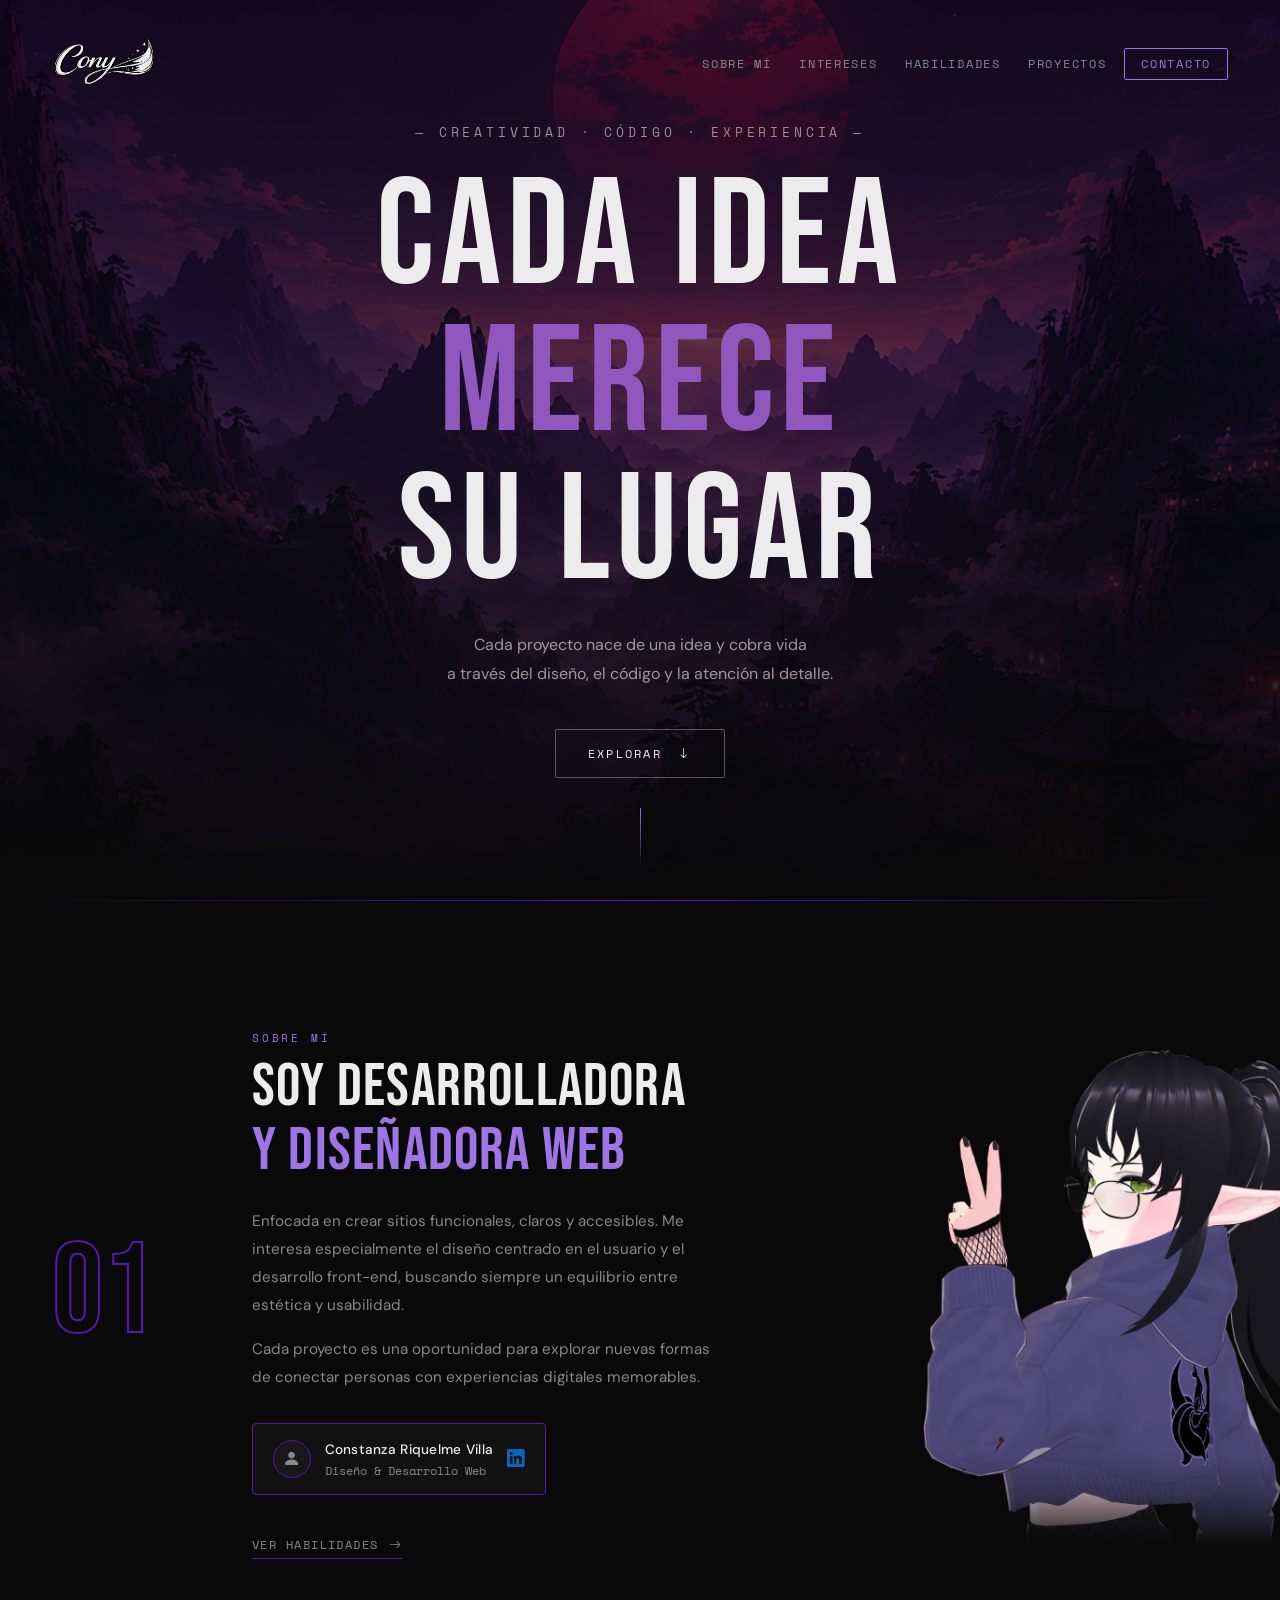
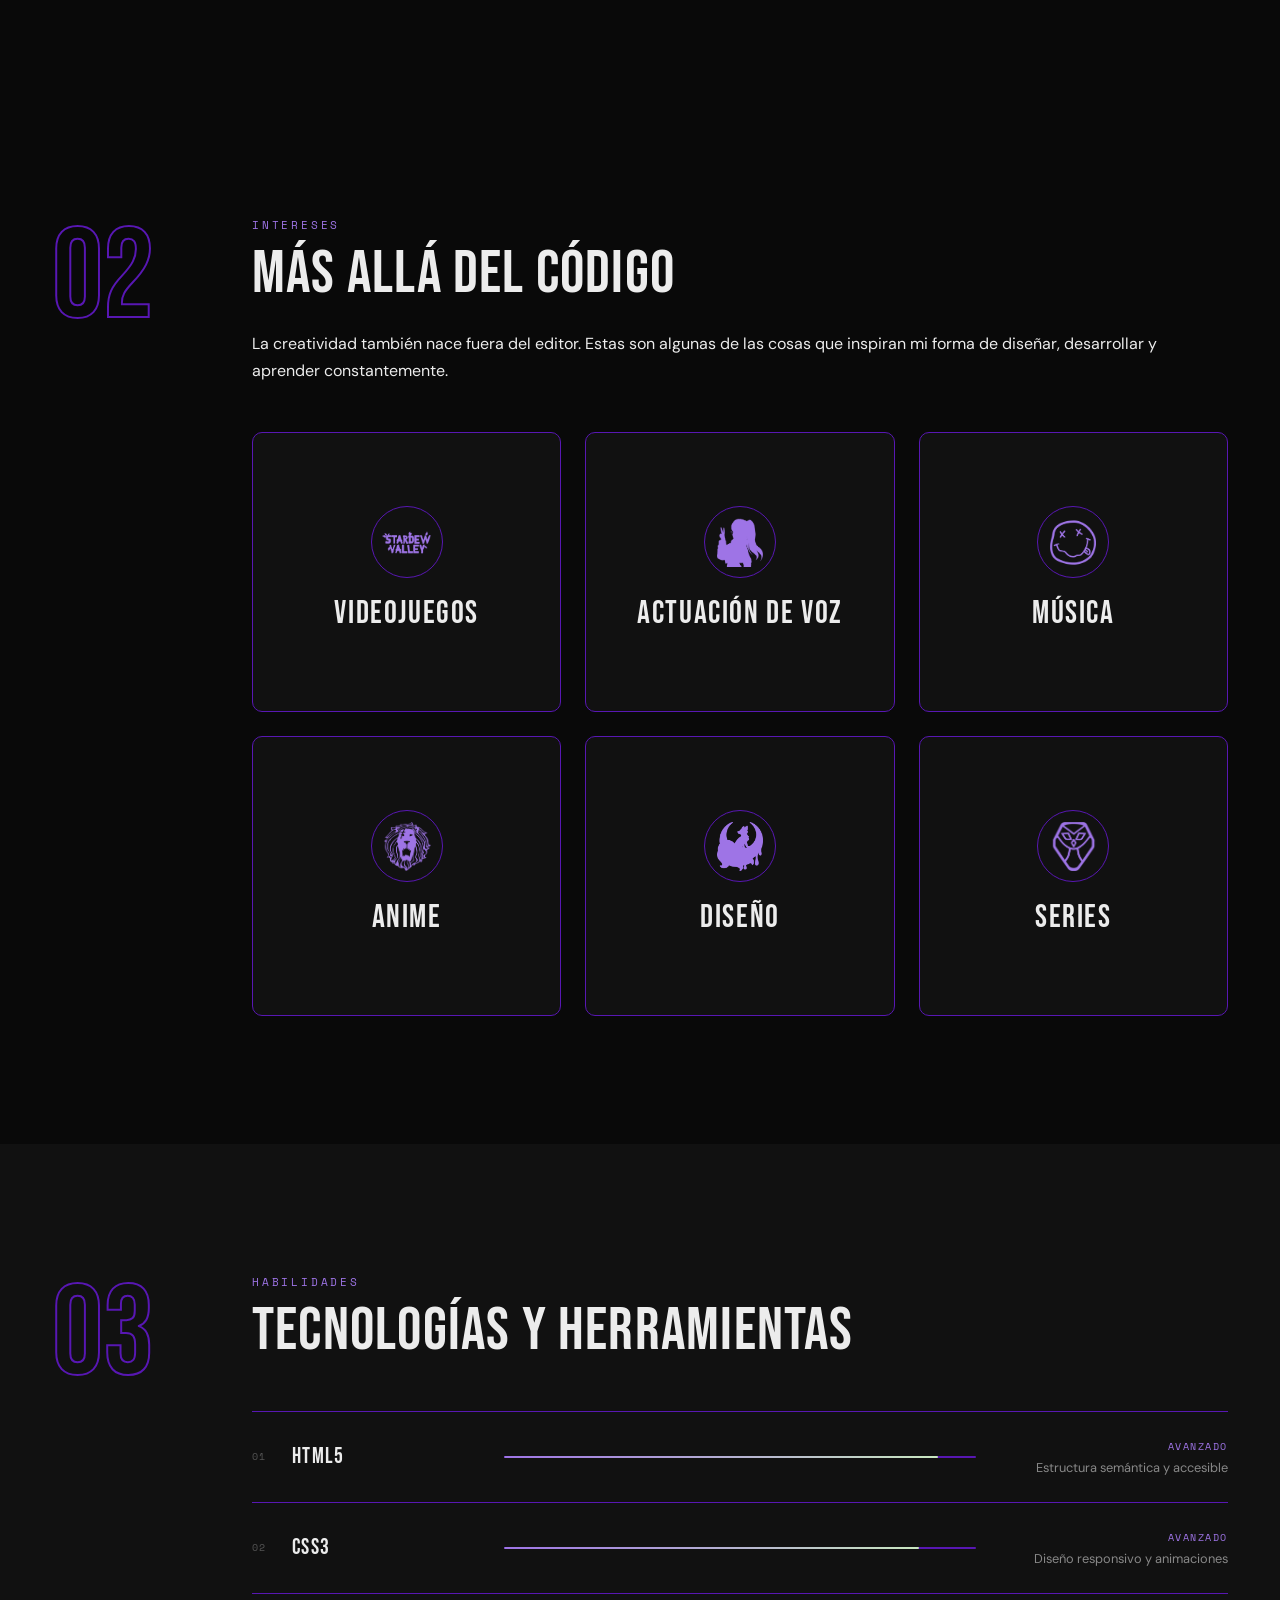
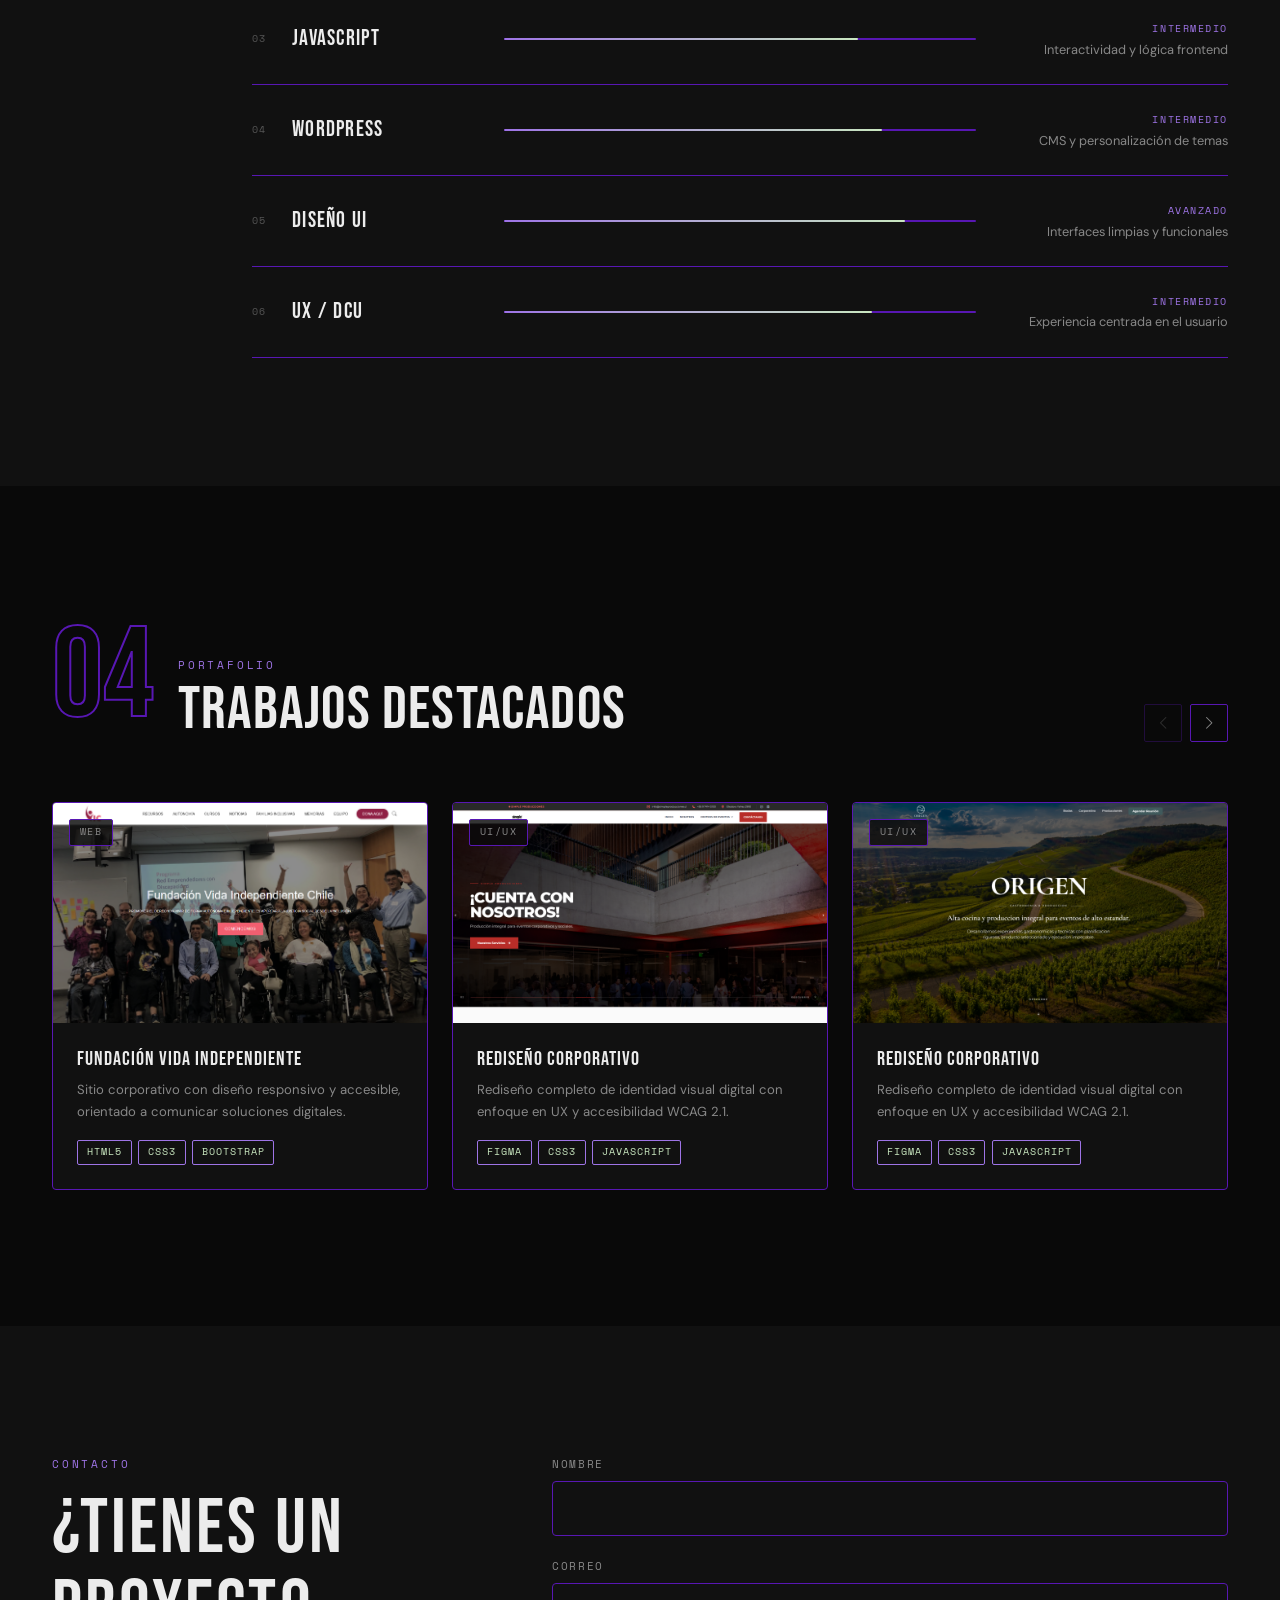
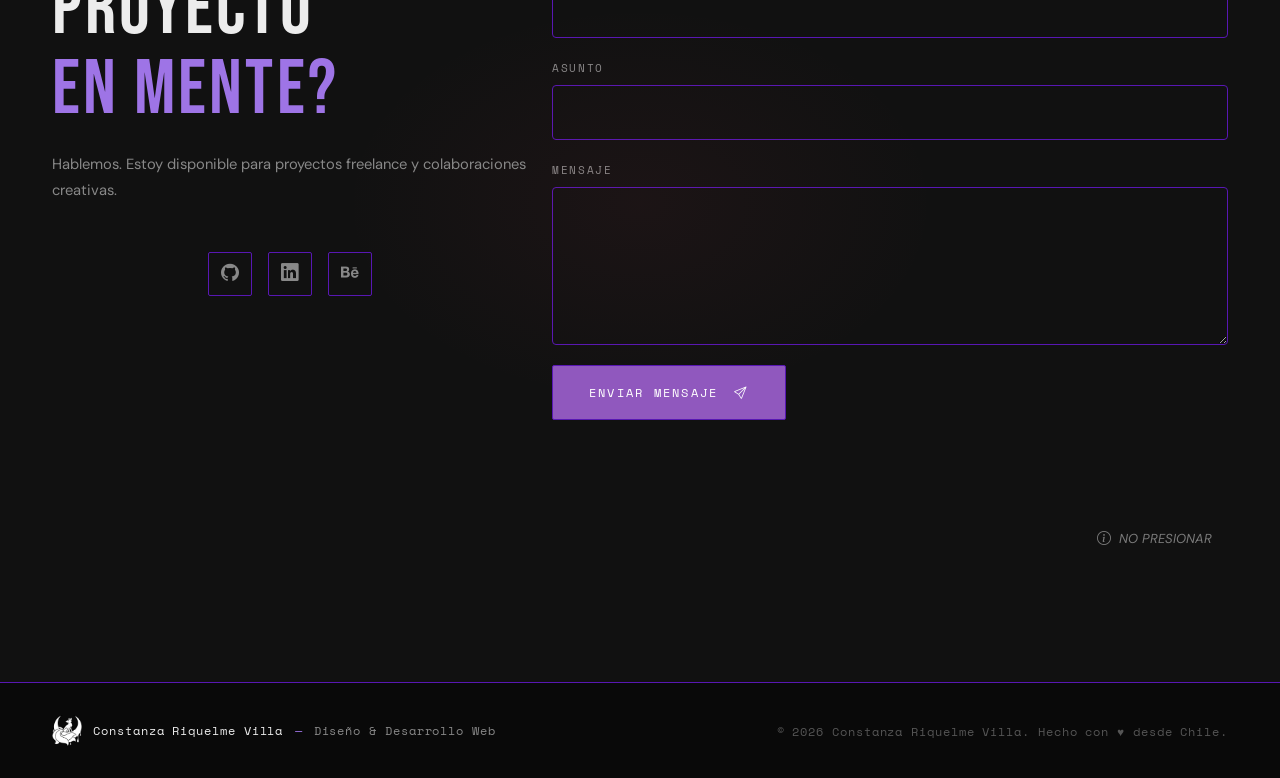
==== commit b831d1a9: "Add files via upload" ====
--- a/index.html
+++ b/index.html
@@ -6,7 +6,7 @@
   <meta name="description" content="Constanza Riquelme Villa — Diseñadora y Desarrolladora Web. Portfolio profesional de diseño UX/UI y desarrollo frontend." />
   <meta name="author" content="Constanza Riquelme Villa" />
   <meta name="theme-color" content="#0a0a0a" />
-  <title>Constanza Riquelme Villa — Diseño &amp; Desarrollo Web</title>
+  <title>Portafolio — Cony</title>
 
   <!-- Open Graph / SEO -->
   <meta property="og:type" content="website" />
@@ -198,45 +198,46 @@
             <div class="row g-4">
 
               <div class="col-md-6 col-xl-4">
-                <div class="interest-card" style="--hover-color: #00e5ff;">
+                <div class="interest-card" style="--hover-color: #17c4b8;">
                   <div class="interest-card-inner">
                     <div class="interest-front">
-                      <div class="interest-icon">
-                        <i class="bi bi-controller"></i>
+                      <div class="interest-icon interest-icon--custom" style="--icon-url: url('../img/game.png');">
+                        <span class="icon-mask" aria-hidden="true"></span>
                       </div>
                       <h3>Videojuegos</h3>
                     </div>
                     <div class="interest-back">
                       <h4>Videojuegos</h4>
-                      <p>Me apasionan las experiencias inmersivas, el diseño de interfaces, la narrativa y la dirección artística que hacen memorable cada juego.</p>
+                      <p>Cada juego tiene un mensaje que entregar, y si no es para aprender algo, simplemente me gusta el a veces poder ocupar mi tiempo libre en ellos.</p>
                     </div>
                   </div>
                 </div>
               </div>
 
               <div class="col-md-6 col-xl-4">
-                <div class="interest-card" style="--hover-color: #ff2ec4;">
+                <div class="interest-card" style="--hover-color: #d530db;">
                   <div class="interest-card-inner">
                     <div class="interest-front">
-                      <div class="interest-icon">
-                        <i class="bi bi-mic-fill"></i>
+                      <div class="interest-icon interest-icon--custom" style="--icon-url: url('../img/avatar.png');">
+                        <span class="icon-mask" aria-hidden="true"></span>
                       </div>
                       <h3>Actuación de voz</h3>
                     </div>
                     <div class="interest-back">
                       <h4>Actuación de voz</h4>
-                      <p>Disfruto interpretar personajes, transmitir emociones y explorar distintas formas de expresión mediante la voz.</p>
+                      <p>Darle mi voz a personajes con los que me identifico, aún que no sea de forma oficial, me permite sentirlos más cerca y propios.</p>
+                      <a href="doblaje.html" class="interest-link">Más información</a>
                     </div>
                   </div>
                 </div>
               </div>
 
               <div class="col-md-6 col-xl-4">
-                <div class="interest-card" style="--hover-color: #b026ff;">
+                <div class="interest-card" style="--hover-color: #a6db43;">
                   <div class="interest-card-inner">
                     <div class="interest-front">
-                      <div class="interest-icon">
-                        <i class="bi bi-music-note-beamed"></i>
+                      <div class="interest-icon interest-icon--custom" style="--icon-url: url('../img/nirvana.png');">
+                        <span class="icon-mask" aria-hidden="true"></span>
                       </div>
                       <h3>Música</h3>
                     </div>
@@ -249,51 +250,52 @@
               </div>
 
               <div class="col-md-6 col-xl-4">
-                <div class="interest-card" style="--hover-color: #ff7a00;">
+                <div class="interest-card" style="--hover-color: #c92e57;">
                   <div class="interest-card-inner">
                     <div class="interest-front">
-                      <div class="interest-icon">
-                        <i class="bi bi-palette-fill"></i>
+                      <div class="interest-icon interest-icon--custom" style="--icon-url: url('../img/pride.png');">
+                        <span class="icon-mask" aria-hidden="true"></span>
+                      </div>
+                      <h3>Anime</h3>
+                    </div>
+                    <div class="interest-back">
+                      <h4>Anime</h4>
+                      <p>Encuentro inspiración en la estética, el arte conceptual y las historias que construyen mundos memorables.</p>
+                    </div>
+                  </div>
+                </div>
+              </div>
+              
+              <div class="col-md-6 col-xl-4">
+                <div class="interest-card" style="--hover-color: #9f34e2;">
+                  <div class="interest-card-inner">
+                    <div class="interest-front">
+                      <div class="interest-icon interest-icon--custom" style="--icon-url: url('../img/zorro_blackedge.png');">
+                        <span class="icon-mask" aria-hidden="true"></span>
                       </div>
                       <h3>Diseño</h3>
                     </div>
                     <div class="interest-back">
                       <h4>Diseño</h4>
-                      <p>Me gusta experimentar con composición, tipografía, color e interfaces limpias centradas en el usuario.</p>
+                      <p>Me gusta experimentar y probar nuevas formas de plasmar una idea.</p>
+                      <a href="streaming.html" class="interest-link">Más información</a>
                     </div>
                   </div>
                 </div>
               </div>
 
               <div class="col-md-6 col-xl-4">
-                <div class="interest-card" style="--hover-color: #39ff14;">
+                <div class="interest-card" style="--hover-color: #eac635;">
                   <div class="interest-card-inner">
                     <div class="interest-front">
-                      <div class="interest-icon">
-                        <i class="bi bi-stars"></i>
+                      <div class="interest-icon interest-icon--custom" style="--icon-url: url('../img/toh.png');">
+                        <span class="icon-mask" aria-hidden="true"></span>
                       </div>
-                      <h3>Anime &amp; Cultura Pop</h3>
+                      <h3>Series</h3>
                     </div>
                     <div class="interest-back">
-                      <h4>Anime &amp; Cultura Pop</h4>
-                      <p>Encuentro inspiración en la estética, el arte conceptual y las historias que construyen mundos memorables.</p>
-                    </div>
-                  </div>
-                </div>
-              </div>
-
-              <div class="col-md-6 col-xl-4">
-                <div class="interest-card" style="--hover-color: #faff00;">
-                  <div class="interest-card-inner">
-                    <div class="interest-front">
-                      <div class="interest-icon">
-                        <i class="bi bi-book-half"></i>
-                      </div>
-                      <h3>Aprendizaje</h3>
-                    </div>
-                    <div class="interest-back">
-                      <h4>Aprendizaje</h4>
-                      <p>Siempre estoy explorando nuevas tecnologías, herramientas y formas de seguir creciendo profesionalmente.</p>
+                      <h4>Series</h4>
+                      <p>Al igual que en el Anime, en series encuentro mi lugar y personajes con los cuales me identifico, permitiéndome ver el mundo de formas distintas.</p>
                     </div>
                   </div>
                 </div>
--- a/assets/css/style.css
+++ b/assets/css/style.css
@@ -19,7 +19,7 @@
   --color-text-dim:   #555555;
 
   --color-accent:     #9e74e6;      /* magenta/rosa hero */
-  --color-accent-2:   #dbca57;      /* hover accent */
+  --color-accent-2:   #c9e7c0;      /* hover accent */
   --color-purple:       #9058be;      /* texto "y Desarrollo" en hero */
 
   --color-white:      #ffffff;
@@ -365,7 +365,7 @@
   position: absolute;
   inset: -20%;
   background:
-    url('../../img/hero.png') center center / cover no-repeat;
+    url('../img/hero.png') center center / cover no-repeat;
   will-change: transform;
   z-index: 1;
   /* Subtle initial dark treatment */
@@ -442,7 +442,7 @@
   letter-spacing: 0.2em;
   text-transform: uppercase;
   color: var(--color-text);
-  border: 1px solid rgba(232, 226, 217, 0.35);
+  border: 1px solid #e8e2d959;
   padding: 0.85rem 2rem;
   border-radius: 2px;
   transition: background 0.3s ease, border-color 0.3s ease, color 0.3s ease, transform 0.2s ease;
@@ -783,6 +783,10 @@
     margin-bottom:1rem;
 
 }
+.interest-card:hover .interest-back h4 {
+  color: var(--hover-color);
+  transition: color 0.35s ease;
+}
 
 .interest-back p{
 
@@ -807,6 +811,12 @@
     color:var(--color-accent);
 
     font-size:2rem;
+}
+.interest-card:hover .interest-icon {
+  border-color: var(--hover-color);
+  box-shadow: 0 0 12px var(--hover-color);
+
+  transition:border-color .35s ease, box-shadow .35s ease;
 }
 
 .interest-icon--custom .icon-mask {
@@ -852,12 +862,12 @@
 }
 
 /* Colores neón por tarjeta, según su orden en la grilla */
-.section-interests .row.g-4 > div:nth-child(1) .interest-card{ --hover-color:#00e5ff; } /* Videojuegos */
-.section-interests .row.g-4 > div:nth-child(2) .interest-card{ --hover-color:#ff2ec4; } /* Actuación de voz */
-.section-interests .row.g-4 > div:nth-child(3) .interest-card{ --hover-color:#b026ff; } /* Música */
-.section-interests .row.g-4 > div:nth-child(4) .interest-card{ --hover-color:#ff7a00; } /* Diseño */
-.section-interests .row.g-4 > div:nth-child(5) .interest-card{ --hover-color:#39ff14; } /* Anime & Cultura Pop */
-.section-interests .row.g-4 > div:nth-child(6) .interest-card{ --hover-color:#faff00; } /* Aprendizaje */
+.section-interests .row.g-4 > div:nth-child(1) .interest-card{ --hover-color:#17c4b8; } /* Videojuegos */
+.section-interests .row.g-4 > div:nth-child(2) .interest-card{ --hover-color:#d530db; } /* Actuación de voz */
+.section-interests .row.g-4 > div:nth-child(3) .interest-card{ --hover-color:#a6db43; } /* Música */
+.section-interests .row.g-4 > div:nth-child(4) .interest-card{ --hover-color:#9f34e2; } /* Diseño */
+.section-interests .row.g-4 > div:nth-child(5) .interest-card{ --hover-color:#c92e57; } /* Anime */
+.section-interests .row.g-4 > div:nth-child(6) .interest-card{ --hover-color:#eac635; } /* Series */
 
 @media (max-width:991px){
 
@@ -867,6 +877,34 @@
 
     }
 
+}
+
+.interest-link {
+  display: inline-flex;
+  align-items: center;
+  gap: 0.4rem;
+  margin-top: 0.75rem;
+  padding: 0.45rem 1.1rem;
+  border: 1px solid var(--hover-color, var(--color-accent));
+  border-radius: 999px;
+  color: var(--hover-color, var(--color-accent));
+  font-size: 0.85rem;
+  font-weight: 600;
+  text-decoration: none;
+  transition: background-color 0.25s ease, color 0.25s ease;
+}
+
+.interest-link:hover,
+.interest-link:focus-visible {
+  background-color: var(--hover-color, var(--color-accent));
+  color: #0a0a0a; /* ajusta al color de fondo de tus tarjetas si no es este */
+}
+
+.interest-link i {
+  transition: transform 0.25s ease;
+}
+.interest-link:hover i {
+  transform: translateX(3px);
 }
 
 
@@ -1142,7 +1180,7 @@
   font-size: 0.62rem;
   letter-spacing: 0.1em;
   text-transform: uppercase;
-  color: #dbca57;
+  color: #c9e7c0;
   border: 1px solid var(--color-accent);
   padding: 0.2rem 0.55rem;
   border-radius: 2px;
@@ -1653,6 +1691,19 @@
 }
 
 /* ===================================
+   DOBLAJE
+=================================== */
+
+.demo-reel video {
+  width: 100%;
+  max-width: min(90vw, 900px);
+  aspect-ratio: 16 / 9;
+  border-radius: 12px;
+  border: 1px solid var(--color-border);
+  background: #000;
+}
+
+/* ===================================
    RESPONSIVE
 =================================== */
 
